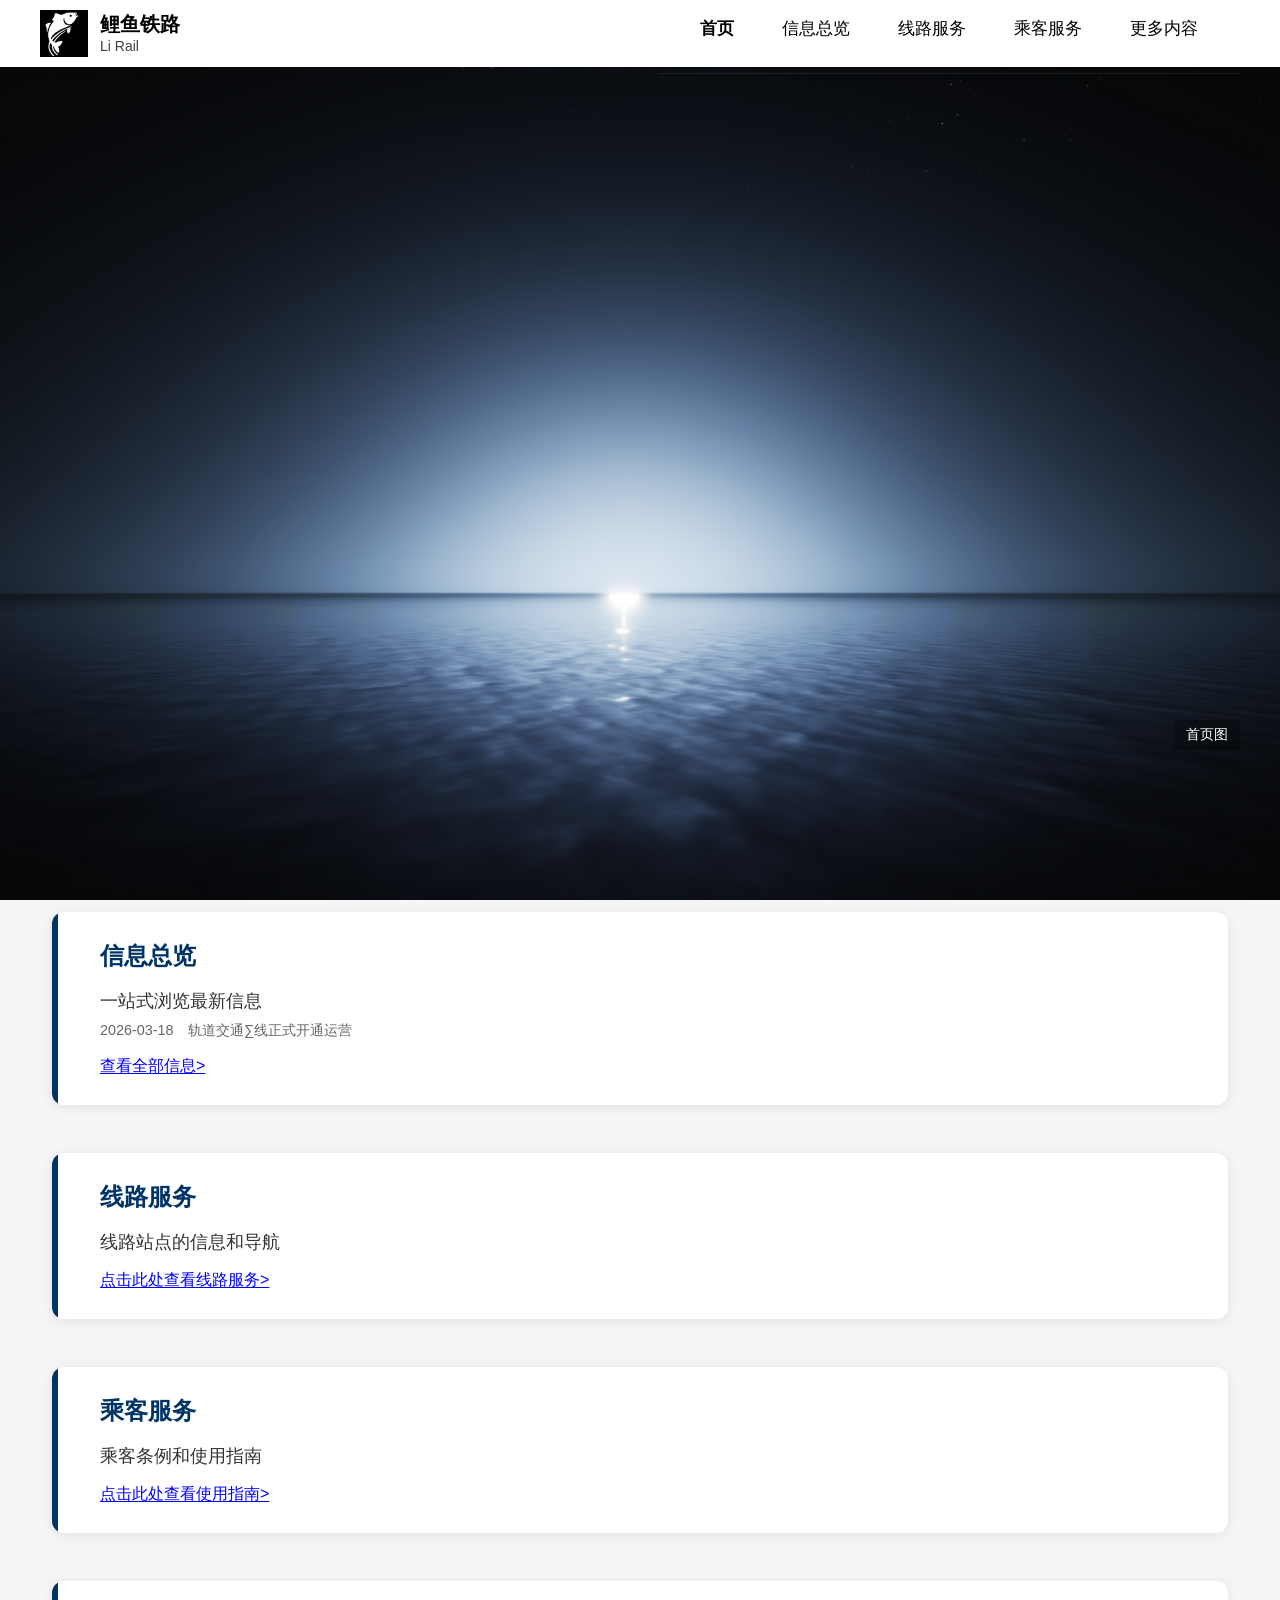
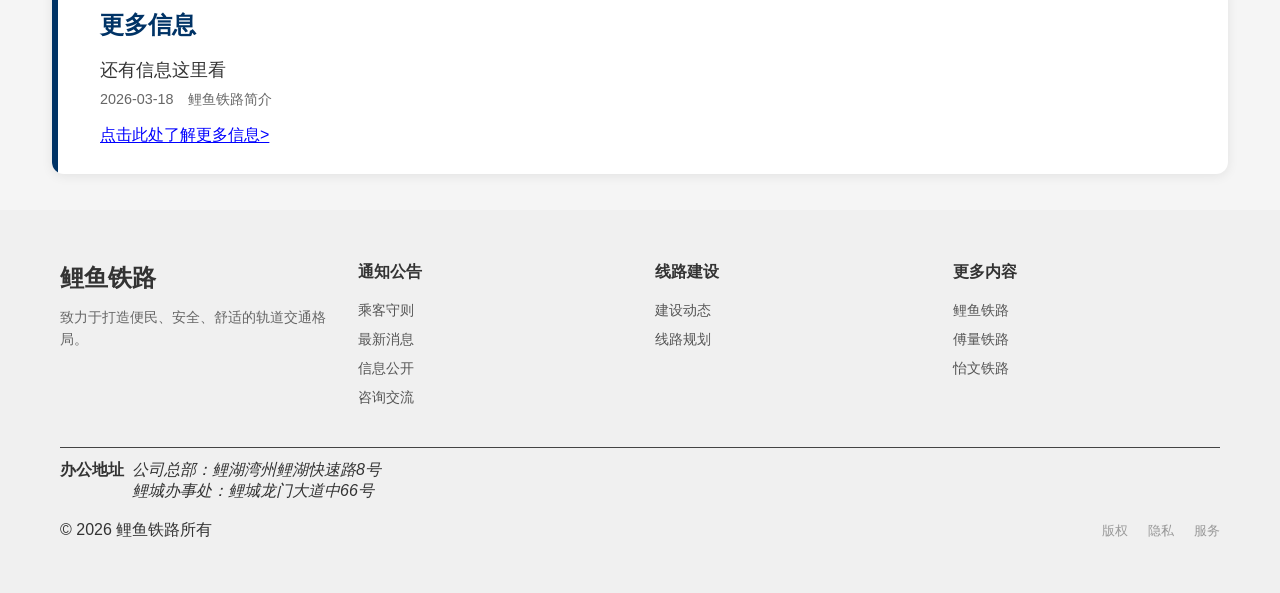
==== index.html @ e847847a "v0.6.3 优化页面组织，新增多项功能，更新页面主题。" ====
<!DOCTYPE html>
<html lang="zh-CN">
<head>
    <meta charset="UTF-8">
    <meta http-equiv="X-UA-Compatible" content="IE=edge">
    <meta name="viewport" content="width=device-width, initial-scale=1.0">
<!--页面标题-->
    <title>鲤鱼铁路</title>
<!--引入外部样式文件，统一管理页面样式-->
    <link rel="stylesheet" href="assets/css/partials.css">
    <link rel="stylesheet" href="assets/css/style.css">
<!--预留扩展位：可引入额外CSS文件-->
</head>
<body>
<!--header 由 fragments 注入-->
    <div data-include="header"></div>

<!--主视觉横幅区-->
<main id="snap-container"><!--第一节-->
    <section id="first-screen" class="snap-page">
            <div class="hero-banner" id="section-banner">
                    <!-- 将首页图片改为背景图：可通过 CSS 或行内 style 修改 background-image -->
                    <div class="banner-bg" role="img" aria-label="站点横幅" style="background-image: url('assets/images/abcd.png');">
                        <!-- 文字使用 data-text 属性以便生成倒影 -->
                        <div class="hero-title" data-text="欢迎访问鲤铁官网">欢迎访问鲤铁官网</div>
                    </div>

                    <div class="hero-inner">
                        <div class="banner-label">
                            <span>首页图</span>
                        </div>
                    </div>
            </div>
            <!-- 预留底部功能区 -->
    </section>
<!--第二节开始-->
    <section id="second-screen" class="snap-page">
    <main>

    <section id="section-planning" class="page-section">
    <div class="content-extend">
        <div class="section-card">
            <h2>信息总览</h2>
            <article class="preview-item">
                <h3>一站式浏览最新信息</h3>
                <p class="meta summary">2026-03-18&emsp;轨道交通∑线正式开通运营</p>
            </article>
            <p><a href="views/info.html" class="info-link">查看全部信息&gt;</a></p>
        </div>
    </div>
    </section>

    <section id="section-navigation" class="page-section">
    <div class="content-extend">
        <div class="section-card">
            <h2>线路服务</h2>
            <article class="preview-item">
                <h3>线路站点的信息和导航</h3>

            </article>
            <p><a href="views/route.html" class="info-link">点击此处查看线路服务&gt;</a></p>
        </div>
    </div>
    </section>

    <section id="section-line-map" class="page-section">
                <div class="content-extend">
                    <div class="section-card">
                        <h2>乘客服务</h2>
                        <article class="preview-item">
                            <h3>乘客条例和使用指南</h3>
                        </article>
                            <p><a href="views/server.html" class="info-link">点击此处查看使用指南&gt;</a></p>
                    </div>
                </div>
            </section>

    <section id="section-about" class="page-section">
                    <div class="content-extend">
                        <div class="section-card">
                            <h2><a href="views/moreinfo.html">更多信息</a></h2>
                            <article class="preview-item">
                                <h3>还有信息这里看</h3>
                                <p class="meta summary">2026-03-18&emsp;鲤鱼铁路简介</p>
                            </article>
                            <p><a href="views/moreinfo.html" class="info-link">点击此处了解更多信息&gt;</a></p>
                        </div>
                    </div>
                </section>

    </main>
    </section><!-- 第二节结束 -->
</main>

<!--网站页脚：全站底部信息-->
        <div data-include="footer"></div>

    <script src="assets/js/include-fragments.js"></script>
    <script src="assets/js/navigate.js"></script>
<!--预留扩展位：可引入统计脚本、地图插件、额外JS文件-->
</body>
</html>
---- assets/css/partials.css ----
/* partials.css
   用途：header/footer fragment 样式、loader.js 模板样式、通用组件样式
   责任范围：
    - 导航（header）与页脚（footer）的布局与交互样式
    - loader.js 生成的文章卡片样式
    - 通用组件（card, news-list, content-card 等）
*/

/* ===== index.html 页面链接样式 ===== */
/* 提取自 index.html 的内联样式，用于"查看全部信息"等链接 */
.info-link {
    color: blue;
    text-decoration: underline;
    text-underline-offset: 2px;
}

.info-link:hover,
.info-link:focus {
    color: #0000cc;
    text-decoration: underline;
    text-underline-offset: 2px;
}

/* fragments 加载时隐藏主体以避免闪烁 */
.site-header {
    width: 100%;
    height: var(--header-height);
    position: fixed;
    top: 0;
    left: 0;
    z-index: 1200;
    background: #ffffff; /* 白色背景 */
    color: var(--white-color);
    transition: height 220ms ease, background 220ms ease;
}

/* 全宽底部边框 */
.site-header::after {
    content: '';
    position: absolute;
    left: 0;
    right: 0;
    bottom: 0;
    height: 1px;
    background: rgba(255, 255, 255, 0.08);
    pointer-events: none;
    z-index: 1198;
}

/* 头部容器：左右分布布局 */
.header-container {
    width: 100%;
    max-width: 1400px;
    margin: 0 auto;
    padding: 0 40px;
    height: 100%;
    display: flex;
    align-items: center;
    justify-content: space-between;
    background-color: transparent;
    position: relative;
}

.logo-area {
    display: flex;
    height: 100%;
    align-items: center;
}

/* 品牌Logo区域 */
.brand-logo {
    display: flex;
    align-items: center;
    gap: 12px;
}

.brand-icon {
    width: 48px;
    height: 48px;
    object-fit: contain;
}

.brand-text {
    display: flex;
    flex-direction: column;
    justify-content: center;
    line-height: 1.3;
}

.brand-name-cn {
    font-size: 20px;
    font-weight: 600;
    color: #000000; /* 黑色文字 */
    white-space: nowrap;
}

.brand-name-en {
    font-size: 14px;
    color: rgba(0, 0, 0, 0.75); /* 深灰色文字 */
    white-space: nowrap;
}

.main-nav {
    flex: 0 0 auto;
    position: sticky;
    top: 0;
    height: 100%;
    z-index: 1200;
    background: transparent;
    display: flex;
    align-items: center;
    transition: height 220ms ease;
}

.main-nav .nav-inner {
    height: 100%;
    display: flex;
    align-items: center;
    position: relative;
    padding: 0 12px;
}

/* 渐变遮罩，初始隐藏，JS 根据滚动显示/隐藏 */
.nav-fade {
    position: absolute;
    top: 0;
    bottom: 0;
    width: 48px;
    pointer-events: none;
    transition: opacity 240ms ease;
    opacity: 0;
    z-index: 1210;
}

.nav-fade-left {
    left: 0;
    background: linear-gradient(90deg, #ffffff, rgba(255, 255, 255, 0));
}

.nav-fade-right {
    right: 0;
    background: linear-gradient(270deg, #ffffff, rgba(255, 255, 255, 0));
}

/* 可滚动容器 */
.nav-scroll {
    width: 100%;
    flex: 1 1 auto;
    min-width: 0;
    min-height: 64px;
}

.nav-list {
    display: flex;
    align-items: center;
    gap: 24px;
    padding: 0 56px;
    height: 100%;
}

/* 窄屏进一步压缩内边距以确保首尾项可见并更易滑动 */
@media (max-width: 420px) {
    .nav-list {
        padding: 0 16px;
        gap: 20px;
    }
}

.nav-item {
    list-style: none;
}

.nav-link {
    display: inline-block;
    padding: 0 18px;
    font-size: 17px;
    color: #000000; /* 黑色字体 */
    border-radius: 0;
    transition: color 200ms ease, background-color 200ms ease, transform 200ms ease, font-weight 200ms ease;
    line-height: 1;
    padding-top: 12px;
    padding-bottom: 10px;
}

.nav-link:hover,
.nav-link:focus {
    color: #000000;
    font-weight: 700; /* 悬停时加粗 */
    outline: none;
    transform: none; /* 移除向上移动效果 */
    background: transparent; /* 不添加灰色背景 */
}

.nav-link:focus {
    box-shadow: 0 0 0 3px rgba(0, 0, 0, 0.12);
}

.nav-link.active {
    font-weight: 700; /* 选中时加粗 */
    color: #000000;
}

/* 桌面端：关闭横向滚动，全部项平铺靠右 */
@media (min-width: 768px) {
    .nav-scroll {
        overflow: visible;
    }

    .nav-list {
        justify-content: flex-end;
        gap: 32px;
        padding: 0;
    }

    .nav-fade {
        display: none;
    }
}

/* 渐变显示时的可见状态 */
.nav-fade.visible {
    opacity: 1;
}

/* ======================================================
       启用：多行自适应顶部导航（已启用，适用于 .main-nav.multiline-nav）

       说明：当 .main-nav 带有类 .multiline-nav 时，导航将允许换行（flex-wrap）并根据容器宽度自动分配多行。
       JS 会计算每行可放置的项数并将行数写入 CSS 变量 --nav-rows（见 assets/js/multiline-nav.js）。
       页底背景（.main-footer）会基于 --nav-rows 自动调整顶部内边距，避免视觉遮挡。

       若需禁用：移除 .multiline-nav 类或注释下面的规则。
    */

.main-nav.multiline-nav .nav-inner {
    padding: 8px 12px;
}

.main-nav.multiline-nav .nav-scroll {
    overflow: visible;
}

.main-nav.multiline-nav .nav-list {
    display: flex;
    flex-wrap: wrap;
    justify-content: flex-start;
    gap: 12px;
    padding: 6px 12px;
    align-content: flex-start;
    align-items: flex-start;
}

.main-nav.multiline-nav .nav-list .nav-item {
    flex: 0 0 auto;
    align-self: flex-start;
}

/* 根据 --nav-rows 调整 main-nav 高度（每行 64px）并为主体及页脚留出空间 */
/*
            多行导航容器高度说明：
            - JS 会根据导航项和容器宽度计算实际行数并通过 CSS 变量写入 --nav-rows。
            - 每行的高度由 --nav-row-height 决定（默认 64px），便于不同字体/行高情况下做微调。
            - height 使用两个变量相乘，便于 JS 或样式在运行时调整单行高度或行数。
        */
.main-nav.multiline-nav {
    --nav-rows: 1;
    /* 默认值，JS 会覆盖真实值 */
    --nav-row-height: 64px;
    /* 单行高度的默认值，可由 JS 覆盖 */
    height: calc(var(--nav-rows) * var(--nav-row-height));
}

/* 底部延伸边框：使用 .nav-inner::after 在导航容器底部绘制一条背景色线，
           并将其垂直位置与多行高度对齐，确保无论换行多少行边框都延伸到最下方。
           该伪元素不会遮挡交互（pointer-events: none）。如需不同颜色或粗细，可覆盖下列变量。 */
.main-nav.multiline-nav .nav-inner::after {
    content: '';
    position: absolute;
    left: 0;
    right: 0;
    /* 将伪元素放置在导航容器的实际底部，使用 calc 以适配多行高度 */
    top: calc(100% - 1px);
    height: 1px;
    background: rgba(255, 255, 255, 0.08);
    /* 可覆盖 */
    pointer-events: none;
    z-index: 1199;
}

/* 页脚顶部内边距调整：当导航增高时，页脚背景可视上移以保持视觉平衡 */
.main-footer {
    width:100%;
    background-color:#f0f0f0;
    color:#333;
    padding:32px 0;
    transition: padding-top 220ms ease;
    padding-top: calc(32px + (var(--nav-rows, 1) - 1) * 12px);
    /* 基础 32px，加上每行的微调 */
}

/* 在较窄视口里限制最大行数示例（可按需调整） */
@media (max-width: 420px) {
    .main-nav.multiline-nav {
        height: calc(var(--nav-rows) * 64px);
    }
}

/* ====================================================== */

/* ========== Footer ========== */

/* 页脚内容容器 */
.main-footer .container {
    max-width: 1200px;
    margin: 0 auto;
    padding: 20px;
}

.footer-nav-grid {
    display:grid;
    grid-template-columns: repeat(4,1fr);
    gap:30px;
    margin-bottom:40px;
}

.footer-nav-column h1 {
    font-size: 24px;
    font-weight: 600;
    margin-bottom: 12px;
    color: #333;
}

.footer-nav-column p {
    font-size: 14px;
    color: #666;
    line-height: 1.6;
}

.footer-nav-column h4 {
    font-size:16px;
    font-weight:600;
    margin-bottom:18px;
    color:var(--mtr-text-white);
}
.footer-nav-column ul {
    display:flex;
    flex-direction:column;
    gap:10px;
}
/* 链接统一样式（合并冗余覆盖写法） */
.footer-nav-column ul li a {
    font-size:14px;
    color:#555;
    transition:color .2s ease;
}
.footer-nav-column ul li a:hover {
    color:var(--mtr-text-white);
    text-decoration:underline;
}

/* 待开放栏目链接样式 */
.footer-nav-column ul li a.coming-soon {
    cursor: pointer;
    text-decoration: none;
}
/* 页脚分隔线 */
.footer-divider {
    width:100%;
    height:1px;
    background-color:#444;
    margin-bottom:12px;
}
/* 办公地址 */
.footer-address {
    display:flex;
    align-items:flex-start;
    gap:8px;
    margin:8px 0 18px;
}
.footer-small-title {
    margin:0;
    font-size:16px;
    font-weight:600;
    color:var(--mtr-text-white);
}
.footer-address .address-lines p {
    margin:0 0 6px;
    color:#555;
    font-size:14px;
    line-height:1.3;
}
/* 版权区域 */
.footer-copyright {
    display:flex;
    justify-content:space-between;
    align-items:center;
    flex-wrap:wrap;
    gap:15px;
}
.copyright-links {
    display:flex;
    gap:20px;
}
.copyright-links a {
    font-size:13px; color:#999; transition:color .2s ease;
}
.copyright-links a:hover {
    color:var(--mtr-text-white); 
    text-decoration:underline;
}
/* ============= 响应式合并（所有768px样式合并在一起）============= */
@media (max-width:768px) {
    .footer-address {
        flex-direction:column; gap:6px;
    }

    .footer-copyright {
        flex-direction:column; align-items:flex-start;
    }

    .copyright-links {
        flex-wrap:wrap;
    }
}

/* 小屏手机适配 */
@media (max-width: 480px) {
    .footer-nav-grid {
        grid-template-columns: 1fr;
    }

    .top-quick-links a:nth-child(n+2) {
        display: none;
    }
}

/* ========== Loader / fragments spinner & compatibility ==========
     说明:此处为 fragments-loading(片段异步加载)使用的本地 spinner。
     - .loading 用于局部加载状态（使用 position: absolute）
     - html.fragments-loading 用于全局 fragment 加载（使用 position: fixed）
*/
.loading { 
    position: relative; 
    min-height: 220px; 
}

/* 局部加载 spinner */
.loading::after {
    content: "";
    position: absolute;
    top: 50%;
    left: 50%;
    transform: translate(-50%, -50%);
    width: 36px;
    height: 36px;
    border: 3px solid #f0f0f0;
    border-top-color: #409eff;
    border-radius: 50%;
    animation: spin 1s linear infinite;
}

/* 全局 fragment 加载 spinner */
html.fragments-loading::after {
    content: "";
    position: fixed;
    top: 50%;
    left: 50%;
    transform: translate(-50%, -50%);
    width: 36px;
    height: 36px;
    border: 3px solid #f0f0f0;
    border-top-color: #409eff;
    border-radius: 50%;
    animation: spin 1s linear infinite;
    pointer-events: none;
    z-index: 10000;
}

@keyframes spin { 
    to { transform: translate(-50%,-50%) rotate(360deg); } 
}

/* ========== Loader.js 模板相关样式========== */

/* ===== 通用卡片样式（适用于 index/info/lineinfo/moreinfo 等页面） ===== */
/* 页面容器/小节卡片：长方形卡片，圆角边框，左侧导航栏颜色色块 */
.page-section,
.page-container {
    margin-bottom: 24px;
}

.section-card,
.page-container {
    position: relative;
    background: #ffffff;
    border-radius: 12px;
    box-shadow: 0 2px 12px rgba(0, 0, 0, 0.08);
    padding: 28px 32px 28px 48px; /* 左侧留出空间给色块 */
    overflow: hidden;
    transition: box-shadow 0.3s ease, transform 0.2s ease;
    /* 
     * 宽度和居中设置：与首页 content-extend 保持一致
     * - width: 100% 确保在小屏幕上占满可用宽度
     * - max-width: 1200px 限制最大宽度，与首页保持一致
     * - margin-left/right: auto 实现水平居中对齐
     */
    width: 100%;
    max-width: 1200px;
    margin-left: auto;
    margin-right: auto;
}

.section-card:hover,
.page-container:hover {
    box-shadow: 0 6px 24px rgba(0, 0, 0, 0.12);
    transform: translateY(-2px);
}

/* 左侧导航栏颜色色块 */
.section-card::before,
.page-container::before {
    content: '';
    position: absolute;
    left: 0;
    top: 0;
    bottom: 0;
    width: 6px;
    background: var(--secondary-color); /* 导航栏深蓝色 */
    border-radius: 12px 0 0 12px;
}

.section-card h2,
.page-container .page-title {
    font-size: 1.5rem;
    color: var(--secondary-color);
    margin-bottom: 16px;
    font-weight: 600;
}

.section-card h2 a {
    color: var(--secondary-color);
    text-decoration: none;
    transition: color 0.2s ease;
}

.section-card h2 a:hover {
    color: var(--primary-color);
}

.preview-item {
    margin-bottom: 16px;
}

.preview-item h3 {
    font-size: 1.15rem;
    color: var(--text-color);
    margin-bottom: 8px;
    font-weight: 500;
}

.preview-item .meta.summary {
    font-size: 0.9rem;
    color: #666;
    margin-bottom: 0;
}

.card {
    padding: 14px;
}

.card .card-header {
    margin-bottom: 12px;
    padding-bottom: 8px;
}

.card .card-title {
    font-size: 20px;
}

.card .card-meta {
    font-size: 13px;
    color: #666;
}

.card .card-body {
    font-size: 15px;
}

.card-title {
    font-size: 24px;
    font-weight: 600;
    color: #1a1a1a;
    margin-bottom: 12px;
    line-height: 1.3;
    text-align: center;
}

.card-meta {
    font-size: 14px;
    color: #666666;
    text-align: center;
}

.card-body {
    font-size: 16px;
    color: #333333;
    line-height: 1.8;
}

/* 声明类(statement) 标题强调为红色，兼容模板渲染 */
.statement .card-title {
    text-align: center;
    font-size: 28px;
    color: #c00000;
    letter-spacing: 1px;
}

.page-container .card-header h3.card-title {
    color: #c00000;
}

.article-report .card-title,
.content-card.article-report .card-title {
    text-align: center;
    font-size: 28px;
    color: #1a1a1a;
    letter-spacing: 1px;
    margin: 0 auto;
}

.article-report .card-meta,
.content-card.article-report .card-meta {
    text-align: center;
    margin-top: 8px;
}

/* ===== 通用：news 列表与 content-card（供 info/moreinfo/lineinfo 复用） ===== */
/* 
 * news-list: 新闻/文章列表容器
 * news-item: 单个新闻/文章项，现为独立卡片样式
 * 设计说明：每篇文章为独立卡片，带有圆角、阴影和悬停效果
 * 
 * 布局说明：
 * - news-list 直接放在 main 下，无需 page-container 外层
 * - 通过 max-width 和 margin auto 实现居中
 */
.news-list {
    display: block;
    width: 100%;
    max-width: 1200px; /* 与首页保持一致的最大宽度 */
    margin-left: auto;
    margin-right: auto;
    padding: 0 20px; /* 两侧留白，避免贴边 */
}

/* 
 * 新闻/文章项样式：改为卡片样式
 * - 移除底部分割线
 * - 添加白色背景、圆角、阴影
 * - 添加内边距使内容有呼吸感
 * - 悬停时阴影加深并轻微上浮
 * 
 * 注意：loader.js 使用 wrapperClass: "card" 创建包装元素
 * 因此这里同时支持 .card 和 .news-item 两种class
 */
.news-item,
.card {
    position: relative;
    background: #ffffff;
    border-radius: 12px;
    box-shadow: 0 2px 12px rgba(0, 0, 0, 0.08);
    padding: 24px 28px 24px 34px; /* 左侧留出空间给色块 */
    margin-bottom: 20px; /* 卡片之间的间距 */
    overflow: hidden;
    transition: box-shadow 0.3s ease, transform 0.2s ease;
}

/* 最后一篇文章不需要特殊处理，所有文章都是独立卡片 */
.news-item:last-child,
.card:last-child {
    margin-bottom: 0; /* 最后一篇移除底部间距 */
}

/* 卡片悬停效果：阴影加深并轻微上浮 */
.news-item:hover,
.card:hover {
    box-shadow: 0 6px 24px rgba(0, 0, 0, 0.12);
    transform: translateY(-2px);
}

/* 卡片左侧导航栏颜色色块 */
.news-item::before,
.card::before {
    content: '';
    position: absolute;
    left: 0;
    top: 0;
    bottom: 0;
    width: 6px;
    background: var(--secondary-color); /* 导航栏深蓝色 */
    border-radius: 12px 0 0 12px;
}

.news-title {
    text-align: center;
    font-size: 1.15rem;
    margin-bottom: 8px;
}

.news-meta {
    text-align: center;
    color: #666;
    font-size: 0.9rem;
    margin-bottom: 12px;
}

/* 页面标题样式（h1.page-title） */
.news-page .page-title {
    width: 100%;
    max-width: 1200px;
    margin: 30px auto 20px; /* 上边距30px，下边距20px，水平居中 */
    padding: 0 20px; /* 与 news-list 保持一致的两侧留白 */
    font-size: var(--h1-size);
    color: var(--secondary-color);
    text-align: center;
    font-weight: 600;
}

.content-card {
    background: #ffffff;
    border-radius: 12px;
    box-shadow: 0 2px 16px rgba(0,0,0,0.06);
    padding: 32px;
    margin-bottom: 24px;
    max-width: 850px;
    margin-left: auto;
    margin-right: auto;
    transition: box-shadow 0.3s ease;
}
.content-card:hover {
    box-shadow: 0 4px 24px rgba(0,0,0,0.1);
}

/* 文章正文字体（使用 CSS 变量 --article-font）
   默认在 :root 中声明为楷体（"KaiTi"），如果需要按页面切换，请在页面对应的 style.css 中覆盖 --article-font 变量。
   示例：在 page-specific CSS 中添加
       body { --article-font: "Songti SC", serif; }
   或者针对某个容器覆盖：
       .info-page .content-card { font-family: var(--article-font); }
*/
.content-card, .card-body, .card { font-family: var(--article-font); }

/* ========== 二级导航通用样式（灰黑色背景，平分宽度） ==========
   适用于：二级导航(.secondary-nav)、线路分类标签(.category-tabs)、地图导航(.map-nav) */
.secondary-nav-wrapper,
.category-tabs-wrapper,
.map-nav-wrapper {
    width: 100vw; /* 与视口同宽，不受container限制 */
    margin-left: calc(-50vw + 50%); /* 居中定位 */
    background: rgba(0, 0, 0, 0.4); /* 半透明灰色背景，与图片一致 */
    padding: 0;
    margin-top: 0;
    margin-bottom: 0;
    border-radius: 0; /* 矩形，无圆角 */
    overflow: hidden;
}

.secondary-nav,
.category-tabs,
.map-nav {
    display: flex;
    flex-wrap: wrap; /* 允许换行 */
    gap: 0;
    padding: 0;
    justify-content: flex-start; /* 左对齐，适应换行 */
    background: transparent;
    width: 100%;
}

.secondary-nav-item,
.category-tab,
.map-nav-item {
    flex: 1 1 0; /* 平均分配宽度，允许收缩和扩展 */
    min-width: max-content; /* 最小宽度为内容宽度，确保内容完整显示 */
    max-width: 100%; /* 不超过容器宽度 */
    padding: 14px 20px; /* 调整左右内边距 */
    border: none;
    border-radius: 0; /* 矩形 */
    font-size: 16px;
    font-weight: 500;
    cursor: pointer;
    transition: all 0.3s ease;
    background: transparent;
    color: #ffffff; /* 白色字体 */
    white-space: normal; /* 允许文字换行 */
    text-align: center;
    position: relative;
    display: flex; /* 使用flex布局 */
    align-items: center; /* 垂直居中 */
    justify-content: center; /* 水平居中 */
    word-break: keep-all; /* 保持单词完整性 */
    overflow: visible; /* 显示溢出内容 */
}

.secondary-nav-item:hover,
.category-tab:hover,
.map-nav-item:hover {
    background: rgba(255, 255, 255, 0.1); /* 悬停时微亮 */
    color: #ffffff;
    transform: none;
}

.secondary-nav-item.active,
.category-tab.active,
.map-nav-item.active {
    background: #e60012 !important; /* 选中时背景变红，与图片一致 */
    color: #ffffff !important;
    font-weight: 600 !important;
}

.secondary-nav-item a,
.category-tab a {
    color: inherit;
    text-decoration: none;
    display: block;
    width: 100%;
    height: 100%;
}

.secondary-nav-item a:hover,
.category-tab a:hover {
    color: inherit;
    text-decoration: none;
}

/* 深蓝色特殊按钮样式（用于地图说明、乘车导航等） */
.secondary-nav-item.info-style,
.map-nav-item.info-style {
    background: #003366; /* 深蓝色背景 */
    color: #ffffff;
    font-weight: 600;
}

.secondary-nav-item.info-style:hover,
.map-nav-item.info-style:hover {
    background: #004080; /* 悬停时稍浅的蓝色 */
    color: #ffffff;
}

/* 响应式：小屏幕下调整二级导航样式 */
@media (max-width: 768px) {
    .secondary-nav-item,
    .category-tab,
    .map-nav-item {
        padding: 12px 16px;
        font-size: 14px;
    }
}
---- assets/css/style.css ----
/* style.css - 全局变量与页面专属样式 */

/* 全局样式重置 */
* {
    margin: 0;
    padding: 0;
    box-sizing: border-box;
}

/* ===== 页面特定：lineinfo / moreinfo 链接样式（作用域：仅正文 main） ===== */
/* 默认：蓝色带下划线；悬停/聚焦：紫色波浪线并微浮 */
.lineinfo-page main a, .moreinfo-page main a {
    color: #0044cc;
    text-decoration: underline;
    text-decoration-color: #0044cc;
    transition: color 160ms ease, transform 120ms ease, text-decoration-color 160ms ease;
}
.lineinfo-page main a:hover, .lineinfo-page main a:focus, .moreinfo-page main a:hover, .moreinfo-page main a:focus {
    color: #6a0dad; /* 紫色 */
    text-decoration-line: underline;
    text-decoration-style: wavy;
    text-decoration-color: #6a0dad;
    transform: translateY(-3px);
}


/* 主标题（h1）全局样式，.page-title 使用该尺寸以保证与 h1 等价 */
h1 { font-size: var(--h1-size); }

/* 根变量：全局主题配置 */
:root {
/*红色 */
    --primary-color: #e60012;
/*功能区背景主色：深蓝色 */
    --secondary-color: #003366;
/*辅助色白色文字/图标*/
    --white-color: #ffffff;
/*正文默认色：深灰色*/
    --text-color: #333333;
/*导航hover高亮色*/
    --nav-hover-color: #ffcc00;
/*全局字体字体策略：英文字母/数字优先使用 Arial，其次 Times New Roman；中文优先使用黑体（SimHei），其次微软雅黑 */
    --font-family: "Arial", "Times New Roman", "SimHei", "Microsoft YaHei", sans-serif;
/*头部固定高度，方便布局计算*/
    --header-height: 64px;
     /* 页面文章/声明/新闻正文字体（默认楷体族）
         可通过在页面特有的 CSS（style.css）中覆盖 --article-font 实现页面级字体覆盖 */
     --article-font: "KaiTi", "STKaiti", serif;
    /* 标题尺寸（h1）全局变量：统一页面主标题样式 */
    --h1-size: 2rem;
/*功能区固定高度*/
    --function-height: 120px;
/*首页英雄区大字（可直接修改）*/
    --hero-title-size: 40px;
/*预留扩展变量：深色模式配色、圆角、动画时长等*/
}

html, body {height: 100%;}

/* 确保页面内锚点跳转时不会被固定头部遮挡*/
[id] {scroll-margin-top: calc(max(var(--header-height), calc(var(--nav-rows, 1) * var(--nav-row-height, 64px))) + 12px);}

/*全局平滑滚动（页面内锚点/脚本滚动优先）*/
html { scroll-behavior: smooth; }

body {
    display: flex;
    background-color: #f5f5f5;
    flex-direction: column;
    min-height: 100vh;
    font-family: var(--font-family);
    color: var(--text-color);
    overflow-x: hidden;
    padding-top: max(var(--header-height), calc(var(--nav-rows, 1) * var(--nav-row-height, 64px)));
}

/* 列表重置 */
ul, li {
    list-style: none;
}

/* 链接样式 */
a {
    text-decoration: none;
    color: inherit;
    transition: color 0.3s ease;
}

/* 图片自适应 */
img {
    max-width: 100%;
    height: auto;
    display: block;
}

button {
    border: none;
    background: none;
    cursor: pointer;
    font-family: inherit;
    transition: all 0.3s ease;
}

/* main 区域伸展 */
main {
    flex: 1 0 auto;
    display: block;
}

/* 输入框重置 */
input {
    font-family: inherit;
    outline: none;
    border: none;
}

/* index.html 页面专属样式 */

/* 横幅区 */
.hero-banner {
    width: 100%;
    height: calc(100vh - var(--header-height));
    position: relative;
    overflow: hidden;
    z-index: 0;
}

/* Banner 背景 */
.banner-bg {
    position: absolute;
    inset: 0;
    background-size: cover;
    background-position: center;
    background-repeat: no-repeat;
    display: flex;
    align-items: center;
    justify-content: center;
}
.hero-title {
    color: var(--white-color);
    font-size: calc(var(--hero-title-size) * 2);
    font-weight: 800;
    text-align: center;
    /* 去掉文字阴影，保持清爽 */
    text-shadow: none;
    position: absolute;
    /* 放置在图片的地平线（视觉上约为中下部），根据需要调整百分比 */
    bottom: 38%;
    left: 50%;
    transform: translateX(-50%) translateY(18px); /* 使用显式的 translateX/Y 便于同步伪元素 */
    opacity: 0;
    animation: heroSlideUp 800ms cubic-bezier(.0,.6,.2,1) 1s forwards;
    z-index: 2;
    /* 动画结束后添加水面阴影效果 */
    filter: drop-shadow(0 8px 12px rgba(0, 0, 0, 0.3));
}
.hero-title::after {
    content: attr(data-text);
    position: absolute;
    top: calc(100% + var(--reflection-gap, 6px));
    left: 50%;
    transform: translateX(-50%) translateY(18px) scaleY(-1);
    transform-origin: center top;
    font-size: inherit;
    font-weight: inherit;
    line-height: inherit;
    color: rgba(255,255,255,0.45);
    filter: blur(2px) saturate(0.9);
    opacity: 0.6;
    pointer-events: none;
    z-index: 1;
    -webkit-mask-image: linear-gradient(to bottom, rgba(0,0,0,0.6), rgba(0,0,0,0));
    mask-image: linear-gradient(to bottom, rgba(0,0,0,0.6), rgba(0,0,0,0));
}
.banner-img {
    max-width: 100%;
    max-height: 100%;
    width: auto;
    height: auto;
    object-fit: contain;
    display: block;
}

/*站点标注：右下角定位*/
.banner-label {
    position: absolute;
    /* Hero banner 的基础布局与 banner-img 已移入 partials.css。
        本文件保留页面特定的 hero-title / hero-inner 等微调规则。 */
    right: 40px;
    bottom: calc(var(--function-height) + 30px);
    color: var(--white-color);
    font-size: 14px;
    background: rgba(0, 0, 0, 0.3);
    padding: 6px 12px;
    border-radius: 4px;
}
/*核心功能区样式作用：覆盖在banner底部，仅保留快捷功能按钮组*/
.function-wrapper {
    width: 100%;
    height: var(--function-height);
    position: absolute;
    bottom: 0;
    left: 0;
    background: rgba(0, 51, 102, 0.85);
    color: var(--white-color);
    display: flex;
    align-items: center;
    justify-content: center;
    padding: 0 40px;
    gap: 40px;
    z-index: 99;
}
/*快捷功能按钮组（全屏居中）*/
.shortcut-functions {
    width: 100%;
    display: flex;
    align-items: center;
    justify-content: space-between;
    gap: 10px;
    max-width: 1200px;
}

/* ===== index.html（首页：page-container / page-title） =====
   说明：page-container 的基础样式已移至 partials.css。
         此处仅保留页面特定的覆盖样式（如有需要）。
*/
.page-title { 
    font-size: var(--h1-size); 
    color: #003366; 
    margin-bottom: 12px; 
    text-align: center; 
}


/* 保留页面特有小范围样式可在此处添加（暂无其他覆盖规则） */
.function-item {
    flex: 1;
    text-align: center;
}
.function-link {
    display: flex;
    flex-direction: column;
    align-items: center;
    /* 地图（subway-map）与控制按钮样式已迁移到 partials.css。
        在需要时可在 partials.css 中进行全局修改，或在页面局部样式中覆盖。 */
    gap: 6px;
    padding: 10px 0;
    border-radius: 4px;
    transition: background 0.3s ease;
}
.function-link:hover {
    background: rgba(255, 255, 255, 0.1);
}
.function-icon {
    width: 36px;
    height: 36px;
    /* map-container 基础样式已合并到 partials.css（linemap 页面专用） */
    display: flex;
    align-items: center;
    justify-content: center;
}
.function-text {
    font-size: 14px;
    white-space: nowrap;
}

/*右侧悬浮按钮样式作用：固定在页面右侧，垂直居中，层级最高*/
.float-buttons {
    position: fixed;
    right: 20px;
    top: 50%;
    transform: translateY(-50%);
    display: flex;
    flex-direction: column;
    gap: 15px;
    z-index: 999;
}
.float-btn {
    width: 48px;
    height: 48px;
    border-radius: 50%;
    background: var(--white-color);
    color: var(--secondary-color);
    box-shadow: 0 2px 10px rgba(0, 0, 0, 0.15);
    display: flex;
    align-items: center;
    justify-content: center;
}
.float-btn:hover {
    background: var(--secondary-color);
    color: var(--white-color);
    transform: scale(1.05);
}

/* 预留扩展区域样式作用：为后续新增内容模块提供基础样式*/
.content-extend {
    width: 100%;
    max-width: 1200px;
    margin: 0 auto;
    padding: 12px 12px; /*进一步减少外层间距*/
}

/* linemap.html页面专属样式 */

/*下拉选项栏样式作用：和导航栏同高同色，包含下拉框+信息按钮*/
.dropdown-bar {
    width: 100%;
    height: var(--header-height); /*和导航栏同高*/
    background: rgba(0,0,0,0.12);
    position: fixed;
    top: var(--header-height); /*位于导航栏下方*/
    left: 0;
    right: 0;
    z-index: 1195; /* 低于 header，但高于图片区域 */
    transition: top 160ms ease, height 160ms ease;
}

.dropdown-container {
    width: 100%;
    max-width: 1920px;
    height: 100%;
    margin: 0 auto;
    padding: 0 20px;
    display: flex;
    align-items: center;
    justify-content: space-between; /*下拉框左，i按钮右*/
    gap: 12px; /* 在窄屏时为元素提供间距，避免粘连 */
}

/*下拉选项框：支持7汉字+20字母显示*/
.map-select {
    /* 下拉框允许横向收缩但不强制压倒信息按钮
       - 使用 flex 属性控制收缩优先级
       - 设置 min-width 保证可读性 */
    flex: 1 1 auto; /* 可增长、可收缩，优先占据剩余空间 */
    min-width: 160px; /* 在超小屏上仍保持可用尺寸 */
    max-width: 300px;
    height: 40px;
    padding: 0 15px;
    font-size: 16px;
    border-radius: 4px;
    border: none;
    outline: none;
    background: white;
    color: #333;
}

/*信息按钮：i图标*/
.info-btn {
    /* 固定尺寸的圆形信息按钮，避免在父容器收缩时变形 */
    display: inline-flex;
    align-items: center;
    justify-content: center;
    box-sizing: border-box;
    position: relative;
    z-index: 1200; /* 与 header 同级，保证可点击 */
    flex: 0 0 40px; /* 不放大、不收缩，固定宽度 */
    width: 40px;
    height: 40px;
    min-width: 40px;
    min-height: 40px;
    border-radius: 50%;
    background: white;
    color: #003366;
    font-size: 20px;
    font-weight: bold;
    cursor: pointer;
    transition: all 0.18s ease; /* 缩短动画，感觉更灵敏 */
    overflow: hidden; /* 避免内部文字换行导致尺寸异常 */
}

.info-btn:hover {
    background: #003366;
    color: white;
}

/*图片展示区域样式*/
.map-container {
    width: 100%;
    height: calc(100vh - var(--header-height) * 2); /*减去导航栏+下拉栏高度*/
    position: fixed;
    top: calc(var(--header-height) * 2); /*位于下拉栏下方*/
    left: 0;
    overflow: hidden; /*隐藏超出区域的图片*/
    background: #f5f5f5;
}

/* 响应式：在超小屏（<400px）下，下拉容器内元素换行，信息按钮不再被压扁 */
@media (max-width: 400px) {
    .dropdown-container {
        flex-wrap: wrap; /* 允许换行 */
        align-items: center;
        padding: 6px 12px; /* 缩小内边距，给换行留空间 */
        gap: 8px;
        justify-content: flex-start;
        height: auto; /* 允许高度随内容增长 */
    }
    .dropdown-bar {
        position: fixed; /* 仍固定在页面顶部下方 */
        padding-bottom: 6px;
    }
    .map-select { /* 换行后 map-select 占满剩余空间 */
        width: 100%;
        flex: 1 1 100%;
    }
    .info-btn { /* 换行后靠左显示或按文档流排列 */
        flex: 0 0 40px;
    }
}

/* 移动端汉堡菜单可点击性增强：提高触控元素 z-index，并确保触摸行为不会被浏览器默认手势阻止 */
@media (max-width: 900px) {
    .nav-toggle { z-index: 1101; touch-action: manipulation; } /* 确保在覆盖层之上并优化触摸响应 */
    .mobile-nav-overlay { z-index: 1100; } /* 低于 nav-toggle，但高于页面内容 */
    .mobile-nav-panel { z-index: 1099; } /* panel 在 overlay 之下或在 overlay 之上，已由 JS 控制 active 状态 */
}

/*地铁线网图：初始居中，支持拖拽缩放*/
.subway-map {
    position: absolute;
    top: 50%;
    left: 50%;
    transform: translate(-50%, -50%);
    cursor: grab; /*抓手样式*/
    transition: transform 0.05s ease; /*拖拽平滑过渡*/
}

.subway-map:active {
    cursor: grabbing; /*按住时抓手样式*/
}

/*缩放控制按钮：右下角垂直排列*/
.control-buttons {
    position: absolute;
    bottom: 20px;
    right: 20px;
    display: flex;
    flex-direction: column;
    gap: 10px;
    z-index: 99;
}

.control-btn {
    width: 50px;
    height: 50px;
    border-radius: 4px;
    background: white; /* 白色背景 */
    color: #003366; /* 深蓝色文字 */
    font-size: 14px;
    font-weight: 600;
    cursor: pointer;
    transition: all 0.3s ease;
    border: 2px solid rgba(0, 51, 102, 0.2); /* 淡蓝色边框 */
    box-shadow: 0 2px 8px rgba(0, 0, 0, 0.15); /* 轻微阴影 */
}

.control-btn:hover {
    background: #f0f4f8; /* 悬停时淡灰色背景 */
    border-color: rgba(0, 51, 102, 0.4);
    transform: scale(1.05);
}

/*信息弹窗样式（linemap.html 页面使用）*/
.info-modal {
    display: none; /*默认隐藏*/
    position: fixed;
    top: 0;
    left: 0;
    width: 100%;
    height: 100%;
    background: rgba(0, 0, 0, 0.5);
    z-index: 9999;
    align-items: center;
    justify-content: center;
}

/*点击触发时显示模态框并居中内容*/
.info-modal.show {
    display: flex;
    flex-direction: column;
    align-items: center;
    justify-content: center;
}

/* 
 * 弹窗内容框：适配电脑端和移动端
 * - 移动端优先设计：width: 90% 确保在小屏幕上占据大部分宽度
 * - max-width: 400px 限制在大屏幕上的最大宽度，避免过宽
 * - min-width: 280px 保证在极小屏幕上仍有足够的可读空间
 */
.modal-content {
    width: 90%; /* 移动端优先：占据屏幕90%宽度 */
    max-width: 400px; /* 电脑端最大宽度限制 */
    min-width: 280px; /* 最小宽度保证可读性 */
    background: white;
    padding: 20px;
    border-radius: 8px;
    position: relative;
}

/* 关闭按钮样式 */
.close-btn {
    position: absolute;
    top: 10px;
    right: 15px;
    font-size: 24px;
    cursor: pointer;
    color: #666;
}

.close-btn:hover {
    color: #e60012;
}

.modal-content h3 {
    color: #003366;
    margin-bottom: 10px;
}

.modal-content p {
    color: #333;
    line-height: 1.6;
}

/* ===== info/lineinfo/moreinfo 页面专属样式 ===== */
/* 
 * 注：这三个页面的 page-container 现在使用与首页统一的宽度（1200px）
 * 宽度和居中设置在 partials.css 中的 .page-container 规则中统一定义
 * 如需针对特定页面调整宽度，可在此处添加覆盖样式
 */
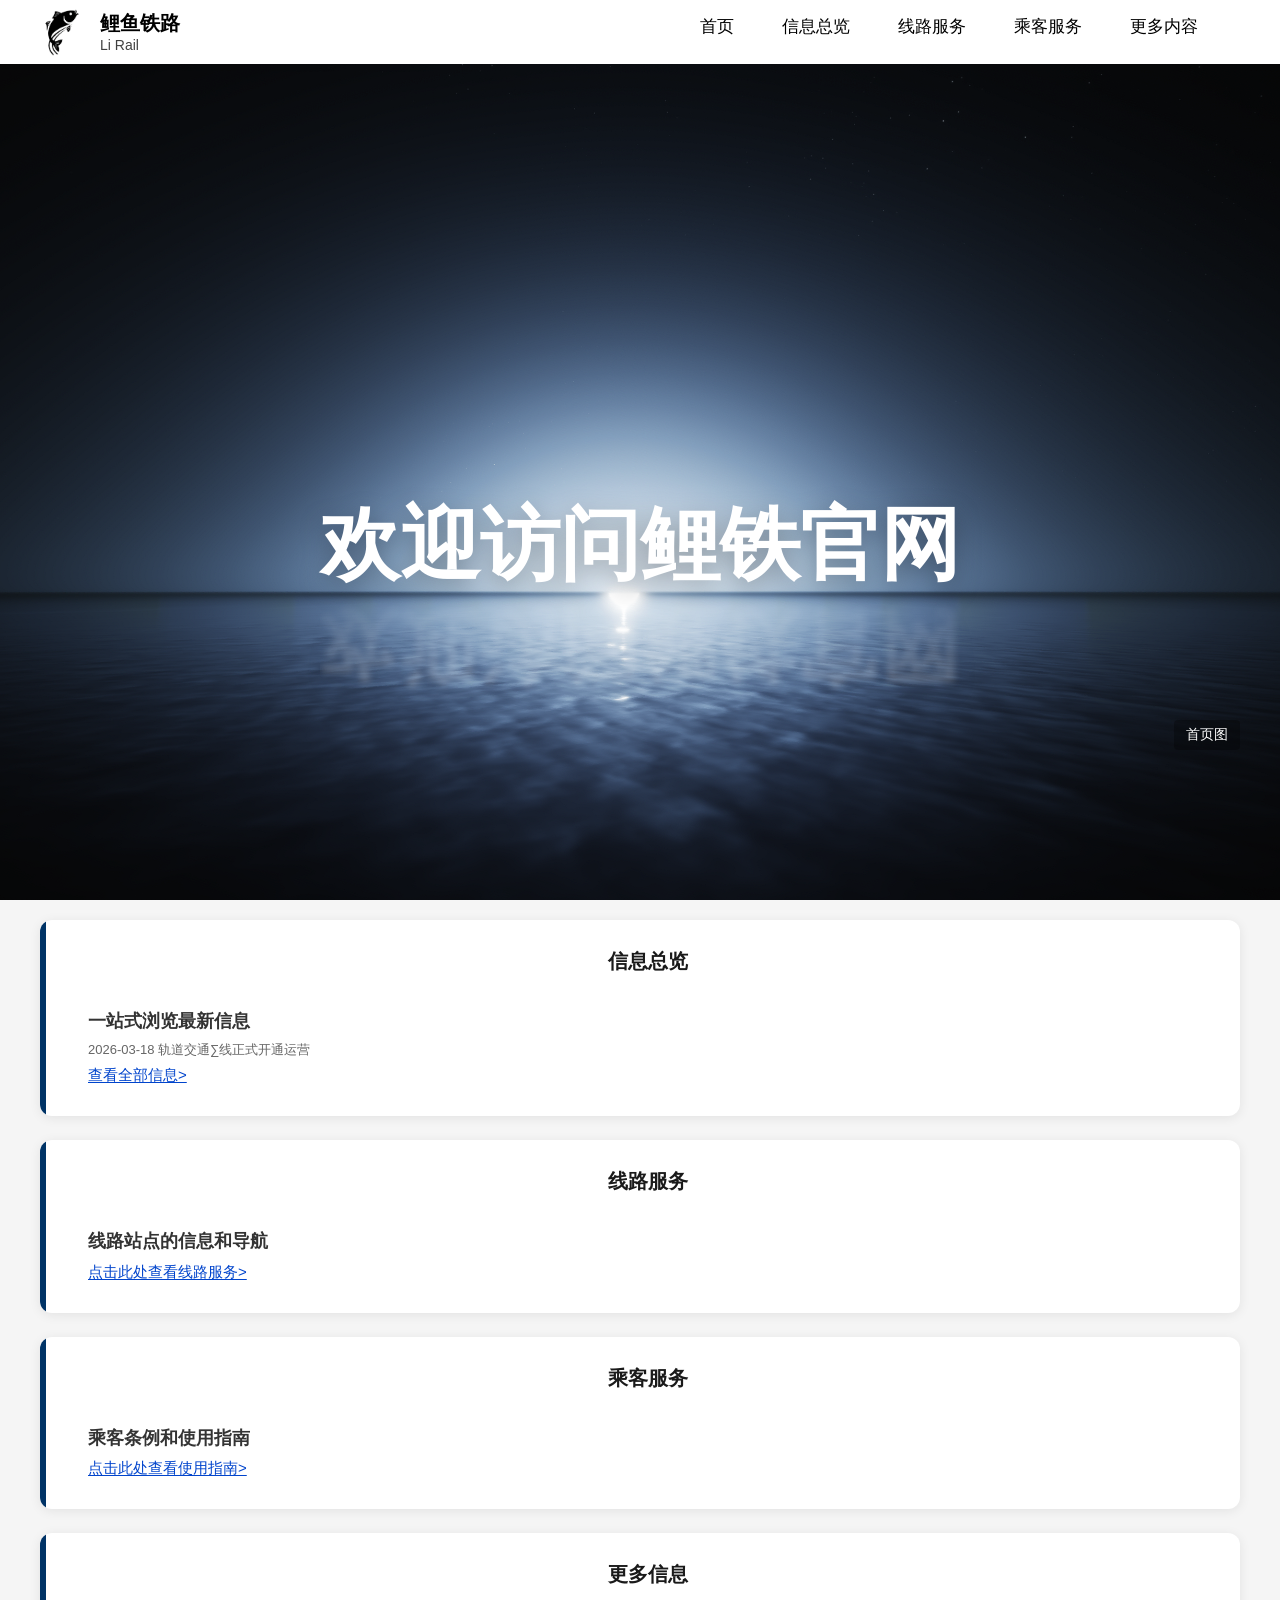
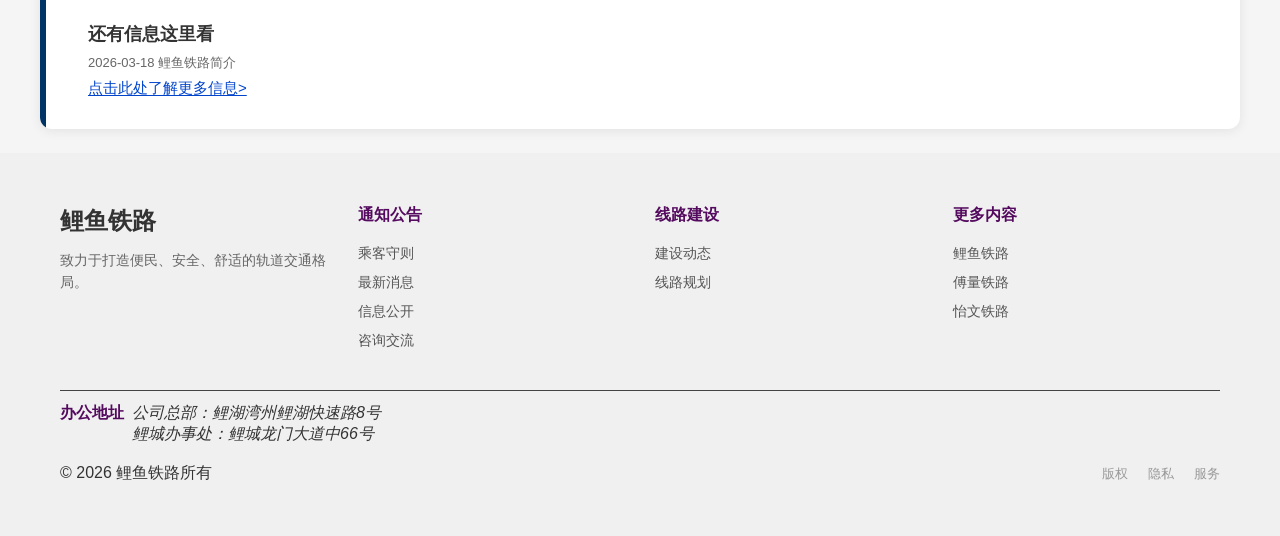
==== commit f15d3ef7: "v1.0.0 优化了css。" ====
--- a/index.html
+++ b/index.html
@@ -7,8 +7,9 @@
 <!--页面标题-->
     <title>鲤鱼铁路</title>
 <!--引入外部样式文件，统一管理页面样式-->
-    <link rel="stylesheet" href="assets/css/partials.css">
-    <link rel="stylesheet" href="assets/css/style.css">
+    <link rel="stylesheet" href="assets/css/base.css">
+    <link rel="stylesheet" href="assets/css/part.css">
+    <link rel="stylesheet" href="assets/css/index.css">
 <!--预留扩展位：可引入额外CSS文件-->
 </head>
 <body>
@@ -38,65 +39,62 @@
     <main>
 
     <section id="section-planning" class="page-section">
-    <div class="content-extend">
-        <div class="section-card">
-            <h2>信息总览</h2>
-            <article class="preview-item">
+        <div class="card">
+            <header class="card-header">
+                <h2 class="card-title">信息总览</h2>
+            </header>
+            <div class="card-body">
                 <h3>一站式浏览最新信息</h3>
-                <p class="meta summary">2026-03-18&emsp;轨道交通∑线正式开通运营</p>
-            </article>
-            <p><a href="views/info.html" class="info-link">查看全部信息&gt;</a></p>
+                <p class="card-meta">2026-03-18 轨道交通∑线正式开通运营</p>
+                <p><a href="views/info.html" class="page-link">查看全部信息&gt;</a></p>
+            </div>
         </div>
-    </div>
     </section>
 
     <section id="section-navigation" class="page-section">
-    <div class="content-extend">
-        <div class="section-card">
-            <h2>线路服务</h2>
-            <article class="preview-item">
+        <div class="card">
+            <header class="card-header">
+                <h2 class="card-title">线路服务</h2>
+            </header>
+            <div class="card-body">
                 <h3>线路站点的信息和导航</h3>
-
-            </article>
-            <p><a href="views/route.html" class="info-link">点击此处查看线路服务&gt;</a></p>
+                <p><a href="views/route.html" class="page-link">点击此处查看线路服务&gt;</a></p>
+            </div>
         </div>
-    </div>
     </section>
 
     <section id="section-line-map" class="page-section">
-                <div class="content-extend">
-                    <div class="section-card">
-                        <h2>乘客服务</h2>
-                        <article class="preview-item">
-                            <h3>乘客条例和使用指南</h3>
-                        </article>
-                            <p><a href="views/server.html" class="info-link">点击此处查看使用指南&gt;</a></p>
-                    </div>
-                </div>
-            </section>
+        <div class="card">
+            <header class="card-header">
+                <h2 class="card-title">乘客服务</h2>
+            </header>
+            <div class="card-body">
+                <h3>乘客条例和使用指南</h3>
+                <p><a href="views/server.html" class="page-link">点击此处查看使用指南&gt;</a></p>
+            </div>
+        </div>
+    </section>
 
     <section id="section-about" class="page-section">
-                    <div class="content-extend">
-                        <div class="section-card">
-                            <h2><a href="views/moreinfo.html">更多信息</a></h2>
-                            <article class="preview-item">
-                                <h3>还有信息这里看</h3>
-                                <p class="meta summary">2026-03-18&emsp;鲤鱼铁路简介</p>
-                            </article>
-                            <p><a href="views/moreinfo.html" class="info-link">点击此处了解更多信息&gt;</a></p>
-                        </div>
-                    </div>
-                </section>
+        <div class="card">
+            <header class="card-header">
+                <h2 class="card-title"><a href="views/moreinfo.html">更多信息</a></h2>
+            </header>
+            <div class="card-body">
+                <h3>还有信息这里看</h3>
+                <p class="card-meta">2026-03-18 鲤鱼铁路简介</p>
+                <p><a href="views/moreinfo.html" class="page-link">点击此处了解更多信息&gt;</a></p>
+            </div>
+        </div>
+    </section>
 
     </main>
     </section><!-- 第二节结束 -->
 </main>
 
-<!--网站页脚：全站底部信息-->
+<!--网站页脚-->
         <div data-include="footer"></div>
 
     <script src="assets/js/include-fragments.js"></script>
-    <script src="assets/js/navigate.js"></script>
-<!--预留扩展位：可引入统计脚本、地图插件、额外JS文件-->
 </body>
 </html>
--- a/assets/css/base.css
+++ b/assets/css/base.css
@@ -0,0 +1,98 @@
+/*此处定义全局变量和全局样式重置*/
+
+/* 根变量：全局主题配置 */
+:root {
+    /*红色 */
+    --primary-color: #e60012;
+    /*功能区背景主色：深蓝色 */
+    --secondary-color: #003366;
+    /*辅助色白色文字/图标*/
+    --white-color: #ffffff;
+    /*页脚导航白色文字（MTR主题）*/
+    --mtr-text-white: #540a5e;
+    /*正文默认色：深灰色*/
+    --text-color: #333333;
+    /*导航hover高亮色*/
+    --nav-hover-color: #ffcc00;
+    /*全局字体字体策略：英文字母/数字优先使用 Arial，其次 Times New Roman；中文优先使用黑体，其次微软雅黑 */
+    --font-family: "Arial", "Times New Roman", "SimHei", "Microsoft YaHei", sans-serif;
+    /*头部固定高度，方便布局计算*/
+    --header-height: 64px;
+    /* 页面文章/声明/新闻正文字体*/
+    --article-font: "KaiTi", "STKaiti",sans-serif;
+    /* 标题尺寸（h1）全局变量：统一页面主标题样式 */
+    --h1-size: 2rem;
+    /*功能区固定高度*/
+    --function-height: 120px;
+    /*首页英雄区大字（可直接修改）*/
+    --hero-title-size: 40px;
+}
+
+/* 全局样式重置 */
+* {
+    margin: 0;
+    padding: 0;
+    box-sizing: border-box;
+}
+
+/* 主标题（h1）全局样式，.page-title 使用该尺寸以保证与 h1 等价 */
+h1 { font-size: var(--h1-size); }
+
+html, body {height: 100%;}
+
+/* 确保页面内锚点跳转时不会被固定头部遮挡*/
+[id] {scroll-margin-top: calc(max(var(--header-height), calc(var(--nav-rows, 1) * var(--nav-row-height, 64px))) + 12px);}
+
+/*全局平滑滚动（页面内锚点/脚本滚动优先）*/
+html { scroll-behavior: smooth; }
+
+body {
+    display: flex;
+    background-color: #f5f5f5;
+    flex-direction: column;
+    min-height: 100vh;
+    font-family: var(--font-family), sans-serif;
+    color: var(--text-color);
+    overflow-x: hidden;
+    padding-top: max(var(--header-height), calc(var(--nav-rows, 1) * var(--nav-row-height, 64px)));
+}
+
+/* 列表重置 */
+ul, li {
+    list-style: none;
+}
+
+/* 链接样式 */
+a {
+    text-decoration: none;
+    color: inherit;
+    transition: color 0.3s ease;
+}
+
+/* 图片自适应 */
+img {
+    max-width: 100%;
+    height: auto;
+    display: block;
+}
+
+button {
+    border: none;
+    background: none;
+    cursor: pointer;
+    font-family: inherit;
+    transition: all 0.3s ease;
+}
+
+/* main 区域伸展 */
+main {
+    flex: 1 0 auto;
+    display: block;
+}
+
+/* 输入框重置 */
+input {
+    font-family: inherit;
+    outline: none;
+    border: none;
+}
--- a/assets/css/part.css
+++ b/assets/css/part.css
@@ -0,0 +1,705 @@
+/* partials.css通用组件样式
+    header与footer的样式,loader.js 生成的文章卡片样式,通用组件（card, news-list, content-card 等）*/
+
+/* fragments 加载时隐藏主体以避免闪烁 */
+.site-header {
+    width: 100%;
+    height: var(--header-height);
+    position: fixed;
+    top: 0;
+    left: 0;
+    z-index: 1200;
+    background: #ffffff; /* 白色背景 */
+    color: var(--white-color);
+    transition: height 220ms ease, background 220ms ease;
+}
+
+/* 全宽底部边框 */
+.site-header::after {
+    content: '';
+    position: absolute;
+    left: 0;
+    right: 0;
+    bottom: 0;
+    height: 1px;
+    background: rgba(255, 255, 255, 0.08);
+    pointer-events: none;
+    z-index: 1198;
+}
+
+/* 头部容器：左右分布布局 */
+.header-container {
+    width: 100%;
+    max-width: 1400px;
+    margin: 0 auto;
+    padding: 0 40px;
+    height: 100%;
+    display: flex;
+    align-items: center;
+    justify-content: space-between;
+    background-color: transparent;
+    position: relative;
+}
+
+/* 品牌Logo区域 */
+.brand-logo {
+    display: flex;
+    align-items: center;
+    gap: 12px;
+    height: 100%;
+}
+
+.brand-icon {
+    width: 48px;
+    height: 48px;
+    object-fit: contain;
+}
+
+.brand-text {
+    display: flex;
+    flex-direction: column;
+    justify-content: center;
+    line-height: 1.3;
+}
+
+.brand-name-cn {
+    font-size: 20px;
+    font-weight: 600;
+    color: #000000; /* 黑色文字 */
+    white-space: nowrap;
+}
+
+.brand-name-en {
+    font-size: 14px;
+    color: rgba(0, 0, 0, 0.75); /* 深灰色文字 */
+    white-space: nowrap;
+}
+
+.main-nav {
+    flex: 0 0 auto;
+    position: sticky;
+    top: 0;
+    height: 100%;
+    z-index: 1200;
+    background: transparent;
+    display: flex;
+    align-items: center;
+    transition: height 220ms ease;
+}
+
+.main-nav .nav-inner {
+    height: 100%;
+    display: flex;
+    align-items: center;
+    position: relative;
+    padding: 0 12px;
+}
+
+/* 渐变遮罩，初始隐藏，JS 根据滚动显示/隐藏 */
+.nav-fade {
+    position: absolute;
+    top: 0;
+    bottom: 0;
+    width: 48px;
+    pointer-events: none;
+    transition: opacity 240ms ease;
+    opacity: 0;
+    z-index: 1210;
+}
+
+.nav-fade-left {
+    left: 0;
+    background: linear-gradient(90deg, #ffffff, rgba(255, 255, 255, 0));
+}
+
+.nav-fade-right {
+    right: 0;
+    background: linear-gradient(270deg, #ffffff, rgba(255, 255, 255, 0));
+}
+
+/* 可滚动容器 */
+.nav-scroll {
+    width: 100%;
+    flex: 1 1 auto;
+    min-width: 0;
+    min-height: 64px;
+}
+
+.nav-list {
+    display: flex;
+    align-items: center;
+    gap: 24px;
+    padding: 0 56px;
+    height: 100%;
+}
+
+/* 窄屏进一步压缩内边距以确保首尾项可见并更易滑动 */
+@media (max-width: 420px) {
+    .nav-list {
+        padding: 0 16px;
+        gap: 20px;
+    }
+}
+
+.nav-item {
+    list-style: none;
+}
+
+.nav-link {
+    display: inline-block;
+    font-size: 17px;
+    color: #000000; /* 黑色字体 */
+    border-radius: 0;
+    transition: color 200ms ease, background-color 200ms ease, transform 200ms ease, font-weight 200ms ease;
+    line-height: 1;
+    padding: 12px 18px 10px;
+}
+
+.nav-link:hover,
+.nav-link:focus {
+    color: #000000;
+    font-weight: 700; /* 悬停时加粗 */
+    outline: none;
+    transform: none; /* 移除向上移动效果 */
+    background: transparent; /* 不添加灰色背景 */
+}
+
+.nav-link:focus {
+    box-shadow: 0 0 0 3px rgba(0, 0, 0, 0.12);
+}
+
+.nav-link.active {
+    font-weight: 700; /* 选中时加粗 */
+    color: #000000;
+}
+
+/* 桌面端：关闭横向滚动，全部项平铺靠右 */
+@media (min-width: 768px) {
+    .nav-scroll {
+        overflow: visible;
+    }
+
+    .nav-list {
+        justify-content: flex-end;
+        gap: 32px;
+        padding: 0;
+    }
+
+    .nav-fade {
+        display: none;
+    }
+}
+
+/* 渐变显示时的可见状态 */
+.nav-fade.visible {
+    opacity: 1;
+}
+
+/* =========================
+启用：多行自适应顶部导航（已启用，适用于 .main-nav.multiline-nav）
+说明：当 .main-nav 带有类 .multiline-nav 时，导航将允许换行（flex-wrap）并根据容器宽度自动分配多行。
+JS 会计算每行可放置的项数并将行数写入 CSS 变量 --nav-rows（见 assets/js/multiline-nav.js）。
+页底背景（.main-footer）会基于 --nav-rows 自动调整顶部内边距，避免视觉遮挡。
+若需禁用：移除 .multiline-nav 类或注释下面的规则。*/
+.main-nav.multiline-nav .nav-inner {
+    padding: 8px 12px;
+}
+
+.main-nav.multiline-nav .nav-scroll {
+    overflow: visible;
+}
+
+.main-nav.multiline-nav .nav-list {
+    display: flex;
+    flex-wrap: wrap;
+    justify-content: flex-start;
+    gap: 12px;
+    padding: 6px 12px;
+    align-content: flex-start;
+    align-items: flex-start;
+}
+
+.main-nav.multiline-nav .nav-list .nav-item {
+    flex: 0 0 auto;
+    align-self: flex-start;
+}
+
+/* 根据 --nav-rows 调整 main-nav 高度（每行 64px）并为主体及页脚留出空间
+多行导航容器高度说明：
+JS 会根据导航项和容器宽度计算实际行数并通过 CSS 变量写入 --nav-rows。
+每行的高度由 --nav-row-height 决定（默认 64px），便于不同字体/行高情况下做微调。
+height 使用两个变量相乘，便于 JS 或样式在运行时调整单行高度或行数。*/
+.main-nav.multiline-nav {
+    --nav-rows: 1;
+    /* 默认值，JS 会覆盖真实值 */
+    --nav-row-height: 64px;
+    /* 单行高度的默认值，可由 JS 覆盖 */
+    height: calc(var(--nav-rows) * var(--nav-row-height));
+}
+
+/* 底部延伸边框：使用 .nav-inner::after 在导航容器底部绘制一条背景色线，
+并将其垂直位置与多行高度对齐，确保无论换行多少行边框都延伸到最下方。
+该伪元素不会遮挡交互（pointer-events: none）。如需不同颜色或粗细，可覆盖下列变量。 */
+.main-nav.multiline-nav .nav-inner::after {
+    content: '';
+    position: absolute;
+    left: 0;
+    right: 0;
+    /* 将伪元素放置在导航容器的实际底部，使用 calc 以适配多行高度 */
+    top: calc(100% - 1px);
+    height: 1px;
+    background: rgba(255, 255, 255, 0.08);
+    /* 可覆盖 */
+    pointer-events: none;
+    z-index: 1199;
+}
+
+/* 页脚顶部内边距调整：当导航增高时，页脚背景可视上移以保持视觉平衡 */
+.main-footer {
+    width:100%;
+    background-color:#f0f0f0;
+    color:#333;
+    transition: padding-top 220ms ease;
+    padding: calc(32px + (var(--nav-rows, 1) - 1) * 12px) 0 32px;
+    /* 基础 32px，加上每行的微调 */
+}
+
+/* 在较窄视口里限制最大行数示例（可按需调整） */
+@media (max-width: 420px) {
+    .main-nav.multiline-nav {
+        height: calc(var(--nav-rows) * 64px);
+    }
+}
+
+/* ====================================================== */
+/* ========== Footer ========== */
+/* 页脚内容容器 */
+.main-footer .container {
+    max-width: 1200px;
+    margin: 0 auto;
+    padding: 20px;
+}
+
+.footer-nav-grid {
+    display:grid;
+    grid-template-columns: repeat(4,1fr);
+    gap:30px;
+    margin-bottom:40px;
+}
+
+.footer-nav-column h1 {
+    font-size: 24px;
+    font-weight: 600;
+    margin-bottom: 12px;
+    color: #333;
+}
+
+.footer-nav-column p {
+    font-size: 14px;
+    color: #666;
+    line-height: 1.6;
+}
+
+.footer-nav-column h4 {
+    font-size:16px;
+    font-weight:600;
+    margin-bottom:18px;
+    color:var(--mtr-text-white);
+}
+.footer-nav-column ul {
+    display:flex;
+    flex-direction:column;
+    gap:10px;
+}
+/* 链接统一样式（合并冗余覆盖写法） */
+.footer-nav-column ul li a {
+    font-size:14px;
+    color:#555;
+    transition:color .2s ease;
+}
+.footer-nav-column ul li a:hover {
+    color:var(--mtr-text-white);
+    text-decoration:underline;
+}
+
+/* 待开放栏目链接样式 */
+.footer-nav-column ul li a.coming-soon {
+    cursor: pointer;
+    text-decoration: none;
+}
+/* 页脚分隔线 */
+.footer-divider {
+    width:100%;
+    height:1px;
+    background-color:#444;
+    margin-bottom:12px;
+}
+/* 办公地址 */
+.footer-address {
+    display:flex;
+    align-items:flex-start;
+    gap:8px;
+    margin:8px 0 18px;
+}
+.footer-small-title {
+    margin:0;
+    font-size:16px;
+    font-weight:600;
+    color:var(--mtr-text-white);
+}
+.footer-address .address-lines p {
+    margin:0 0 6px;
+    color:#555;
+    font-size:14px;
+    line-height:1.3;
+}
+/* 版权区域 */
+.footer-copyright {
+    display:flex;
+    justify-content:space-between;
+    align-items:center;
+    flex-wrap:wrap;
+    gap:15px;
+}
+.copyright-links {
+    display:flex;
+    gap:20px;
+}
+.copyright-links a {
+    font-size:13px; color:#999; transition:color .2s ease;
+}
+.copyright-links a:hover {
+    color:var(--mtr-text-white); 
+    text-decoration:underline;
+}
+/* ============= 响应式合并（所有768px样式合并在一起）============= */
+@media (max-width:768px) {
+    .footer-address {
+        flex-direction:column; gap:6px;
+    }
+
+    .footer-copyright {
+        flex-direction:column; align-items:flex-start;
+    }
+
+    .copyright-links {
+        flex-wrap:wrap;
+    }
+}
+
+/* 小屏手机适配 */
+@media (max-width: 480px) {
+    .footer-nav-grid {
+        grid-template-columns: 1fr;
+    }
+
+    .top-quick-links a:nth-child(n+2) {
+        display: none;
+    }
+}
+
+/* ========== Loader / fragments spinner & compatibility ==========
+     说明:此处为 fragments-loading(片段异步加载)使用的本地 spinner。
+     - .loading 用于局部加载状态（使用 position: absolute）
+     - html.fragments-loading 用于全局 fragment 加载（使用 position: fixed）
+*/
+.loading { 
+    position: relative; 
+    min-height: 220px; 
+}
+
+/* 局部加载 spinner */
+.loading::after {
+    content: "";
+    position: absolute;
+    top: 50%;
+    left: 50%;
+    transform: translate(-50%, -50%);
+    width: 36px;
+    height: 36px;
+    border: 3px solid #f0f0f0;
+    border-top-color: #409eff;
+    border-radius: 50%;
+    animation: spin 1s linear infinite;
+}
+
+/* 全局 fragment 加载 spinner */
+html.fragments-loading::after {
+    content: "";
+    position: fixed;
+    top: 50%;
+    left: 50%;
+    transform: translate(-50%, -50%);
+    width: 36px;
+    height: 36px;
+    border: 3px solid #f0f0f0;
+    border-top-color: #409eff;
+    border-radius: 50%;
+    animation: spin 1s linear infinite;
+    pointer-events: none;
+    z-index: 10000;
+}
+
+@keyframes spin { 
+    to { transform: translate(-50%,-50%) rotate(360deg); } 
+}
+
+/* ========== 全站通用链接样式 ==========
+   适用于：index.html 的 .page-link 和 info/moreinfo.html 的正文链接
+   特点：蓝色下划线，悬停时变为紫色波浪线并轻微上浮 */
+.page-link,
+.info-page main a,
+.moreinfo-page main a {
+    color: #0044cc;
+    text-decoration: underline;
+    text-decoration-color: #0044cc;
+    text-underline-offset: 2px;
+    transition: color 160ms ease, transform 120ms ease, text-decoration-color 160ms ease;
+}
+
+.page-link:hover, .page-link:focus,
+.info-page main a:hover, .info-page main a:focus,
+.moreinfo-page main a:hover, .moreinfo-page main a:focus {
+    color: #6a0dad; /* 紫色 */
+    text-decoration-style: wavy; /* 波浪线 */
+    text-decoration-color: #6a0dad;
+    transform: translateY(-3px); /* 上浮效果 */
+}
+
+/* ========== Loader.js 模板相关样式========== */
+/* ===== 通用卡片样式（适用于 index/info/moreinfo 等页面） ===== */
+/* 页面容器/小节卡片：长方形卡片，圆角边框，左侧导航栏颜色色块 */
+.page-section {
+    margin-bottom: 24px;
+}
+
+/* index.html 首页卡片：需要独立的宽度和居中设置 */
+.page-section .card {
+    position: relative;
+    background: #ffffff;
+    border-radius: 12px;
+    box-shadow: 0 2px 12px rgba(0, 0, 0, 0.08);
+    padding: 28px 32px 28px 48px; /* 左侧留出空间给色块 */
+    overflow: hidden;
+    transition: box-shadow 0.3s ease, transform 0.2s ease;
+    width: 100%;
+    max-width: 1200px;
+    margin-left: auto;
+    margin-right: auto;
+}
+
+.page-section .card:hover {
+    box-shadow: 0 6px 24px rgba(0, 0, 0, 0.12);
+    transform: translateY(-2px);
+}
+
+/* 卡片左侧导航栏颜色色块 */
+.page-section .card::before {
+    content: '';
+    position: absolute;
+    left: 0;
+    top: 0;
+    bottom: 0;
+    width: 6px;
+    background: var(--secondary-color); /* 导航栏深蓝色 */
+    border-radius: 12px 0 0 12px;
+}
+
+/* index.html 卡片内容左对齐 */
+.page-section .card .card-body {
+    text-align: left;
+}
+
+.page-section .card .card-meta {
+    text-align: left;
+}
+
+.page-section .card .page-link {
+    display: inline-block;
+}
+
+.card {
+    padding: 14px;
+}
+
+/* news-list 内的卡片（info.html等页面使用） */
+.news-list .card {
+    padding: 24px 28px 24px 34px; /* 与 news-item 保持一致 */
+}
+
+.card .card-header {
+    margin-bottom: 12px;
+    padding-bottom: 8px;
+}
+
+.card .card-title {
+    font-size: 20px;
+}
+
+.card .card-meta {
+    font-size: 13px;
+    color: #666;
+}
+
+.card .card-body {
+    font-size: 15px;
+}
+
+.card-title {
+    font-size: 24px;
+    font-weight: 600;
+    color: #1a1a1a;
+    margin-bottom: 12px;
+    line-height: 1.3;
+    text-align: center;
+}
+
+.card-meta {
+    font-size: 14px;
+    color: #666666;
+    text-align: center;
+}
+
+.card-body {
+    font-size: 16px;
+    color: #333333;
+    line-height: 1.8;
+}
+
+/* 声明类(statement) 标题强调为红色，兼容模板渲染 */
+.statement .card-title {
+    text-align: center;
+    font-size: 28px;
+    color: #c00000;
+    letter-spacing: 1px;
+}
+
+.article-report .card-title,
+.content-card.article-report .card-title {
+    text-align: center;
+    font-size: 28px;
+    color: #1a1a1a;
+    letter-spacing: 1px;
+    margin: 0 auto;
+}
+
+.article-report .card-meta,
+.content-card.article-report .card-meta {
+    text-align: center;
+    margin-top: 8px;
+}
+
+/* ===== 通用：news 列表与 content-card（供 info/moreinfo复用） ===== */
+/* 
+ * news-list: 新闻/文章列表容器
+ * news-item: 单个新闻/文章项，现为独立卡片样式
+ * 设计说明：每篇文章为独立卡片，带有圆角、阴影和悬停效果
+ * 布局说明：
+ * - news-list 直接放在 main 下，无需 page-container 外层
+ * - 通过 max-width 和 margin auto 实现居中
+ */
+.news-list {
+    display: block;
+    width: 100%;
+    max-width: 1200px; /* 与首页保持一致的最大宽度 */
+    margin-left: auto;
+    margin-right: auto;
+    padding: 0 20px; /* 两侧留白，避免贴边 */
+}
+
+/* 
+ * 新闻/文章项样式：改为卡片样式
+ * - 移除底部分割线
+ * - 添加白色背景、圆角、阴影
+ * - 添加内边距使内容有呼吸感
+ * - 悬停时阴影加深并轻微上浮
+ * 注意：loader.js 使用 wrapperClass: "card" 创建包装元素
+ * 因此这里同时支持 .card 和 .news-item 两种class
+ */
+.news-item,
+.news-list .card {
+    position: relative;
+    background: #ffffff;
+    border-radius: 12px;
+    box-shadow: 0 2px 12px rgba(0, 0, 0, 0.08);
+    padding: 24px 28px 24px 34px; /* 左侧留出空间给色块 */
+    margin-bottom: 20px; /* 卡片之间的间距 */
+    overflow: hidden;
+    transition: box-shadow 0.3s ease, transform 0.2s ease;
+}
+
+/* 最后一篇文章不需要特殊处理，所有文章都是独立卡片 */
+.news-item:last-child,
+.news-list .card:last-child {
+    margin-bottom: 0; /* 最后一篇移除底部间距 */
+}
+
+/* 卡片悬停效果：阴影加深并轻微上浮 */
+.news-item:hover,
+.news-list .card:hover {
+    box-shadow: 0 6px 24px rgba(0, 0, 0, 0.12);
+    transform: translateY(-2px);
+}
+
+/* 卡片左侧导航栏颜色色块 */
+.news-item::before,
+.news-list .card::before {
+    content: '';
+    position: absolute;
+    left: 0;
+    top: 0;
+    bottom: 0;
+    width: 6px;
+    background: var(--secondary-color); /* 导航栏深蓝色 */
+    border-radius: 12px 0 0 12px;
+}
+
+.news-title {
+    text-align: center;
+    font-size: 1.15rem;
+    margin-bottom: 8px;
+}
+
+.news-meta {
+    text-align: center;
+    color: #666;
+    font-size: 0.9rem;
+    margin-bottom: 12px;
+}
+/*小节通用标题样式*/
+.page-title {
+    font-size: var(--h1-size);
+    color: #003366;
+    margin-bottom: 12px;
+    text-align: center;
+}
+/* 页面标题样式（h1.page-title） */
+.news-page .page-title {
+    width: 100%;
+    max-width: 1200px;
+    margin: 30px auto 20px; /* 上边距30px，下边距20px，水平居中 */
+    padding: 0 20px; /* 与 news-list 保持一致的两侧留白 */
+    font-size: var(--h1-size);
+    color: var(--secondary-color);
+    text-align: center;
+    font-weight: 600;
+}
+
+.content-card {
+    background: #ffffff;
+    border-radius: 12px;
+    box-shadow: 0 2px 16px rgba(0,0,0,0.06);
+    padding: 32px;
+    margin-bottom: 24px;
+    max-width: 850px;
+    margin-left: auto;
+    margin-right: auto;
+    transition: box-shadow 0.3s ease;
+}
+.content-card:hover {
+    box-shadow: 0 4px 24px rgba(0,0,0,0.1);
+}
+
+/* 文章正文字体*/
+.content-card, .card-body, .card {
+    font-family: var(--article-font), sans-serif; }
--- a/assets/css/index.css
+++ b/assets/css/index.css
@@ -0,0 +1,119 @@
+/* 页面专属样式 */
+
+/* =====index.html 页面专属变量===== */
+:root {
+    /* Hero标题倒影间距 */
+    --reflection-gap: 100px;
+    /* 倒影模糊程度（越小越清晰）*/
+    --reflection-blur: 3px;
+    /* 倒影透明度（0-1，越大越明显）*/
+    --reflection-opacity: 0.9;
+}
+
+/* Hero标题上滑淡入动画 */
+@keyframes heroSlideUp {
+    from {
+        opacity: 0;
+        transform: translateX(-50%) translateY(40px);
+    }
+    to {
+        opacity: 1;
+        transform: translateX(-50%) translateY(18px);
+    }
+}
+
+/* =====index.html 页面专属样式===== */
+/* 横幅区 */
+.hero-banner {
+    width: 100%;
+    height: calc(100vh - var(--header-height));
+    position: relative;
+    overflow: hidden;
+    z-index: 0;
+}
+
+/* Banner 背景 */
+.banner-bg {
+    position: absolute;
+    inset: 0;
+    background-size: cover;
+    background-position: center;
+    background-repeat: no-repeat;
+    display: flex;
+    align-items: center;
+    justify-content: center;
+}
+.hero-title {
+    color: var(--white-color);
+    font-size: calc(var(--hero-title-size) * 2);
+    font-weight: 800;
+    text-align: center;
+    /* 去掉文字阴影，保持清爽 */
+    text-shadow: none;
+    position: absolute;
+    /* 放置在图片的地平线（视觉上约为中下部），根据需要调整百分比 */
+    bottom: 38%;
+    left: 50%;
+    transform: translateX(-50%) translateY(18px); /* 使用显式的 translateX/Y 便于同步伪元素 */
+    opacity: 0;
+    animation: heroSlideUp 800ms cubic-bezier(.0,.6,.2,1) 1s forwards;
+    z-index: 2;
+    /* 动画结束后添加水面阴影效果 */
+    filter: drop-shadow(0 8px 12px rgba(0, 0, 0, 0.3));
+    white-space: nowrap; /* 防止文字换行 */
+}
+.hero-title::after {
+    content: attr(data-text);
+    position: absolute;
+    left: 0;
+    right: 0;
+    top: calc(100% + var(--reflection-gap, 6px)); /* 从文字底部开始，向下偏移间距 */
+    transform: scaleY(-1); /* 垂直翻转 */
+    transform-origin: center top; /* 以顶部为翻转中心 */
+    font-size: inherit;
+    font-weight: inherit;
+    line-height: inherit;
+    color: rgba(255,255,255,0.45);
+    filter: blur(var(--reflection-blur, 1px)) saturate(0.9); /* 使用CSS变量控制模糊 */
+    opacity: var(--reflection-opacity, 0.7); /* 使用CSS变量控制透明度 */
+    pointer-events: none;
+    z-index: 1;
+    -webkit-mask-image: linear-gradient(to bottom, rgba(0,0,0,0.6), rgba(0,0,0,0));
+    mask-image: linear-gradient(to bottom, rgba(0,0,0,0.6), rgba(0,0,0,0));
+}
+.banner-img {
+    max-width: 100%;
+    max-height: 100%;
+    width: auto;
+    height: auto;
+    object-fit: contain;
+    display: block;
+}
+
+/*站点标注：右下角定位*/
+.banner-label {
+    position: absolute;
+    /* Hero banner 的基础布局与 banner-img 已移入 part.css。
+        本文件保留页面特定的 hero-title / hero-inner 等微调规则。 */
+    right: 40px;
+    bottom: calc(var(--function-height) + 30px);
+    color: var(--white-color);
+    font-size: 14px;
+    background: rgba(0, 0, 0, 0.3);
+    padding: 6px 12px;
+    border-radius: 4px;
+}
+
+/* =====index.html 页面section间距===== */
+/* 第一节和第二节之间的间距 */
+#first-screen.snap-page {
+    margin-bottom: 20px; /* 调整这个值来改变间距大小 */
+}
+
+/* 或者给第二节添加上边距（二选一）*/
+/*
+#second-screen.snap-page {
+    margin-top: 80px;
+}
+*/
+/* =====index.html 页面专属样式结束===== */
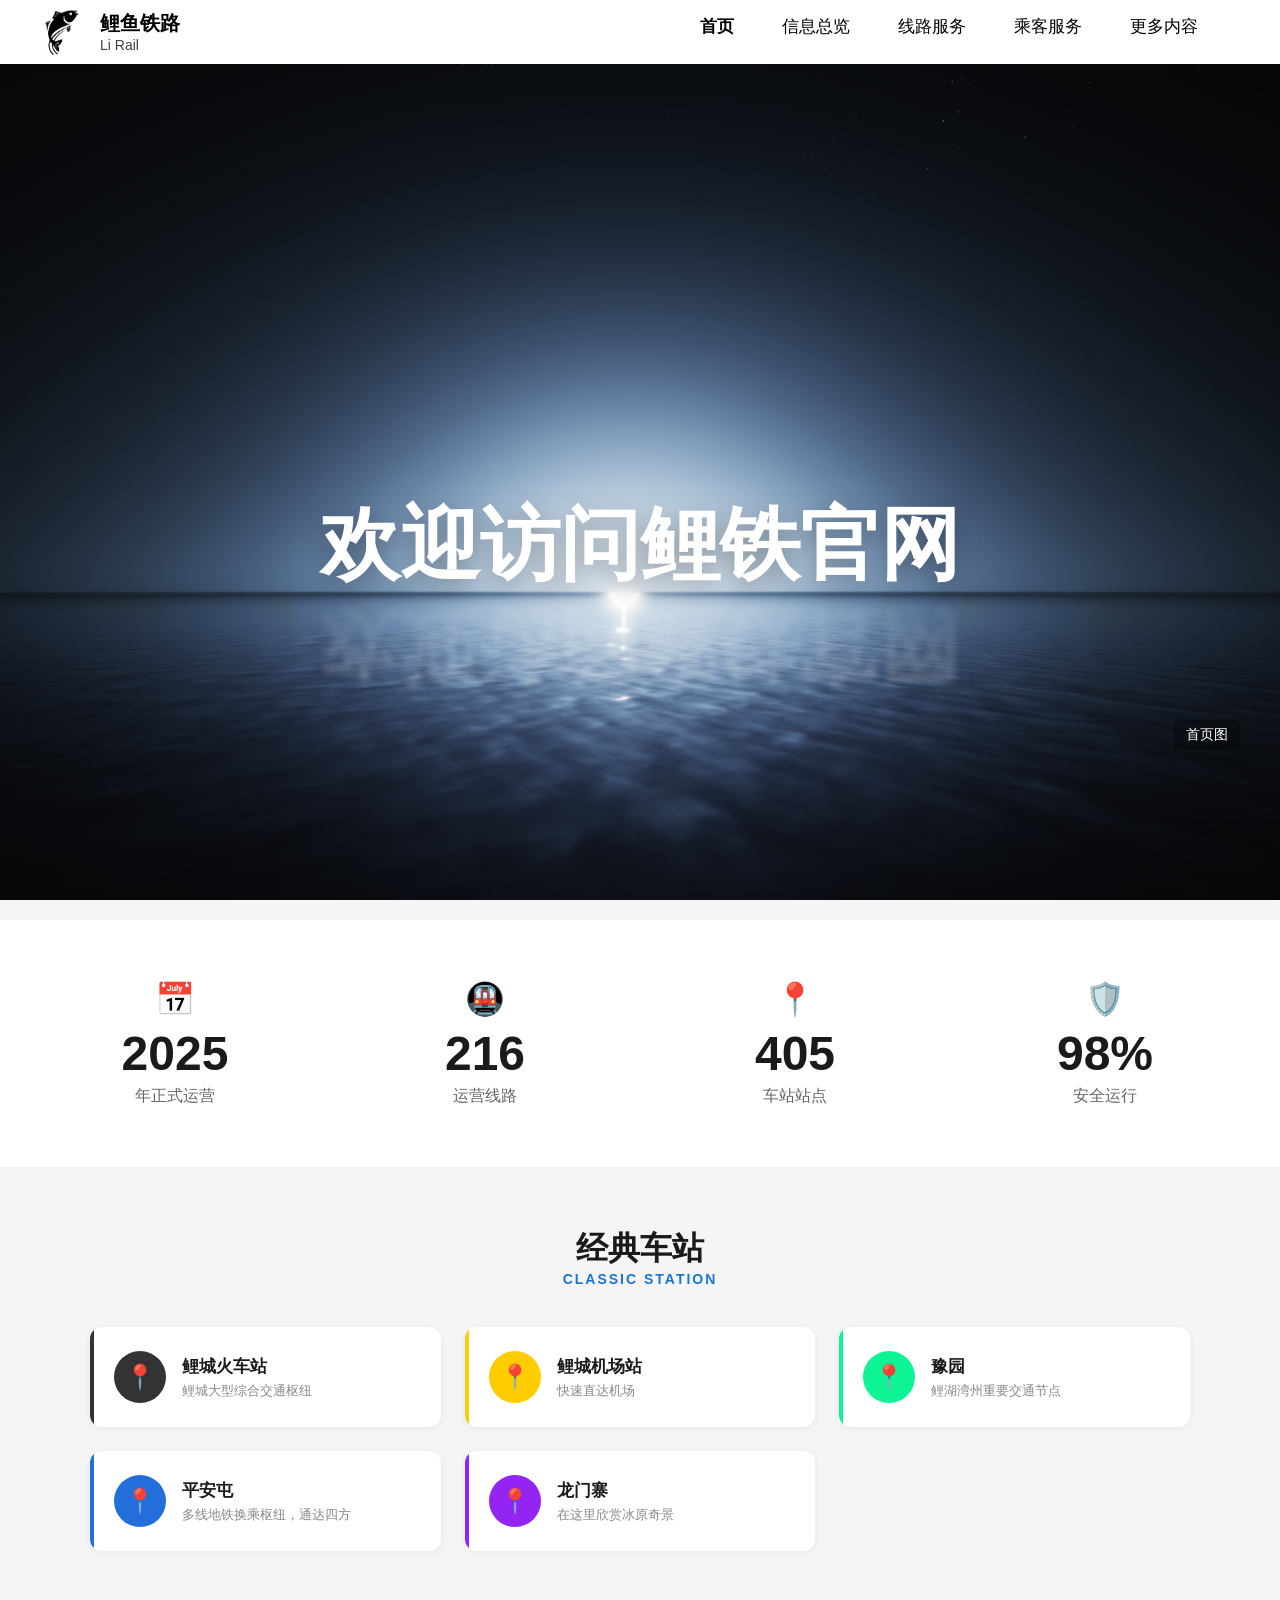
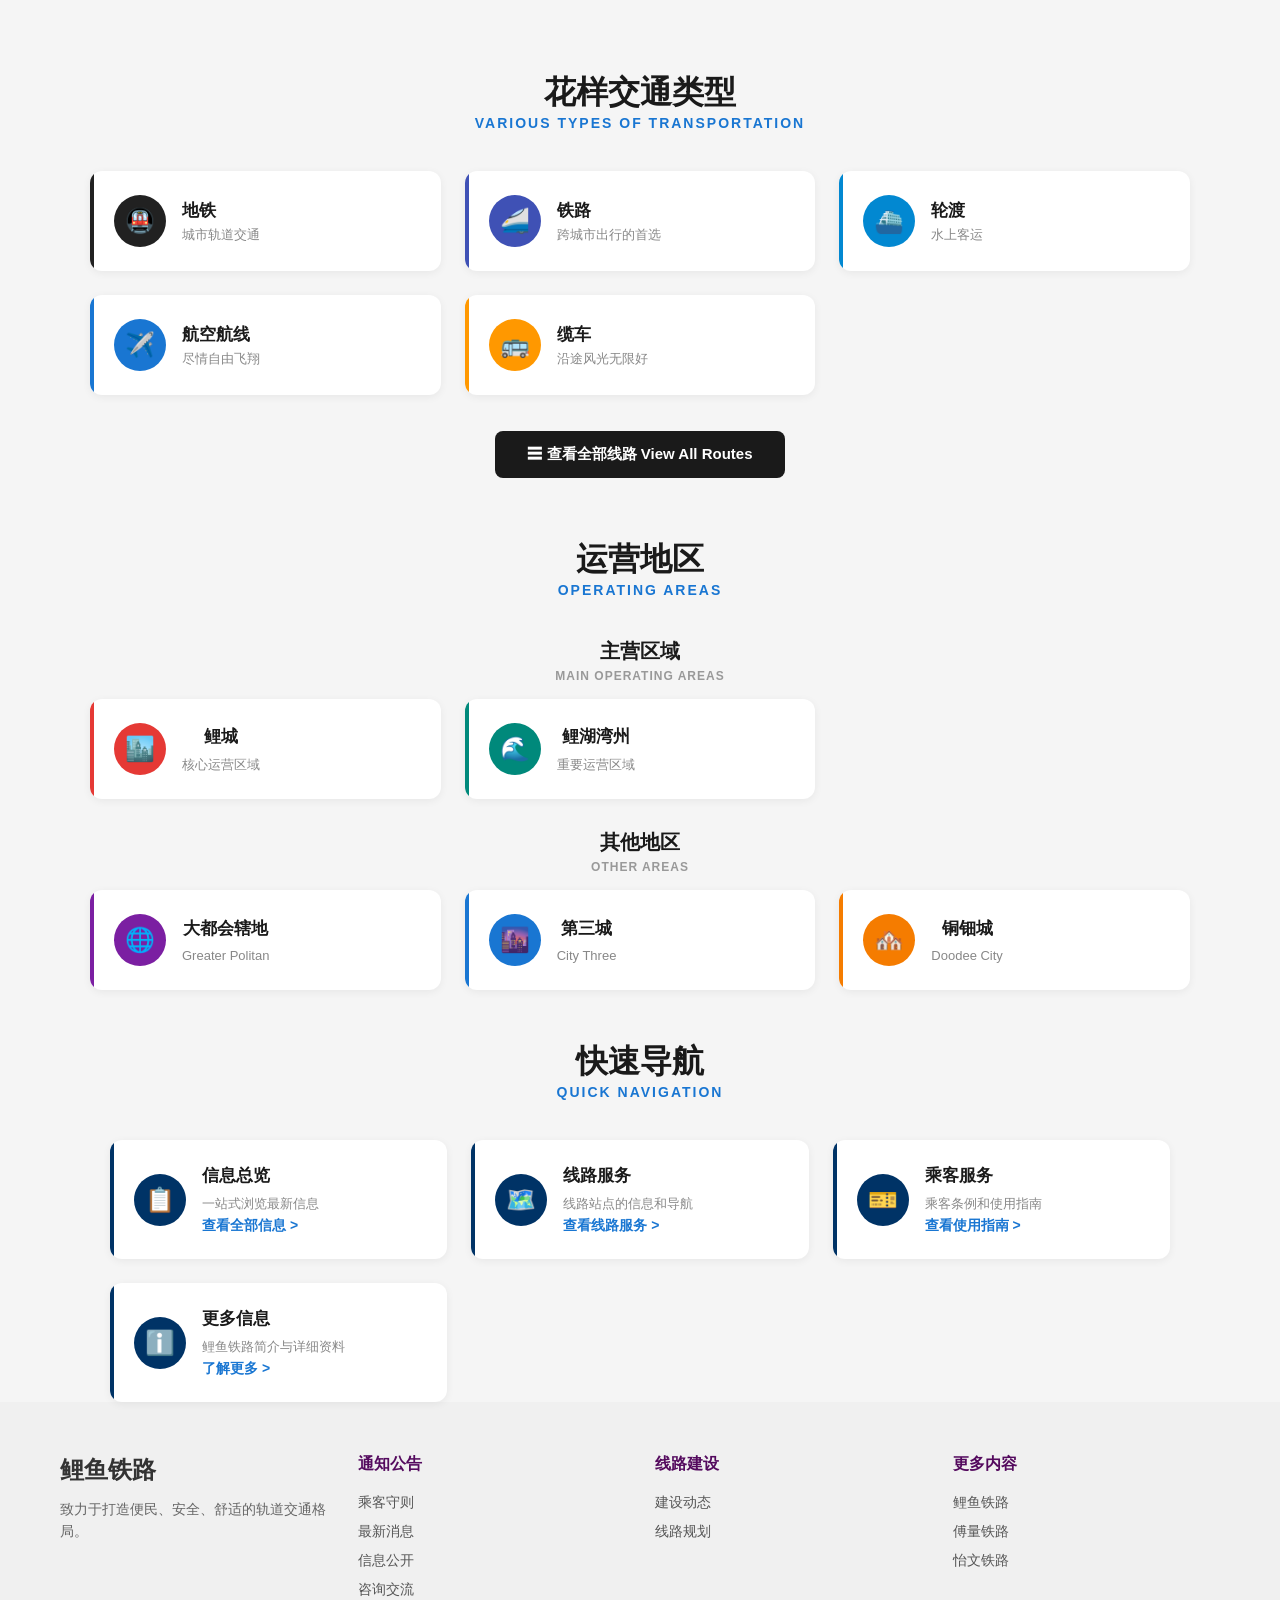
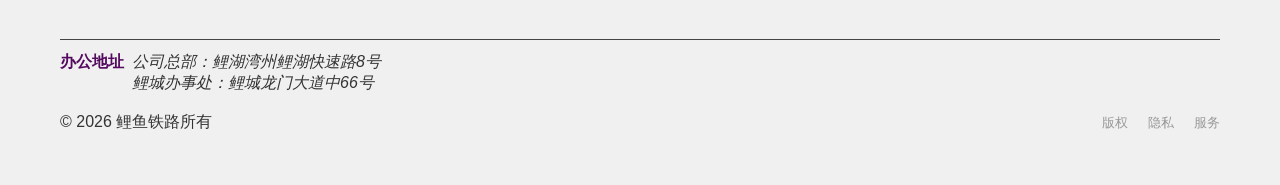
==== commit a3ab3646: "v1.1.0 1.线路数据改用为.db格式读取。2.首页新增内容。" ====
--- a/index.html
+++ b/index.html
@@ -1,100 +1,312 @@
-<!DOCTYPE html>
-<html lang="zh-CN">
-<head>
-    <meta charset="UTF-8">
-    <meta http-equiv="X-UA-Compatible" content="IE=edge">
-    <meta name="viewport" content="width=device-width, initial-scale=1.0">
-<!--页面标题-->
-    <title>鲤鱼铁路</title>
-<!--引入外部样式文件，统一管理页面样式-->
-    <link rel="stylesheet" href="assets/css/base.css">
-    <link rel="stylesheet" href="assets/css/part.css">
-    <link rel="stylesheet" href="assets/css/index.css">
-<!--预留扩展位：可引入额外CSS文件-->
-</head>
-<body>
-<!--header 由 fragments 注入-->
-    <div data-include="header"></div>
-
-<!--主视觉横幅区-->
-<main id="snap-container"><!--第一节-->
-    <section id="first-screen" class="snap-page">
-            <div class="hero-banner" id="section-banner">
-                    <!-- 将首页图片改为背景图：可通过 CSS 或行内 style 修改 background-image -->
-                    <div class="banner-bg" role="img" aria-label="站点横幅" style="background-image: url('assets/images/abcd.png');">
-                        <!-- 文字使用 data-text 属性以便生成倒影 -->
-                        <div class="hero-title" data-text="欢迎访问鲤铁官网">欢迎访问鲤铁官网</div>
-                    </div>
-
-                    <div class="hero-inner">
-                        <div class="banner-label">
-                            <span>首页图</span>
-                        </div>
-                    </div>
-            </div>
-            <!-- 预留底部功能区 -->
-    </section>
-<!--第二节开始-->
-    <section id="second-screen" class="snap-page">
-    <main>
-
-    <section id="section-planning" class="page-section">
-        <div class="card">
-            <header class="card-header">
-                <h2 class="card-title">信息总览</h2>
-            </header>
-            <div class="card-body">
-                <h3>一站式浏览最新信息</h3>
-                <p class="card-meta">2026-03-18 轨道交通∑线正式开通运营</p>
-                <p><a href="views/info.html" class="page-link">查看全部信息&gt;</a></p>
-            </div>
-        </div>
-    </section>
-
-    <section id="section-navigation" class="page-section">
-        <div class="card">
-            <header class="card-header">
-                <h2 class="card-title">线路服务</h2>
-            </header>
-            <div class="card-body">
-                <h3>线路站点的信息和导航</h3>
-                <p><a href="views/route.html" class="page-link">点击此处查看线路服务&gt;</a></p>
-            </div>
-        </div>
-    </section>
-
-    <section id="section-line-map" class="page-section">
-        <div class="card">
-            <header class="card-header">
-                <h2 class="card-title">乘客服务</h2>
-            </header>
-            <div class="card-body">
-                <h3>乘客条例和使用指南</h3>
-                <p><a href="views/server.html" class="page-link">点击此处查看使用指南&gt;</a></p>
-            </div>
-        </div>
-    </section>
-
-    <section id="section-about" class="page-section">
-        <div class="card">
-            <header class="card-header">
-                <h2 class="card-title"><a href="views/moreinfo.html">更多信息</a></h2>
-            </header>
-            <div class="card-body">
-                <h3>还有信息这里看</h3>
-                <p class="card-meta">2026-03-18 鲤鱼铁路简介</p>
-                <p><a href="views/moreinfo.html" class="page-link">点击此处了解更多信息&gt;</a></p>
-            </div>
-        </div>
-    </section>
-
-    </main>
-    </section><!-- 第二节结束 -->
-</main>
-
-<!--网站页脚-->
-        <div data-include="footer"></div>
-
-    <script src="assets/js/include-fragments.js"></script>
-</body>
+<!DOCTYPE html>
+<html lang="zh-CN">
+<head>
+    <meta charset="UTF-8">
+    <meta http-equiv="X-UA-Compatible" content="IE=edge">
+    <meta name="viewport" content="width=device-width, initial-scale=1.0">
+    <meta name="description" content="鲤鱼铁路官方网站：提供地铁、铁路、轮渡、航空及缆车等全交通线路信息，查询经典车站、建设动态与乘客服务指南。">
+    <meta name="keywords" content="鲤鱼铁路, 官方网站, 地铁, 铁路, 轮渡, 航空, 缆车, 经典车站, 线路查询, 乘客服务">
+    <meta name="author" content="鲤鱼铁路">
+    <meta name="robots" content="index, follow">
+    <meta property="og:title" content="鲤鱼铁路 - 官方网站">
+    <meta property="og:description" content="鲤鱼铁路官方网站，提供全交通线路信息、经典车站查询及乘客服务指南。">
+    <meta property="og:type" content="website">
+    <title>鲤鱼铁路 - 官方网站</title>
+<!--引入外部样式文件，统一管理页面样式-->
+    <link rel="stylesheet" href="assets/css/base.css">
+    <link rel="stylesheet" href="assets/css/part.css">
+    <link rel="stylesheet" href="assets/css/index.css">
+    <script src="assets/js/libs/sql-wasm.js"></script>
+</head>
+<body>
+<!--header 由 fragments 注入-->
+    <div data-include="header"></div>
+
+<!--主视觉横幅区-->
+<main id="snap-container"><!--第一节-->
+    <section id="first-screen" class="snap-page">
+            <div class="hero-banner" id="section-banner">
+                    <!-- 将首页图片改为背景图：可通过 CSS 或行内 style 修改 background-image -->
+                    <div class="banner-bg" role="img" aria-label="站点横幅" style="background-image: url('assets/images/abcd.png');">
+                        <!-- 文字使用 data-text 属性以便生成倒影 -->
+                        <div class="hero-title" data-text="欢迎访问鲤铁官网">欢迎访问鲤铁官网</div>
+                    </div>
+
+                    <div class="hero-inner">
+                        <div class="banner-label">
+                            <span>首页图</span>
+                        </div>
+                    </div>
+            </div>
+            <!-- 预留底部功能区 -->
+    </section>
+<!-- 数据展示面板 -->
+    <section class="stats-panel">
+        <div class="stats-container">
+            <div class="stat-item">
+                <div class="stat-icon">📅</div>
+                <div class="stat-number">2025</div>
+                <div class="stat-label">年正式运营</div>
+            </div>
+            <div class="stat-item">
+                <div class="stat-icon">🚇</div>
+                <div class="stat-number" id="stat-routes">--</div>
+                <div class="stat-label">运营线路</div>
+            </div>
+            <div class="stat-item">
+                <div class="stat-icon">📍</div>
+                <div class="stat-number" id="stat-stations">--</div>
+                <div class="stat-label">车站站点</div>
+            </div>
+            <div class="stat-item">
+                <div class="stat-icon">🛡️</div>
+                <div class="stat-number" id="stat-safety">--</div>
+                <div class="stat-label">安全运行</div>
+            </div>
+        </div>
+    </section>
+
+<!-- 交通枢纽总观 -->
+    <section class="quick-access-section">
+        <div class="qa-header">
+            <h2 class="qa-title">经典车站</h2>
+            <span class="qa-subtitle">Classic Station</span>
+        </div>
+        <div class="qa-grid">
+            <a href="#" class="qa-card" style="--card-color: #333;">
+                <div class="qa-icon-circle">
+                    <span class="qa-icon">📍</span>
+                </div>
+                <div class="qa-text">
+                    <h3>鲤城火车站</h3>
+                    <p>鲤城大型综合交通枢纽</p>
+                </div>
+            </a>
+            <a href="#" class="qa-card" style="--card-color: #ffcc00;">
+                <div class="qa-icon-circle">
+                    <span class="qa-icon">📍</span>
+                </div>
+                <div class="qa-text">
+                    <h3>鲤城机场站</h3>
+                    <p>快速直达机场</p>
+                </div>
+            </a>
+            <a href="#" class="qa-card" style="--card-color: #0ef494;">
+                <div class="qa-icon-circle">
+                    <span class="qa-icon">📍</span>
+                </div>
+                <div class="qa-text">
+                    <h3>豫园</h3>
+                    <p>鲤湖湾州重要交通节点</p>
+                </div>
+            </a>
+            <a href="#" class="qa-card" style="--card-color: #246edc;">
+                <div class="qa-icon-circle">
+                    <span class="qa-icon">📍</span>
+                </div>
+                <div class="qa-text">
+                    <h3>平安屯</h3>
+                    <p>多线地铁换乘枢纽，通达四方</p>
+                </div>
+            </a>
+            <a href="#" class="qa-card" style="--card-color: #9324f3;">
+                <div class="qa-icon-circle">
+                    <span class="qa-icon">📍</span>
+                </div>
+                <div class="qa-text">
+                    <h3>龙门寨</h3>
+                    <p>在这里欣赏冰原奇景</p>
+                </div>
+            </a>
+        </div>
+    </section>
+
+<!-- 交通类型查看 -->
+    <section class="quick-access-section">
+        <div class="qa-header">
+            <h2 class="qa-title">花样交通类型</h2>
+            <span class="qa-subtitle">Various types of transportation</span>
+        </div>
+        <div class="qa-grid">
+            <a href="views/route.html?category=NORMAL" class="qa-card" style="--card-color: #212121;">
+                <div class="qa-icon-circle">
+                    <span class="qa-icon">🚇</span>
+                </div>
+                <div class="qa-text">
+                    <h3>地铁</h3>
+                    <p>城市轨道交通</p>
+                </div>
+            </a>
+            <a href="views/route.html?category=HIGH_SPEED" class="qa-card" style="--card-color: #3f51b5;">
+                <div class="qa-icon-circle">
+                    <span class="qa-icon">🚄</span>
+                </div>
+                <div class="qa-text">
+                    <h3>铁路</h3>
+                    <p>跨城市出行的首选</p>
+                </div>
+            </a>
+            <a href="views/route.html?category=BOAT" class="qa-card" style="--card-color: #0288d1;">
+                <div class="qa-icon-circle">
+                    <span class="qa-icon">⛴️</span>
+                </div>
+                <div class="qa-text">
+                    <h3>轮渡</h3>
+                    <p>水上客运</p>
+                </div>
+            </a>
+            <a href="views/route.html?category=AIRPLANE" class="qa-card" style="--card-color: #1976d2;">
+                <div class="qa-icon-circle">
+                    <span class="qa-icon">✈️</span>
+                </div>
+                <div class="qa-text">
+                    <h3>航空航线</h3>
+                    <p>尽情自由飞翔</p>
+                </div>
+            </a>
+            <a href="views/route.html?category=CABLE_CAR" class="qa-card" style="--card-color: #ff9800;">
+                <div class="qa-icon-circle">
+                    <span class="qa-icon">🚌</span>
+                </div>
+                <div class="qa-text">
+                    <h3>缆车</h3>
+                    <p>沿途风光无限好</p>
+                </div>
+            </a>
+        </div>
+        <div class="qa-footer">
+            <a href="views/route.html" class="qa-btn-all">☰ 查看全部线路 View All Routes</a>
+        </div>
+    </section>
+
+<!--第二节开始-->
+    <section id="second-screen" class="snap-page">
+        <!-- 运营地区 -->
+        <div class="region-section">
+            <div class="qa-header">
+                <h2 class="qa-title">运营地区</h2>
+                <span class="qa-subtitle">Operating Areas</span>
+            </div>
+            
+            <!-- 主营区域 -->
+            <div class="region-subsection">
+                <h3 class="region-subtitle">主营区域</h3>
+                <span class="region-subtitle-en">Main Operating Areas</span>
+                <div class="qa-grid">
+                    <a href="views/route.html?tab=route-map&map=鲤湖湾州及鲤城" class="qa-card" style="--card-color: #e53935;">
+                        <div class="qa-icon-circle">
+                            <span class="qa-icon">🏙️</span>
+                        </div>
+                        <div class="qa-text">
+                            <h3>鲤城</h3>
+                            <p>核心运营区域</p>
+                        </div>
+                    </a>
+                    <a href="views/route.html?tab=route-map&map=鲤湖湾州及鲤城" class="qa-card" style="--card-color: #00897b;">
+                        <div class="qa-icon-circle">
+                            <span class="qa-icon">🌊</span>
+                        </div>
+                        <div class="qa-text">
+                            <h3>鲤湖湾州</h3>
+                            <p>重要运营区域</p>
+                        </div>
+                    </a>
+                </div>
+            </div>
+            
+            <!-- 其他地区 -->
+            <div class="region-subsection">
+                <h3 class="region-subtitle">其他地区</h3>
+                <span class="region-subtitle-en">Other Areas</span>
+                <div class="qa-grid">
+                    <a href="views/route.html?tab=route-map&map=大都会辖地" class="qa-card" style="--card-color: #7b1fa2;">
+                        <div class="qa-icon-circle">
+                            <span class="qa-icon">🌐</span>
+                        </div>
+                        <div class="qa-text">
+                            <h3>大都会辖地</h3>
+                            <p>Greater Politan</p>
+                        </div>
+                    </a>
+                    <a href="views/route.html?tab=route-map&map=第三城" class="qa-card" style="--card-color: #1976d2;">
+                        <div class="qa-icon-circle">
+                            <span class="qa-icon">🌆</span>
+                        </div>
+                        <div class="qa-text">
+                            <h3>第三城</h3>
+                            <p>City Three</p>
+                        </div>
+                    </a>
+                    <a href="views/route.html?tab=route-map&map=铜钿城" class="qa-card" style="--card-color: #f57c00;">
+                        <div class="qa-icon-circle">
+                            <span class="qa-icon">🏘️</span>
+                        </div>
+                        <div class="qa-text">
+                            <h3>铜钿城</h3>
+                            <p>Doodee City</p>
+                        </div>
+                    </a>
+                </div>
+            </div>
+        </div>
+
+        <!-- 信息总览等四个功能入口 -->
+        <div class="qa-header">
+            <h2 class="qa-title">快速导航</h2>
+            <span class="qa-subtitle">Quick Navigation</span>
+        </div>
+        <div class="second-grid">
+            <a href="views/info.html" class="qa-card" style="--card-color: var(--secondary-color);">
+                <div class="qa-icon-circle">
+                    <span class="qa-icon">📋</span>
+                </div>
+                <div class="qa-text">
+                    <h3>信息总览</h3>
+                    <p>一站式浏览最新信息</p>
+                    <span class="page-link">查看全部信息 &gt;</span>
+                </div>
+            </a>
+
+            <a href="views/route.html" class="qa-card" style="--card-color: var(--secondary-color);">
+                <div class="qa-icon-circle">
+                    <span class="qa-icon">🗺️</span>
+                </div>
+                <div class="qa-text">
+                    <h3>线路服务</h3>
+                    <p>线路站点的信息和导航</p>
+                    <span class="page-link">查看线路服务 &gt;</span>
+                </div>
+            </a>
+
+            <a href="views/server.html" class="qa-card" style="--card-color: var(--secondary-color);">
+                <div class="qa-icon-circle">
+                    <span class="qa-icon">🎫</span>
+                </div>
+                <div class="qa-text">
+                    <h3>乘客服务</h3>
+                    <p>乘客条例和使用指南</p>
+                    <span class="page-link">查看使用指南 &gt;</span>
+                </div>
+            </a>
+
+            <a href="views/moreinfo.html" class="qa-card" style="--card-color: var(--secondary-color);">
+                <div class="qa-icon-circle">
+                    <span class="qa-icon">ℹ️</span>
+                </div>
+                <div class="qa-text">
+                    <h3>更多信息</h3>
+                    <p>鲤鱼铁路简介与详细资料</p>
+                    <span class="page-link">了解更多 &gt;</span>
+                </div>
+            </a>
+        </div>
+    </section><!-- 第二节结束 -->
+</main>
+
+<!--网站页脚-->
+        <div data-include="footer"></div>
+
+    <script src="assets/js/include-fragments.js"></script>
+    <script src="assets/js/stats.js"></script>
+</body>
 </html>
--- a/assets/css/base.css
+++ b/assets/css/base.css
@@ -1,98 +1,98 @@
-/*此处定义全局变量和全局样式重置*/
-
-/* 根变量：全局主题配置 */
-:root {
-    /*红色 */
-    --primary-color: #e60012;
-    /*功能区背景主色：深蓝色 */
-    --secondary-color: #003366;
-    /*辅助色白色文字/图标*/
-    --white-color: #ffffff;
-    /*页脚导航白色文字（MTR主题）*/
-    --mtr-text-white: #540a5e;
-    /*正文默认色：深灰色*/
-    --text-color: #333333;
-    /*导航hover高亮色*/
-    --nav-hover-color: #ffcc00;
-    /*全局字体字体策略：英文字母/数字优先使用 Arial，其次 Times New Roman；中文优先使用黑体，其次微软雅黑 */
-    --font-family: "Arial", "Times New Roman", "SimHei", "Microsoft YaHei", sans-serif;
-    /*头部固定高度，方便布局计算*/
-    --header-height: 64px;
-    /* 页面文章/声明/新闻正文字体*/
-    --article-font: "KaiTi", "STKaiti",sans-serif;
-    /* 标题尺寸（h1）全局变量：统一页面主标题样式 */
-    --h1-size: 2rem;
-    /*功能区固定高度*/
-    --function-height: 120px;
-    /*首页英雄区大字（可直接修改）*/
-    --hero-title-size: 40px;
-}
-
-/* 全局样式重置 */
-* {
-    margin: 0;
-    padding: 0;
-    box-sizing: border-box;
-}
-
-/* 主标题（h1）全局样式，.page-title 使用该尺寸以保证与 h1 等价 */
-h1 { font-size: var(--h1-size); }
-
-html, body {height: 100%;}
-
-/* 确保页面内锚点跳转时不会被固定头部遮挡*/
-[id] {scroll-margin-top: calc(max(var(--header-height), calc(var(--nav-rows, 1) * var(--nav-row-height, 64px))) + 12px);}
-
-/*全局平滑滚动（页面内锚点/脚本滚动优先）*/
-html { scroll-behavior: smooth; }
-
-body {
-    display: flex;
-    background-color: #f5f5f5;
-    flex-direction: column;
-    min-height: 100vh;
-    font-family: var(--font-family), sans-serif;
-    color: var(--text-color);
-    overflow-x: hidden;
-    padding-top: max(var(--header-height), calc(var(--nav-rows, 1) * var(--nav-row-height, 64px)));
-}
-
-/* 列表重置 */
-ul, li {
-    list-style: none;
-}
-
-/* 链接样式 */
-a {
-    text-decoration: none;
-    color: inherit;
-    transition: color 0.3s ease;
-}
-
-/* 图片自适应 */
-img {
-    max-width: 100%;
-    height: auto;
-    display: block;
-}
-
-button {
-    border: none;
-    background: none;
-    cursor: pointer;
-    font-family: inherit;
-    transition: all 0.3s ease;
-}
-
-/* main 区域伸展 */
-main {
-    flex: 1 0 auto;
-    display: block;
-}
-
-/* 输入框重置 */
-input {
-    font-family: inherit;
-    outline: none;
-    border: none;
-}
+/*此处定义全局变量和全局样式重置*/
+
+/* 根变量：全局主题配置 */
+:root {
+    /*红色 */
+    --primary-color: #e60012;
+    /*功能区背景主色：深蓝色 */
+    --secondary-color: #003366;
+    /*辅助色白色文字/图标*/
+    --white-color: #ffffff;
+    /*页脚导航白色文字（MTR主题）*/
+    --mtr-text-white: #540a5e;
+    /*正文默认色：深灰色*/
+    --text-color: #333333;
+    /*导航hover高亮色*/
+    --nav-hover-color: #ffcc00;
+    /*全局字体字体策略：英文字母/数字优先使用 Arial，其次 Times New Roman；中文优先使用黑体，其次微软雅黑 */
+    --font-family: "Arial", "Times New Roman", "SimHei", "Microsoft YaHei", sans-serif;
+    /*头部固定高度，方便布局计算*/
+    --header-height: 64px;
+    /* 页面文章/声明/新闻正文字体*/
+    --article-font: "KaiTi", "STKaiti",sans-serif;
+    /* 标题尺寸（h1）全局变量：统一页面主标题样式 */
+    --h1-size: 2rem;
+    /*功能区固定高度*/
+    --function-height: 120px;
+    /*首页英雄区大字（可直接修改）*/
+    --hero-title-size: 40px;
+}
+
+/* 全局样式重置 */
+* {
+    margin: 0;
+    padding: 0;
+    box-sizing: border-box;
+}
+
+/* 主标题（h1）全局样式，.page-title 使用该尺寸以保证与 h1 等价 */
+h1 { font-size: var(--h1-size); }
+
+html, body {height: 100%;}
+
+/* 确保页面内锚点跳转时不会被固定头部遮挡*/
+[id] {scroll-margin-top: calc(max(var(--header-height), calc(var(--nav-rows, 1) * var(--nav-row-height, 64px))) + 12px);}
+
+/*全局平滑滚动（页面内锚点/脚本滚动优先）*/
+html { scroll-behavior: smooth; }
+
+body {
+    display: flex;
+    background-color: #f5f5f5;
+    flex-direction: column;
+    min-height: 100vh;
+    font-family: var(--font-family), sans-serif;
+    color: var(--text-color);
+    overflow-x: hidden;
+    padding-top: max(var(--header-height), calc(var(--nav-rows, 1) * var(--nav-row-height, 64px)));
+}
+
+/* 列表重置 */
+ul, li {
+    list-style: none;
+}
+
+/* 链接样式 */
+a {
+    text-decoration: none;
+    color: inherit;
+    transition: color 0.3s ease;
+}
+
+/* 图片自适应 */
+img {
+    max-width: 100%;
+    height: auto;
+    display: block;
+}
+
+button {
+    border: none;
+    background: none;
+    cursor: pointer;
+    font-family: inherit;
+    transition: all 0.3s ease;
+}
+
+/* main 区域伸展 */
+main {
+    flex: 1 0 auto;
+    display: block;
+}
+
+/* 输入框重置 */
+input {
+    font-family: inherit;
+    outline: none;
+    border: none;
+}
--- a/assets/css/part.css
+++ b/assets/css/part.css
@@ -1,705 +1,705 @@
-/* partials.css通用组件样式
-    header与footer的样式,loader.js 生成的文章卡片样式,通用组件（card, news-list, content-card 等）*/
-
-/* fragments 加载时隐藏主体以避免闪烁 */
-.site-header {
-    width: 100%;
-    height: var(--header-height);
-    position: fixed;
-    top: 0;
-    left: 0;
-    z-index: 1200;
-    background: #ffffff; /* 白色背景 */
-    color: var(--white-color);
-    transition: height 220ms ease, background 220ms ease;
-}
-
-/* 全宽底部边框 */
-.site-header::after {
-    content: '';
-    position: absolute;
-    left: 0;
-    right: 0;
-    bottom: 0;
-    height: 1px;
-    background: rgba(255, 255, 255, 0.08);
-    pointer-events: none;
-    z-index: 1198;
-}
-
-/* 头部容器：左右分布布局 */
-.header-container {
-    width: 100%;
-    max-width: 1400px;
-    margin: 0 auto;
-    padding: 0 40px;
-    height: 100%;
-    display: flex;
-    align-items: center;
-    justify-content: space-between;
-    background-color: transparent;
-    position: relative;
-}
-
-/* 品牌Logo区域 */
-.brand-logo {
-    display: flex;
-    align-items: center;
-    gap: 12px;
-    height: 100%;
-}
-
-.brand-icon {
-    width: 48px;
-    height: 48px;
-    object-fit: contain;
-}
-
-.brand-text {
-    display: flex;
-    flex-direction: column;
-    justify-content: center;
-    line-height: 1.3;
-}
-
-.brand-name-cn {
-    font-size: 20px;
-    font-weight: 600;
-    color: #000000; /* 黑色文字 */
-    white-space: nowrap;
-}
-
-.brand-name-en {
-    font-size: 14px;
-    color: rgba(0, 0, 0, 0.75); /* 深灰色文字 */
-    white-space: nowrap;
-}
-
-.main-nav {
-    flex: 0 0 auto;
-    position: sticky;
-    top: 0;
-    height: 100%;
-    z-index: 1200;
-    background: transparent;
-    display: flex;
-    align-items: center;
-    transition: height 220ms ease;
-}
-
-.main-nav .nav-inner {
-    height: 100%;
-    display: flex;
-    align-items: center;
-    position: relative;
-    padding: 0 12px;
-}
-
-/* 渐变遮罩，初始隐藏，JS 根据滚动显示/隐藏 */
-.nav-fade {
-    position: absolute;
-    top: 0;
-    bottom: 0;
-    width: 48px;
-    pointer-events: none;
-    transition: opacity 240ms ease;
-    opacity: 0;
-    z-index: 1210;
-}
-
-.nav-fade-left {
-    left: 0;
-    background: linear-gradient(90deg, #ffffff, rgba(255, 255, 255, 0));
-}
-
-.nav-fade-right {
-    right: 0;
-    background: linear-gradient(270deg, #ffffff, rgba(255, 255, 255, 0));
-}
-
-/* 可滚动容器 */
-.nav-scroll {
-    width: 100%;
-    flex: 1 1 auto;
-    min-width: 0;
-    min-height: 64px;
-}
-
-.nav-list {
-    display: flex;
-    align-items: center;
-    gap: 24px;
-    padding: 0 56px;
-    height: 100%;
-}
-
-/* 窄屏进一步压缩内边距以确保首尾项可见并更易滑动 */
-@media (max-width: 420px) {
-    .nav-list {
-        padding: 0 16px;
-        gap: 20px;
-    }
-}
-
-.nav-item {
-    list-style: none;
-}
-
-.nav-link {
-    display: inline-block;
-    font-size: 17px;
-    color: #000000; /* 黑色字体 */
-    border-radius: 0;
-    transition: color 200ms ease, background-color 200ms ease, transform 200ms ease, font-weight 200ms ease;
-    line-height: 1;
-    padding: 12px 18px 10px;
-}
-
-.nav-link:hover,
-.nav-link:focus {
-    color: #000000;
-    font-weight: 700; /* 悬停时加粗 */
-    outline: none;
-    transform: none; /* 移除向上移动效果 */
-    background: transparent; /* 不添加灰色背景 */
-}
-
-.nav-link:focus {
-    box-shadow: 0 0 0 3px rgba(0, 0, 0, 0.12);
-}
-
-.nav-link.active {
-    font-weight: 700; /* 选中时加粗 */
-    color: #000000;
-}
-
-/* 桌面端：关闭横向滚动，全部项平铺靠右 */
-@media (min-width: 768px) {
-    .nav-scroll {
-        overflow: visible;
-    }
-
-    .nav-list {
-        justify-content: flex-end;
-        gap: 32px;
-        padding: 0;
-    }
-
-    .nav-fade {
-        display: none;
-    }
-}
-
-/* 渐变显示时的可见状态 */
-.nav-fade.visible {
-    opacity: 1;
-}
-
-/* =========================
-启用：多行自适应顶部导航（已启用，适用于 .main-nav.multiline-nav）
-说明：当 .main-nav 带有类 .multiline-nav 时，导航将允许换行（flex-wrap）并根据容器宽度自动分配多行。
-JS 会计算每行可放置的项数并将行数写入 CSS 变量 --nav-rows（见 assets/js/multiline-nav.js）。
-页底背景（.main-footer）会基于 --nav-rows 自动调整顶部内边距，避免视觉遮挡。
-若需禁用：移除 .multiline-nav 类或注释下面的规则。*/
-.main-nav.multiline-nav .nav-inner {
-    padding: 8px 12px;
-}
-
-.main-nav.multiline-nav .nav-scroll {
-    overflow: visible;
-}
-
-.main-nav.multiline-nav .nav-list {
-    display: flex;
-    flex-wrap: wrap;
-    justify-content: flex-start;
-    gap: 12px;
-    padding: 6px 12px;
-    align-content: flex-start;
-    align-items: flex-start;
-}
-
-.main-nav.multiline-nav .nav-list .nav-item {
-    flex: 0 0 auto;
-    align-self: flex-start;
-}
-
-/* 根据 --nav-rows 调整 main-nav 高度（每行 64px）并为主体及页脚留出空间
-多行导航容器高度说明：
-JS 会根据导航项和容器宽度计算实际行数并通过 CSS 变量写入 --nav-rows。
-每行的高度由 --nav-row-height 决定（默认 64px），便于不同字体/行高情况下做微调。
-height 使用两个变量相乘，便于 JS 或样式在运行时调整单行高度或行数。*/
-.main-nav.multiline-nav {
-    --nav-rows: 1;
-    /* 默认值，JS 会覆盖真实值 */
-    --nav-row-height: 64px;
-    /* 单行高度的默认值，可由 JS 覆盖 */
-    height: calc(var(--nav-rows) * var(--nav-row-height));
-}
-
-/* 底部延伸边框：使用 .nav-inner::after 在导航容器底部绘制一条背景色线，
-并将其垂直位置与多行高度对齐，确保无论换行多少行边框都延伸到最下方。
-该伪元素不会遮挡交互（pointer-events: none）。如需不同颜色或粗细，可覆盖下列变量。 */
-.main-nav.multiline-nav .nav-inner::after {
-    content: '';
-    position: absolute;
-    left: 0;
-    right: 0;
-    /* 将伪元素放置在导航容器的实际底部，使用 calc 以适配多行高度 */
-    top: calc(100% - 1px);
-    height: 1px;
-    background: rgba(255, 255, 255, 0.08);
-    /* 可覆盖 */
-    pointer-events: none;
-    z-index: 1199;
-}
-
-/* 页脚顶部内边距调整：当导航增高时，页脚背景可视上移以保持视觉平衡 */
-.main-footer {
-    width:100%;
-    background-color:#f0f0f0;
-    color:#333;
-    transition: padding-top 220ms ease;
-    padding: calc(32px + (var(--nav-rows, 1) - 1) * 12px) 0 32px;
-    /* 基础 32px，加上每行的微调 */
-}
-
-/* 在较窄视口里限制最大行数示例（可按需调整） */
-@media (max-width: 420px) {
-    .main-nav.multiline-nav {
-        height: calc(var(--nav-rows) * 64px);
-    }
-}
-
-/* ====================================================== */
-/* ========== Footer ========== */
-/* 页脚内容容器 */
-.main-footer .container {
-    max-width: 1200px;
-    margin: 0 auto;
-    padding: 20px;
-}
-
-.footer-nav-grid {
-    display:grid;
-    grid-template-columns: repeat(4,1fr);
-    gap:30px;
-    margin-bottom:40px;
-}
-
-.footer-nav-column h1 {
-    font-size: 24px;
-    font-weight: 600;
-    margin-bottom: 12px;
-    color: #333;
-}
-
-.footer-nav-column p {
-    font-size: 14px;
-    color: #666;
-    line-height: 1.6;
-}
-
-.footer-nav-column h4 {
-    font-size:16px;
-    font-weight:600;
-    margin-bottom:18px;
-    color:var(--mtr-text-white);
-}
-.footer-nav-column ul {
-    display:flex;
-    flex-direction:column;
-    gap:10px;
-}
-/* 链接统一样式（合并冗余覆盖写法） */
-.footer-nav-column ul li a {
-    font-size:14px;
-    color:#555;
-    transition:color .2s ease;
-}
-.footer-nav-column ul li a:hover {
-    color:var(--mtr-text-white);
-    text-decoration:underline;
-}
-
-/* 待开放栏目链接样式 */
-.footer-nav-column ul li a.coming-soon {
-    cursor: pointer;
-    text-decoration: none;
-}
-/* 页脚分隔线 */
-.footer-divider {
-    width:100%;
-    height:1px;
-    background-color:#444;
-    margin-bottom:12px;
-}
-/* 办公地址 */
-.footer-address {
-    display:flex;
-    align-items:flex-start;
-    gap:8px;
-    margin:8px 0 18px;
-}
-.footer-small-title {
-    margin:0;
-    font-size:16px;
-    font-weight:600;
-    color:var(--mtr-text-white);
-}
-.footer-address .address-lines p {
-    margin:0 0 6px;
-    color:#555;
-    font-size:14px;
-    line-height:1.3;
-}
-/* 版权区域 */
-.footer-copyright {
-    display:flex;
-    justify-content:space-between;
-    align-items:center;
-    flex-wrap:wrap;
-    gap:15px;
-}
-.copyright-links {
-    display:flex;
-    gap:20px;
-}
-.copyright-links a {
-    font-size:13px; color:#999; transition:color .2s ease;
-}
-.copyright-links a:hover {
-    color:var(--mtr-text-white); 
-    text-decoration:underline;
-}
-/* ============= 响应式合并（所有768px样式合并在一起）============= */
-@media (max-width:768px) {
-    .footer-address {
-        flex-direction:column; gap:6px;
-    }
-
-    .footer-copyright {
-        flex-direction:column; align-items:flex-start;
-    }
-
-    .copyright-links {
-        flex-wrap:wrap;
-    }
-}
-
-/* 小屏手机适配 */
-@media (max-width: 480px) {
-    .footer-nav-grid {
-        grid-template-columns: 1fr;
-    }
-
-    .top-quick-links a:nth-child(n+2) {
-        display: none;
-    }
-}
-
-/* ========== Loader / fragments spinner & compatibility ==========
-     说明:此处为 fragments-loading(片段异步加载)使用的本地 spinner。
-     - .loading 用于局部加载状态（使用 position: absolute）
-     - html.fragments-loading 用于全局 fragment 加载（使用 position: fixed）
-*/
-.loading { 
-    position: relative; 
-    min-height: 220px; 
-}
-
-/* 局部加载 spinner */
-.loading::after {
-    content: "";
-    position: absolute;
-    top: 50%;
-    left: 50%;
-    transform: translate(-50%, -50%);
-    width: 36px;
-    height: 36px;
-    border: 3px solid #f0f0f0;
-    border-top-color: #409eff;
-    border-radius: 50%;
-    animation: spin 1s linear infinite;
-}
-
-/* 全局 fragment 加载 spinner */
-html.fragments-loading::after {
-    content: "";
-    position: fixed;
-    top: 50%;
-    left: 50%;
-    transform: translate(-50%, -50%);
-    width: 36px;
-    height: 36px;
-    border: 3px solid #f0f0f0;
-    border-top-color: #409eff;
-    border-radius: 50%;
-    animation: spin 1s linear infinite;
-    pointer-events: none;
-    z-index: 10000;
-}
-
-@keyframes spin { 
-    to { transform: translate(-50%,-50%) rotate(360deg); } 
-}
-
-/* ========== 全站通用链接样式 ==========
-   适用于：index.html 的 .page-link 和 info/moreinfo.html 的正文链接
-   特点：蓝色下划线，悬停时变为紫色波浪线并轻微上浮 */
-.page-link,
-.info-page main a,
-.moreinfo-page main a {
-    color: #0044cc;
-    text-decoration: underline;
-    text-decoration-color: #0044cc;
-    text-underline-offset: 2px;
-    transition: color 160ms ease, transform 120ms ease, text-decoration-color 160ms ease;
-}
-
-.page-link:hover, .page-link:focus,
-.info-page main a:hover, .info-page main a:focus,
-.moreinfo-page main a:hover, .moreinfo-page main a:focus {
-    color: #6a0dad; /* 紫色 */
-    text-decoration-style: wavy; /* 波浪线 */
-    text-decoration-color: #6a0dad;
-    transform: translateY(-3px); /* 上浮效果 */
-}
-
-/* ========== Loader.js 模板相关样式========== */
-/* ===== 通用卡片样式（适用于 index/info/moreinfo 等页面） ===== */
-/* 页面容器/小节卡片：长方形卡片，圆角边框，左侧导航栏颜色色块 */
-.page-section {
-    margin-bottom: 24px;
-}
-
-/* index.html 首页卡片：需要独立的宽度和居中设置 */
-.page-section .card {
-    position: relative;
-    background: #ffffff;
-    border-radius: 12px;
-    box-shadow: 0 2px 12px rgba(0, 0, 0, 0.08);
-    padding: 28px 32px 28px 48px; /* 左侧留出空间给色块 */
-    overflow: hidden;
-    transition: box-shadow 0.3s ease, transform 0.2s ease;
-    width: 100%;
-    max-width: 1200px;
-    margin-left: auto;
-    margin-right: auto;
-}
-
-.page-section .card:hover {
-    box-shadow: 0 6px 24px rgba(0, 0, 0, 0.12);
-    transform: translateY(-2px);
-}
-
-/* 卡片左侧导航栏颜色色块 */
-.page-section .card::before {
-    content: '';
-    position: absolute;
-    left: 0;
-    top: 0;
-    bottom: 0;
-    width: 6px;
-    background: var(--secondary-color); /* 导航栏深蓝色 */
-    border-radius: 12px 0 0 12px;
-}
-
-/* index.html 卡片内容左对齐 */
-.page-section .card .card-body {
-    text-align: left;
-}
-
-.page-section .card .card-meta {
-    text-align: left;
-}
-
-.page-section .card .page-link {
-    display: inline-block;
-}
-
-.card {
-    padding: 14px;
-}
-
-/* news-list 内的卡片（info.html等页面使用） */
-.news-list .card {
-    padding: 24px 28px 24px 34px; /* 与 news-item 保持一致 */
-}
-
-.card .card-header {
-    margin-bottom: 12px;
-    padding-bottom: 8px;
-}
-
-.card .card-title {
-    font-size: 20px;
-}
-
-.card .card-meta {
-    font-size: 13px;
-    color: #666;
-}
-
-.card .card-body {
-    font-size: 15px;
-}
-
-.card-title {
-    font-size: 24px;
-    font-weight: 600;
-    color: #1a1a1a;
-    margin-bottom: 12px;
-    line-height: 1.3;
-    text-align: center;
-}
-
-.card-meta {
-    font-size: 14px;
-    color: #666666;
-    text-align: center;
-}
-
-.card-body {
-    font-size: 16px;
-    color: #333333;
-    line-height: 1.8;
-}
-
-/* 声明类(statement) 标题强调为红色，兼容模板渲染 */
-.statement .card-title {
-    text-align: center;
-    font-size: 28px;
-    color: #c00000;
-    letter-spacing: 1px;
-}
-
-.article-report .card-title,
-.content-card.article-report .card-title {
-    text-align: center;
-    font-size: 28px;
-    color: #1a1a1a;
-    letter-spacing: 1px;
-    margin: 0 auto;
-}
-
-.article-report .card-meta,
-.content-card.article-report .card-meta {
-    text-align: center;
-    margin-top: 8px;
-}
-
-/* ===== 通用：news 列表与 content-card（供 info/moreinfo复用） ===== */
-/* 
- * news-list: 新闻/文章列表容器
- * news-item: 单个新闻/文章项，现为独立卡片样式
- * 设计说明：每篇文章为独立卡片，带有圆角、阴影和悬停效果
- * 布局说明：
- * - news-list 直接放在 main 下，无需 page-container 外层
- * - 通过 max-width 和 margin auto 实现居中
- */
-.news-list {
-    display: block;
-    width: 100%;
-    max-width: 1200px; /* 与首页保持一致的最大宽度 */
-    margin-left: auto;
-    margin-right: auto;
-    padding: 0 20px; /* 两侧留白，避免贴边 */
-}
-
-/* 
- * 新闻/文章项样式：改为卡片样式
- * - 移除底部分割线
- * - 添加白色背景、圆角、阴影
- * - 添加内边距使内容有呼吸感
- * - 悬停时阴影加深并轻微上浮
- * 注意：loader.js 使用 wrapperClass: "card" 创建包装元素
- * 因此这里同时支持 .card 和 .news-item 两种class
- */
-.news-item,
-.news-list .card {
-    position: relative;
-    background: #ffffff;
-    border-radius: 12px;
-    box-shadow: 0 2px 12px rgba(0, 0, 0, 0.08);
-    padding: 24px 28px 24px 34px; /* 左侧留出空间给色块 */
-    margin-bottom: 20px; /* 卡片之间的间距 */
-    overflow: hidden;
-    transition: box-shadow 0.3s ease, transform 0.2s ease;
-}
-
-/* 最后一篇文章不需要特殊处理，所有文章都是独立卡片 */
-.news-item:last-child,
-.news-list .card:last-child {
-    margin-bottom: 0; /* 最后一篇移除底部间距 */
-}
-
-/* 卡片悬停效果：阴影加深并轻微上浮 */
-.news-item:hover,
-.news-list .card:hover {
-    box-shadow: 0 6px 24px rgba(0, 0, 0, 0.12);
-    transform: translateY(-2px);
-}
-
-/* 卡片左侧导航栏颜色色块 */
-.news-item::before,
-.news-list .card::before {
-    content: '';
-    position: absolute;
-    left: 0;
-    top: 0;
-    bottom: 0;
-    width: 6px;
-    background: var(--secondary-color); /* 导航栏深蓝色 */
-    border-radius: 12px 0 0 12px;
-}
-
-.news-title {
-    text-align: center;
-    font-size: 1.15rem;
-    margin-bottom: 8px;
-}
-
-.news-meta {
-    text-align: center;
-    color: #666;
-    font-size: 0.9rem;
-    margin-bottom: 12px;
-}
-/*小节通用标题样式*/
-.page-title {
-    font-size: var(--h1-size);
-    color: #003366;
-    margin-bottom: 12px;
-    text-align: center;
-}
-/* 页面标题样式（h1.page-title） */
-.news-page .page-title {
-    width: 100%;
-    max-width: 1200px;
-    margin: 30px auto 20px; /* 上边距30px，下边距20px，水平居中 */
-    padding: 0 20px; /* 与 news-list 保持一致的两侧留白 */
-    font-size: var(--h1-size);
-    color: var(--secondary-color);
-    text-align: center;
-    font-weight: 600;
-}
-
-.content-card {
-    background: #ffffff;
-    border-radius: 12px;
-    box-shadow: 0 2px 16px rgba(0,0,0,0.06);
-    padding: 32px;
-    margin-bottom: 24px;
-    max-width: 850px;
-    margin-left: auto;
-    margin-right: auto;
-    transition: box-shadow 0.3s ease;
-}
-.content-card:hover {
-    box-shadow: 0 4px 24px rgba(0,0,0,0.1);
-}
-
-/* 文章正文字体*/
-.content-card, .card-body, .card {
-    font-family: var(--article-font), sans-serif; }
+/* partials.css通用组件样式
+    header与footer的样式,loader.js 生成的文章卡片样式,通用组件（card, news-list, content-card 等）*/
+
+/* fragments 加载时隐藏主体以避免闪烁 */
+.site-header {
+    width: 100%;
+    height: var(--header-height);
+    position: fixed;
+    top: 0;
+    left: 0;
+    z-index: 1200;
+    background: #ffffff; /* 白色背景 */
+    color: var(--white-color);
+    transition: height 220ms ease, background 220ms ease;
+}
+
+/* 全宽底部边框 */
+.site-header::after {
+    content: '';
+    position: absolute;
+    left: 0;
+    right: 0;
+    bottom: 0;
+    height: 1px;
+    background: rgba(255, 255, 255, 0.08);
+    pointer-events: none;
+    z-index: 1198;
+}
+
+/* 头部容器：左右分布布局 */
+.header-container {
+    width: 100%;
+    max-width: 1400px;
+    margin: 0 auto;
+    padding: 0 40px;
+    height: 100%;
+    display: flex;
+    align-items: center;
+    justify-content: space-between;
+    background-color: transparent;
+    position: relative;
+}
+
+/* 品牌Logo区域 */
+.brand-logo {
+    display: flex;
+    align-items: center;
+    gap: 12px;
+    height: 100%;
+}
+
+.brand-icon {
+    width: 48px;
+    height: 48px;
+    object-fit: contain;
+}
+
+.brand-text {
+    display: flex;
+    flex-direction: column;
+    justify-content: center;
+    line-height: 1.3;
+}
+
+.brand-name-cn {
+    font-size: 20px;
+    font-weight: 600;
+    color: #000000; /* 黑色文字 */
+    white-space: nowrap;
+}
+
+.brand-name-en {
+    font-size: 14px;
+    color: rgba(0, 0, 0, 0.75); /* 深灰色文字 */
+    white-space: nowrap;
+}
+
+.main-nav {
+    flex: 0 0 auto;
+    position: sticky;
+    top: 0;
+    height: 100%;
+    z-index: 1200;
+    background: transparent;
+    display: flex;
+    align-items: center;
+    transition: height 220ms ease;
+}
+
+.main-nav .nav-inner {
+    height: 100%;
+    display: flex;
+    align-items: center;
+    position: relative;
+    padding: 0 12px;
+}
+
+/* 渐变遮罩，初始隐藏，JS 根据滚动显示/隐藏 */
+.nav-fade {
+    position: absolute;
+    top: 0;
+    bottom: 0;
+    width: 48px;
+    pointer-events: none;
+    transition: opacity 240ms ease;
+    opacity: 0;
+    z-index: 1210;
+}
+
+.nav-fade-left {
+    left: 0;
+    background: linear-gradient(90deg, #ffffff, rgba(255, 255, 255, 0));
+}
+
+.nav-fade-right {
+    right: 0;
+    background: linear-gradient(270deg, #ffffff, rgba(255, 255, 255, 0));
+}
+
+/* 可滚动容器 */
+.nav-scroll {
+    width: 100%;
+    flex: 1 1 auto;
+    min-width: 0;
+    min-height: 64px;
+}
+
+.nav-list {
+    display: flex;
+    align-items: center;
+    gap: 24px;
+    padding: 0 56px;
+    height: 100%;
+}
+
+/* 窄屏进一步压缩内边距以确保首尾项可见并更易滑动 */
+@media (max-width: 420px) {
+    .nav-list {
+        padding: 0 16px;
+        gap: 20px;
+    }
+}
+
+.nav-item {
+    list-style: none;
+}
+
+.nav-link {
+    display: inline-block;
+    font-size: 17px;
+    color: #000000; /* 黑色字体 */
+    border-radius: 0;
+    transition: color 200ms ease, background-color 200ms ease, transform 200ms ease, font-weight 200ms ease;
+    line-height: 1;
+    padding: 12px 18px 10px;
+}
+
+.nav-link:hover,
+.nav-link:focus {
+    color: #000000;
+    font-weight: 700; /* 悬停时加粗 */
+    outline: none;
+    transform: none; /* 移除向上移动效果 */
+    background: transparent; /* 不添加灰色背景 */
+}
+
+.nav-link:focus {
+    box-shadow: 0 0 0 3px rgba(0, 0, 0, 0.12);
+}
+
+.nav-link.active {
+    font-weight: 700; /* 选中时加粗 */
+    color: #000000;
+}
+
+/* 桌面端：关闭横向滚动，全部项平铺靠右 */
+@media (min-width: 768px) {
+    .nav-scroll {
+        overflow: visible;
+    }
+
+    .nav-list {
+        justify-content: flex-end;
+        gap: 32px;
+        padding: 0;
+    }
+
+    .nav-fade {
+        display: none;
+    }
+}
+
+/* 渐变显示时的可见状态 */
+.nav-fade.visible {
+    opacity: 1;
+}
+
+/* =========================
+启用：多行自适应顶部导航（已启用，适用于 .main-nav.multiline-nav）
+说明：当 .main-nav 带有类 .multiline-nav 时，导航将允许换行（flex-wrap）并根据容器宽度自动分配多行。
+JS 会计算每行可放置的项数并将行数写入 CSS 变量 --nav-rows（见 assets/js/multiline-nav.js）。
+页底背景（.main-footer）会基于 --nav-rows 自动调整顶部内边距，避免视觉遮挡。
+若需禁用：移除 .multiline-nav 类或注释下面的规则。*/
+.main-nav.multiline-nav .nav-inner {
+    padding: 8px 12px;
+}
+
+.main-nav.multiline-nav .nav-scroll {
+    overflow: visible;
+}
+
+.main-nav.multiline-nav .nav-list {
+    display: flex;
+    flex-wrap: wrap;
+    justify-content: flex-start;
+    gap: 12px;
+    padding: 6px 12px;
+    align-content: flex-start;
+    align-items: flex-start;
+}
+
+.main-nav.multiline-nav .nav-list .nav-item {
+    flex: 0 0 auto;
+    align-self: flex-start;
+}
+
+/* 根据 --nav-rows 调整 main-nav 高度（每行 64px）并为主体及页脚留出空间
+多行导航容器高度说明：
+JS 会根据导航项和容器宽度计算实际行数并通过 CSS 变量写入 --nav-rows。
+每行的高度由 --nav-row-height 决定（默认 64px），便于不同字体/行高情况下做微调。
+height 使用两个变量相乘，便于 JS 或样式在运行时调整单行高度或行数。*/
+.main-nav.multiline-nav {
+    --nav-rows: 1;
+    /* 默认值，JS 会覆盖真实值 */
+    --nav-row-height: 64px;
+    /* 单行高度的默认值，可由 JS 覆盖 */
+    height: calc(var(--nav-rows) * var(--nav-row-height));
+}
+
+/* 底部延伸边框：使用 .nav-inner::after 在导航容器底部绘制一条背景色线，
+并将其垂直位置与多行高度对齐，确保无论换行多少行边框都延伸到最下方。
+该伪元素不会遮挡交互（pointer-events: none）。如需不同颜色或粗细，可覆盖下列变量。 */
+.main-nav.multiline-nav .nav-inner::after {
+    content: '';
+    position: absolute;
+    left: 0;
+    right: 0;
+    /* 将伪元素放置在导航容器的实际底部，使用 calc 以适配多行高度 */
+    top: calc(100% - 1px);
+    height: 1px;
+    background: rgba(255, 255, 255, 0.08);
+    /* 可覆盖 */
+    pointer-events: none;
+    z-index: 1199;
+}
+
+/* 页脚顶部内边距调整：当导航增高时，页脚背景可视上移以保持视觉平衡 */
+.main-footer {
+    width:100%;
+    background-color:#f0f0f0;
+    color:#333;
+    transition: padding-top 220ms ease;
+    padding: calc(32px + (var(--nav-rows, 1) - 1) * 12px) 0 32px;
+    /* 基础 32px，加上每行的微调 */
+}
+
+/* 在较窄视口里限制最大行数示例（可按需调整） */
+@media (max-width: 420px) {
+    .main-nav.multiline-nav {
+        height: calc(var(--nav-rows) * 64px);
+    }
+}
+
+/* ====================================================== */
+/* ========== Footer ========== */
+/* 页脚内容容器 */
+.main-footer .container {
+    max-width: 1200px;
+    margin: 0 auto;
+    padding: 20px;
+}
+
+.footer-nav-grid {
+    display:grid;
+    grid-template-columns: repeat(4,1fr);
+    gap:30px;
+    margin-bottom:40px;
+}
+
+.footer-nav-column h1 {
+    font-size: 24px;
+    font-weight: 600;
+    margin-bottom: 12px;
+    color: #333;
+}
+
+.footer-nav-column p {
+    font-size: 14px;
+    color: #666;
+    line-height: 1.6;
+}
+
+.footer-nav-column h4 {
+    font-size:16px;
+    font-weight:600;
+    margin-bottom:18px;
+    color:var(--mtr-text-white);
+}
+.footer-nav-column ul {
+    display:flex;
+    flex-direction:column;
+    gap:10px;
+}
+/* 链接统一样式（合并冗余覆盖写法） */
+.footer-nav-column ul li a {
+    font-size:14px;
+    color:#555;
+    transition:color .2s ease;
+}
+.footer-nav-column ul li a:hover {
+    color:var(--mtr-text-white);
+    text-decoration:underline;
+}
+
+/* 待开放栏目链接样式 */
+.footer-nav-column ul li a.coming-soon {
+    cursor: pointer;
+    text-decoration: none;
+}
+/* 页脚分隔线 */
+.footer-divider {
+    width:100%;
+    height:1px;
+    background-color:#444;
+    margin-bottom:12px;
+}
+/* 办公地址 */
+.footer-address {
+    display:flex;
+    align-items:flex-start;
+    gap:8px;
+    margin:8px 0 18px;
+}
+.footer-small-title {
+    margin:0;
+    font-size:16px;
+    font-weight:600;
+    color:var(--mtr-text-white);
+}
+.footer-address .address-lines p {
+    margin:0 0 6px;
+    color:#555;
+    font-size:14px;
+    line-height:1.3;
+}
+/* 版权区域 */
+.footer-copyright {
+    display:flex;
+    justify-content:space-between;
+    align-items:center;
+    flex-wrap:wrap;
+    gap:15px;
+}
+.copyright-links {
+    display:flex;
+    gap:20px;
+}
+.copyright-links a {
+    font-size:13px; color:#999; transition:color .2s ease;
+}
+.copyright-links a:hover {
+    color:var(--mtr-text-white); 
+    text-decoration:underline;
+}
+/* ============= 响应式合并（所有768px样式合并在一起）============= */
+@media (max-width:768px) {
+    .footer-address {
+        flex-direction:column; gap:6px;
+    }
+
+    .footer-copyright {
+        flex-direction:column; align-items:flex-start;
+    }
+
+    .copyright-links {
+        flex-wrap:wrap;
+    }
+}
+
+/* 小屏手机适配 */
+@media (max-width: 480px) {
+    .footer-nav-grid {
+        grid-template-columns: 1fr;
+    }
+
+    .top-quick-links a:nth-child(n+2) {
+        display: none;
+    }
+}
+
+/* ========== Loader / fragments spinner & compatibility ==========
+     说明:此处为 fragments-loading(片段异步加载)使用的本地 spinner。
+     - .loading 用于局部加载状态（使用 position: absolute）
+     - html.fragments-loading 用于全局 fragment 加载（使用 position: fixed）
+*/
+.loading { 
+    position: relative; 
+    min-height: 220px; 
+}
+
+/* 局部加载 spinner */
+.loading::after {
+    content: "";
+    position: absolute;
+    top: 50%;
+    left: 50%;
+    transform: translate(-50%, -50%);
+    width: 36px;
+    height: 36px;
+    border: 3px solid #f0f0f0;
+    border-top-color: #409eff;
+    border-radius: 50%;
+    animation: spin 1s linear infinite;
+}
+
+/* 全局 fragment 加载 spinner */
+html.fragments-loading::after {
+    content: "";
+    position: fixed;
+    top: 50%;
+    left: 50%;
+    transform: translate(-50%, -50%);
+    width: 36px;
+    height: 36px;
+    border: 3px solid #f0f0f0;
+    border-top-color: #409eff;
+    border-radius: 50%;
+    animation: spin 1s linear infinite;
+    pointer-events: none;
+    z-index: 10000;
+}
+
+@keyframes spin { 
+    to { transform: translate(-50%,-50%) rotate(360deg); } 
+}
+
+/* ========== 全站通用链接样式 ==========
+   适用于：index.html 的 .page-link 和 info/moreinfo.html 的正文链接
+   特点：蓝色下划线，悬停时变为紫色波浪线并轻微上浮 */
+.page-link,
+.info-page main a,
+.moreinfo-page main a {
+    color: #0044cc;
+    text-decoration: underline;
+    text-decoration-color: #0044cc;
+    text-underline-offset: 2px;
+    transition: color 160ms ease, transform 120ms ease, text-decoration-color 160ms ease;
+}
+
+.page-link:hover, .page-link:focus,
+.info-page main a:hover, .info-page main a:focus,
+.moreinfo-page main a:hover, .moreinfo-page main a:focus {
+    color: #6a0dad; /* 紫色 */
+    text-decoration-style: wavy; /* 波浪线 */
+    text-decoration-color: #6a0dad;
+    transform: translateY(-3px); /* 上浮效果 */
+}
+
+/* ========== Loader.js 模板相关样式========== */
+/* ===== 通用卡片样式（适用于 index/info/moreinfo 等页面） ===== */
+/* 页面容器/小节卡片：长方形卡片，圆角边框，左侧导航栏颜色色块 */
+.page-section {
+    margin-bottom: 24px;
+}
+
+/* index.html 首页卡片：需要独立的宽度和居中设置 */
+.page-section .card {
+    position: relative;
+    background: #ffffff;
+    border-radius: 12px;
+    box-shadow: 0 2px 12px rgba(0, 0, 0, 0.08);
+    padding: 28px 32px 28px 48px; /* 左侧留出空间给色块 */
+    overflow: hidden;
+    transition: box-shadow 0.3s ease, transform 0.2s ease;
+    width: 100%;
+    max-width: 1200px;
+    margin-left: auto;
+    margin-right: auto;
+}
+
+.page-section .card:hover {
+    box-shadow: 0 6px 24px rgba(0, 0, 0, 0.12);
+    transform: translateY(-2px);
+}
+
+/* 卡片左侧导航栏颜色色块 */
+.page-section .card::before {
+    content: '';
+    position: absolute;
+    left: 0;
+    top: 0;
+    bottom: 0;
+    width: 6px;
+    background: var(--secondary-color); /* 导航栏深蓝色 */
+    border-radius: 12px 0 0 12px;
+}
+
+/* index.html 卡片内容左对齐 */
+.page-section .card .card-body {
+    text-align: left;
+}
+
+.page-section .card .card-meta {
+    text-align: left;
+}
+
+.page-section .card .page-link {
+    display: inline-block;
+}
+
+.card {
+    padding: 14px;
+}
+
+/* news-list 内的卡片（info.html等页面使用） */
+.news-list .card {
+    padding: 24px 28px 24px 34px; /* 与 news-item 保持一致 */
+}
+
+.card .card-header {
+    margin-bottom: 12px;
+    padding-bottom: 8px;
+}
+
+.card .card-title {
+    font-size: 20px;
+}
+
+.card .card-meta {
+    font-size: 13px;
+    color: #666;
+}
+
+.card .card-body {
+    font-size: 15px;
+}
+
+.card-title {
+    font-size: 24px;
+    font-weight: 600;
+    color: #1a1a1a;
+    margin-bottom: 12px;
+    line-height: 1.3;
+    text-align: center;
+}
+
+.card-meta {
+    font-size: 14px;
+    color: #666666;
+    text-align: center;
+}
+
+.card-body {
+    font-size: 16px;
+    color: #333333;
+    line-height: 1.8;
+}
+
+/* 声明类(statement) 标题强调为红色，兼容模板渲染 */
+.statement .card-title {
+    text-align: center;
+    font-size: 28px;
+    color: #c00000;
+    letter-spacing: 1px;
+}
+
+.article-report .card-title,
+.content-card.article-report .card-title {
+    text-align: center;
+    font-size: 28px;
+    color: #1a1a1a;
+    letter-spacing: 1px;
+    margin: 0 auto;
+}
+
+.article-report .card-meta,
+.content-card.article-report .card-meta {
+    text-align: center;
+    margin-top: 8px;
+}
+
+/* ===== 通用：news 列表与 content-card（供 info/moreinfo复用） ===== */
+/* 
+ * news-list: 新闻/文章列表容器
+ * news-item: 单个新闻/文章项，现为独立卡片样式
+ * 设计说明：每篇文章为独立卡片，带有圆角、阴影和悬停效果
+ * 布局说明：
+ * - news-list 直接放在 main 下，无需 page-container 外层
+ * - 通过 max-width 和 margin auto 实现居中
+ */
+.news-list {
+    display: block;
+    width: 100%;
+    max-width: 1200px; /* 与首页保持一致的最大宽度 */
+    margin-left: auto;
+    margin-right: auto;
+    padding: 0 20px; /* 两侧留白，避免贴边 */
+}
+
+/* 
+ * 新闻/文章项样式：改为卡片样式
+ * - 移除底部分割线
+ * - 添加白色背景、圆角、阴影
+ * - 添加内边距使内容有呼吸感
+ * - 悬停时阴影加深并轻微上浮
+ * 注意：loader.js 使用 wrapperClass: "card" 创建包装元素
+ * 因此这里同时支持 .card 和 .news-item 两种class
+ */
+.news-item,
+.news-list .card {
+    position: relative;
+    background: #ffffff;
+    border-radius: 12px;
+    box-shadow: 0 2px 12px rgba(0, 0, 0, 0.08);
+    padding: 24px 28px 24px 34px; /* 左侧留出空间给色块 */
+    margin-bottom: 20px; /* 卡片之间的间距 */
+    overflow: hidden;
+    transition: box-shadow 0.3s ease, transform 0.2s ease;
+}
+
+/* 最后一篇文章不需要特殊处理，所有文章都是独立卡片 */
+.news-item:last-child,
+.news-list .card:last-child {
+    margin-bottom: 0; /* 最后一篇移除底部间距 */
+}
+
+/* 卡片悬停效果：阴影加深并轻微上浮 */
+.news-item:hover,
+.news-list .card:hover {
+    box-shadow: 0 6px 24px rgba(0, 0, 0, 0.12);
+    transform: translateY(-2px);
+}
+
+/* 卡片左侧导航栏颜色色块 */
+.news-item::before,
+.news-list .card::before {
+    content: '';
+    position: absolute;
+    left: 0;
+    top: 0;
+    bottom: 0;
+    width: 6px;
+    background: var(--secondary-color); /* 导航栏深蓝色 */
+    border-radius: 12px 0 0 12px;
+}
+
+.news-title {
+    text-align: center;
+    font-size: 1.15rem;
+    margin-bottom: 8px;
+}
+
+.news-meta {
+    text-align: center;
+    color: #666;
+    font-size: 0.9rem;
+    margin-bottom: 12px;
+}
+/*小节通用标题样式*/
+.page-title {
+    font-size: var(--h1-size);
+    color: #003366;
+    margin-bottom: 12px;
+    text-align: center;
+}
+/* 页面标题样式（h1.page-title） */
+.news-page .page-title {
+    width: 100%;
+    max-width: 1200px;
+    margin: 30px auto 20px; /* 上边距30px，下边距20px，水平居中 */
+    padding: 0 20px; /* 与 news-list 保持一致的两侧留白 */
+    font-size: var(--h1-size);
+    color: var(--secondary-color);
+    text-align: center;
+    font-weight: 600;
+}
+
+.content-card {
+    background: #ffffff;
+    border-radius: 12px;
+    box-shadow: 0 2px 16px rgba(0,0,0,0.06);
+    padding: 32px;
+    margin-bottom: 24px;
+    max-width: 850px;
+    margin-left: auto;
+    margin-right: auto;
+    transition: box-shadow 0.3s ease;
+}
+.content-card:hover {
+    box-shadow: 0 4px 24px rgba(0,0,0,0.1);
+}
+
+/* 文章正文字体*/
+.content-card, .card-body, .card {
+    font-family: var(--article-font), sans-serif; }
--- a/assets/css/index.css
+++ b/assets/css/index.css
@@ -59,7 +59,7 @@
     animation: heroSlideUp 800ms cubic-bezier(.0,.6,.2,1) 1s forwards;
     z-index: 2;
     /* 动画结束后添加水面阴影效果 */
-    filter: drop-shadow(0 8px 12px rgba(0, 0, 0, 0.3));
+    filter: drop-shadow(0 8px 12px #0000004D);
     white-space: nowrap; /* 防止文字换行 */
 }
 .hero-title::after {
@@ -73,13 +73,13 @@
     font-size: inherit;
     font-weight: inherit;
     line-height: inherit;
-    color: rgba(255,255,255,0.45);
+    color: #FFFFFF73;
     filter: blur(var(--reflection-blur, 1px)) saturate(0.9); /* 使用CSS变量控制模糊 */
     opacity: var(--reflection-opacity, 0.7); /* 使用CSS变量控制透明度 */
     pointer-events: none;
     z-index: 1;
-    -webkit-mask-image: linear-gradient(to bottom, rgba(0,0,0,0.6), rgba(0,0,0,0));
-    mask-image: linear-gradient(to bottom, rgba(0,0,0,0.6), rgba(0,0,0,0));
+    -webkit-mask-image: linear-gradient(to bottom, #00000099, #00000000);
+    mask-image: linear-gradient(to bottom, #00000099, #00000000);
 }
 .banner-img {
     max-width: 100%;
@@ -99,7 +99,7 @@
     bottom: calc(var(--function-height) + 30px);
     color: var(--white-color);
     font-size: 14px;
-    background: rgba(0, 0, 0, 0.3);
+    background: #0000004D;
     padding: 6px 12px;
     border-radius: 4px;
 }
@@ -110,6 +110,243 @@
     margin-bottom: 20px; /* 调整这个值来改变间距大小 */
 }
 
+/* =====数据展示面板样式===== */
+.stats-panel {
+    width: 100%;
+    background: #ffffff;
+    padding: 60px 20px;
+    box-shadow: 0 2px 8px rgba(0,0,0,0.05);
+}
+.stats-container {
+    max-width: 1200px;
+    margin: 0 auto;
+    display: flex;
+    justify-content: space-around;
+    align-items: center;
+    flex-wrap: wrap;
+    gap: 40px;
+}
+.stat-item {
+    text-align: center;
+    min-width: 180px;
+}
+.stat-icon {
+    font-size: 32px;
+    margin-bottom: 12px;
+}
+.stat-number {
+    font-size: 48px;
+    font-weight: 800;
+    color: #1a1a1a;
+    margin-bottom: 8px;
+    line-height: 1;
+}
+.stat-label {
+    font-size: 16px;
+    color: #666;
+    font-weight: 500;
+}
+/* 响应式：小屏幕堆叠排列 */
+@media (max-width: 768px) {
+    .stats-container {
+        gap: 30px;
+    }
+    .stat-item {
+        min-width: 140px;
+    }
+    .stat-number {
+        font-size: 36px;
+    }
+}
+
+/* =====快速查看区域样式===== */
+.quick-access-section {
+    width: 100%;
+    background: #f5f5f5;
+    padding: 60px 20px;
+}
+.qa-header {
+    text-align: center;
+    margin-bottom: 40px;
+}
+.qa-subtitle {
+    display: block;
+    font-size: 14px;
+    font-weight: 600;
+    color: #1976d2;
+    letter-spacing: 2px;
+    text-transform: uppercase;
+    margin-bottom: 8px;
+}
+.qa-title {
+    font-size: 32px;
+    font-weight: 800;
+    color: #1a1a1a;
+    margin: 0;
+}
+.qa-grid {
+    max-width: 1100px;
+    margin: 0 auto;
+    display: grid;
+    grid-template-columns: repeat(3, 1fr);
+    gap: 24px;
+}
+.region-section {
+    margin-bottom: 50px;
+}
+/* 子区域：主营区域和其他地区 */
+.region-subsection {
+    margin-bottom: 30px;
+    text-align: center;
+}
+.region-subtitle {
+    font-size: 20px;
+    font-weight: 700;
+    color: #1a1a1a;
+    margin: 0 0 4px 0;
+    display: inline-block;
+    position: relative;
+}
+.region-subtitle-en {
+    display: block;
+    font-size: 12px;
+    font-weight: 600;
+    color: #999;
+    letter-spacing: 1px;
+    text-transform: uppercase;
+    margin-bottom: 16px;
+}
+.qa-card {
+    background: #ffffff;
+    border-radius: 12px;
+    padding: 24px;
+    display: flex;
+    align-items: center;
+    gap: 16px;
+    text-decoration: none;
+    color: inherit;
+    box-shadow: 0 2px 8px rgba(0,0,0,0.06);
+    transition: all 0.2s ease;
+    position: relative;
+    overflow: hidden;
+}
+.qa-card::before {
+    content: '';
+    position: absolute;
+    left: 0;
+    top: 0;
+    bottom: 0;
+    width: 4px;
+    background: var(--card-color, #333);
+}
+.qa-card:hover {
+    transform: translateY(-2px);
+    box-shadow: 0 4px 16px rgba(0,0,0,0.1);
+}
+.qa-icon-circle {
+    width: 52px;
+    height: 52px;
+    border-radius: 50%;
+    background: var(--card-color, #333);
+    display: flex;
+    align-items: center;
+    justify-content: center;
+    flex-shrink: 0;
+}
+.qa-icon {
+    font-size: 24px;
+}
+.qa-text h3 {
+    font-size: 17px;
+    font-weight: 700;
+    color: #1a1a1a;
+    margin: 0 0 4px 0;
+}
+.qa-text p {
+    font-size: 13px;
+    color: #888;
+    margin: 0;
+}
+.qa-footer {
+    max-width: 1100px;
+    margin: 36px auto 0;
+    text-align: center;
+}
+.qa-btn-all {
+    display: inline-flex;
+    align-items: center;
+    gap: 8px;
+    background: #1a1a1a;
+    color: #fff;
+    padding: 14px 32px;
+    border-radius: 8px;
+    text-decoration: none;
+    font-size: 15px;
+    font-weight: 600;
+    transition: background 0.2s;
+}
+.qa-btn-all:hover {
+    background: #333;
+}
+
+/* 响应式 */
+@media (max-width: 900px) {
+    .qa-grid {
+        grid-template-columns: repeat(2, 1fr);
+    }
+}
+@media (max-width: 600px) {
+    .qa-grid {
+        grid-template-columns: 1fr;
+    }
+}
+
+/* =====第二节卡片样式（直接套用 qa-card）===== */
+.second-grid {
+    max-width: 1100px;
+    margin: 0 auto;
+    display: grid;
+    grid-template-columns: repeat(3, 1fr);
+    gap: 24px;
+    padding: 0 20px;
+    align-items: stretch;
+}
+#second-screen .qa-text {
+    display: flex;
+    flex-direction: column;
+    gap: 4px;
+}
+#second-screen .card-meta {
+    font-size: 13px;
+    color: #888;
+    margin: 0;
+}
+#second-screen .page-link {
+    display: inline-block;
+    font-size: 14px;
+    font-weight: 600;
+    color: #1976d2;
+    text-decoration: none;
+    margin-top: auto;
+    transition: color 0.2s;
+}
+#second-screen .page-link:hover {
+    color: #1565c0;
+    text-decoration: underline;
+}
+
+/* 响应式：第二节卡片 */
+@media (max-width: 900px) {
+    .second-grid {
+        grid-template-columns: repeat(2, 1fr);
+    }
+}
+@media (max-width: 600px) {
+    .second-grid {
+        grid-template-columns: 1fr;
+    }
+}
+
 /* 或者给第二节添加上边距（二选一）*/
 /*
 #second-screen.snap-page {
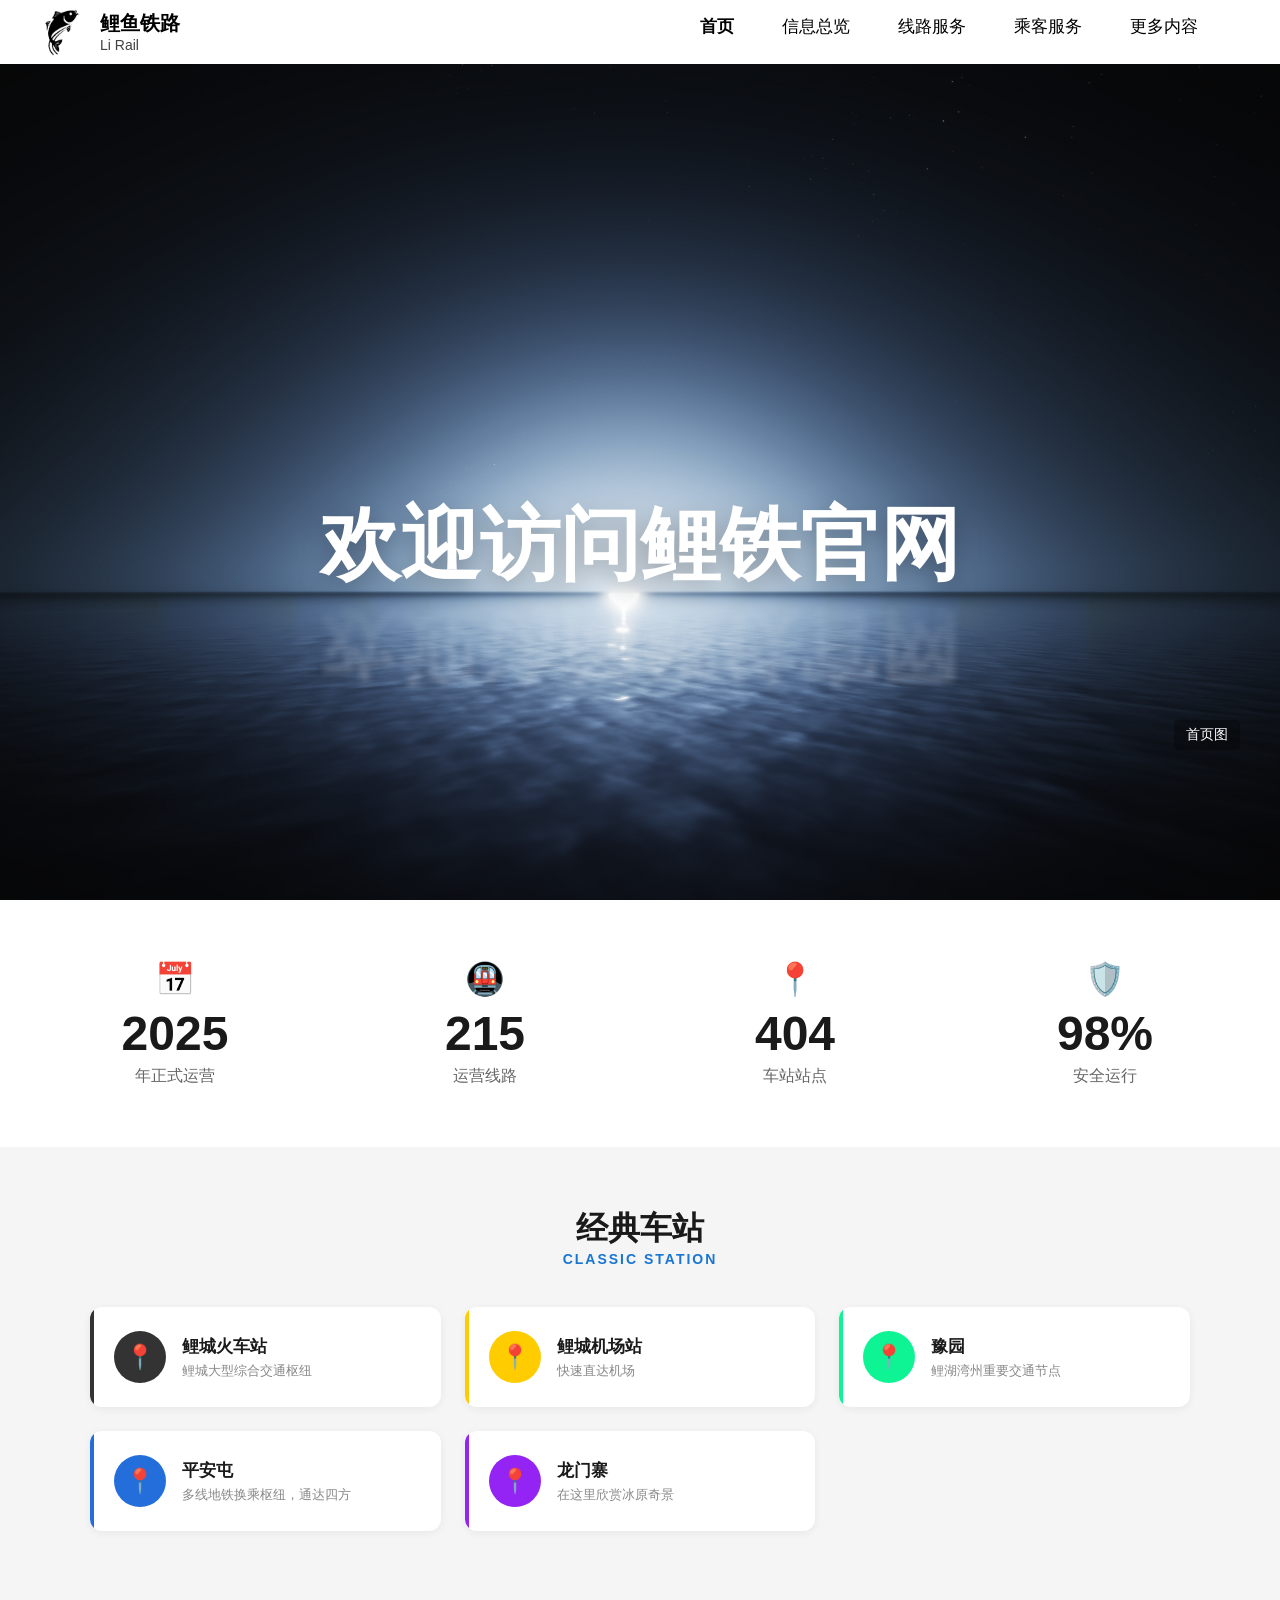
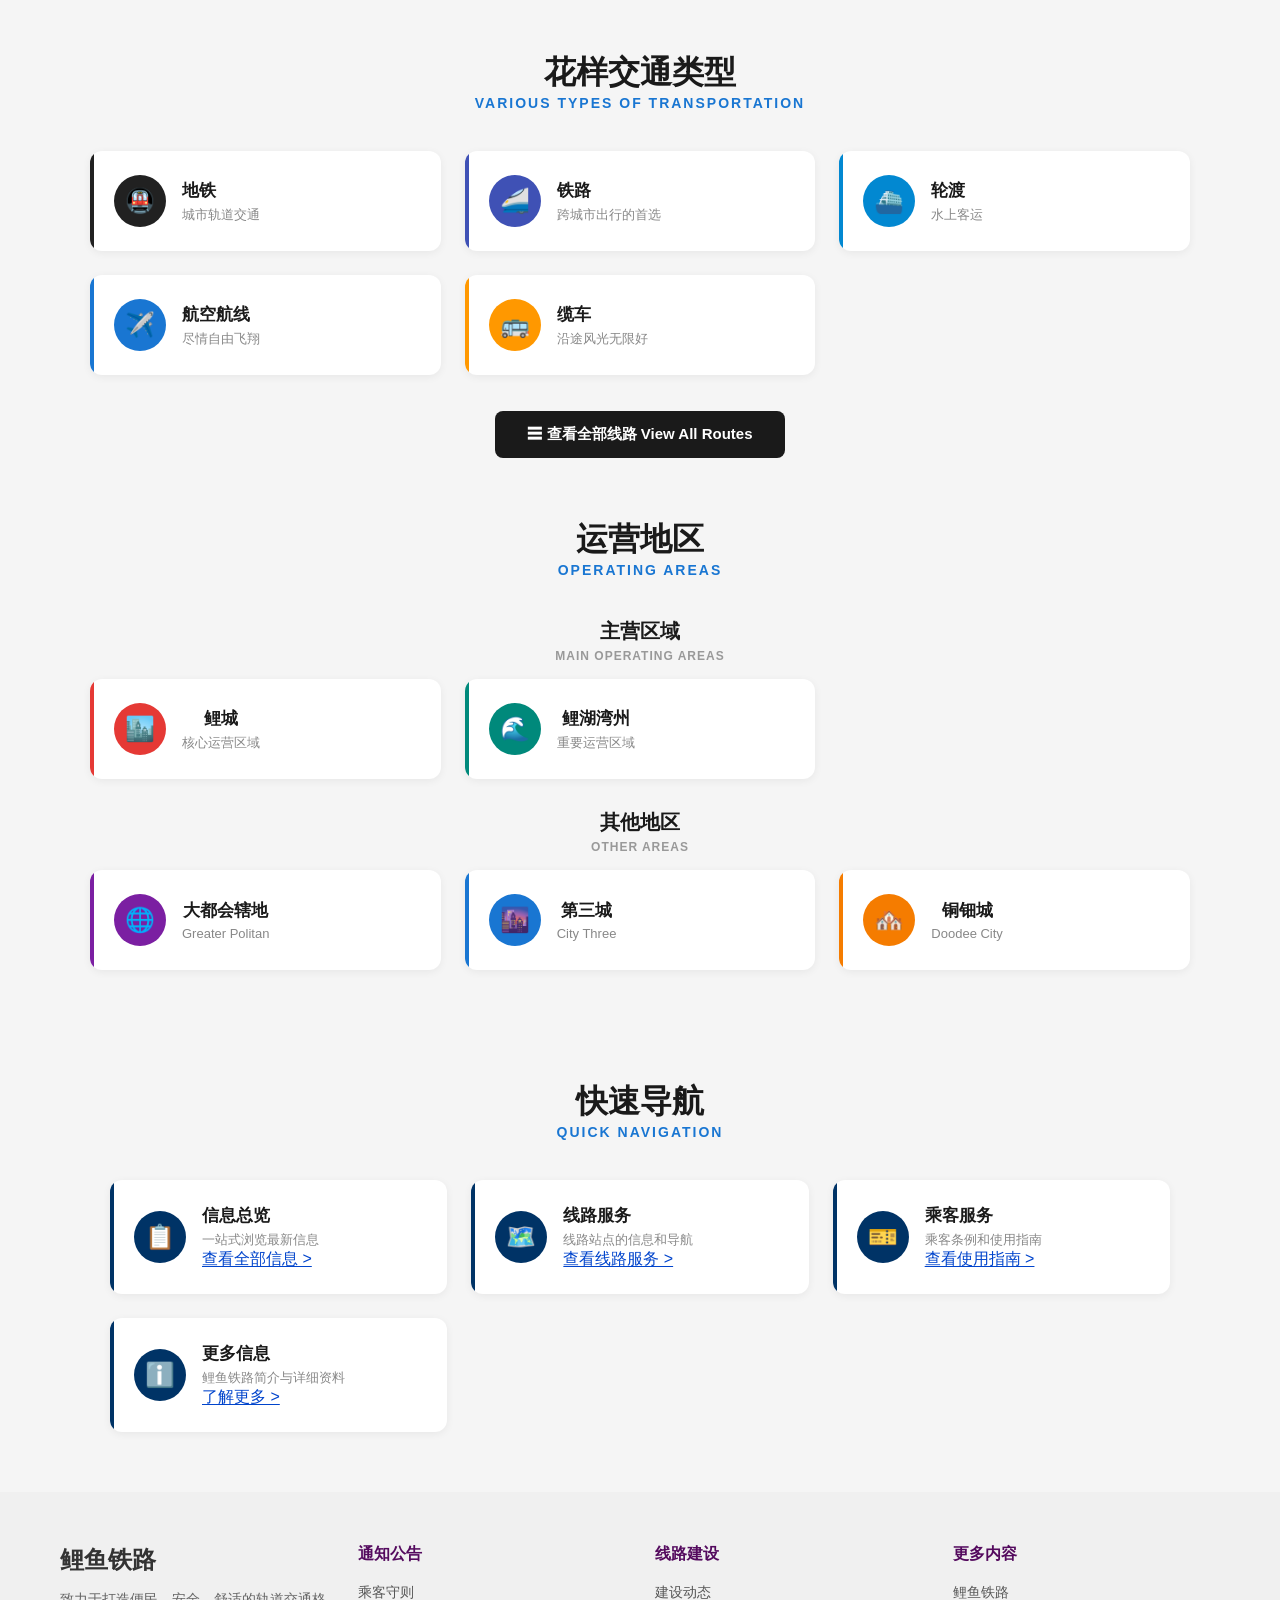
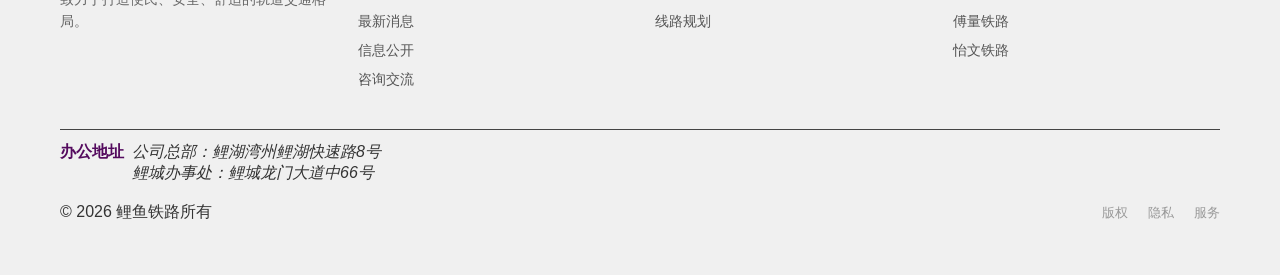
==== commit a17f3776: "v1.2.1" ====
--- a/index.html
+++ b/index.html
@@ -23,166 +23,173 @@
     <div data-include="header"></div>
 
 <!--主视觉横幅区-->
-<main id="snap-container"><!--第一节-->
-    <section id="first-screen" class="snap-page">
-            <div class="hero-banner" id="section-banner">
-                    <!-- 将首页图片改为背景图：可通过 CSS 或行内 style 修改 background-image -->
-                    <div class="banner-bg" role="img" aria-label="站点横幅" style="background-image: url('assets/images/abcd.png');">
-                        <!-- 文字使用 data-text 属性以便生成倒影 -->
-                        <div class="hero-title" data-text="欢迎访问鲤铁官网">欢迎访问鲤铁官网</div>
-                    </div>
-
-                    <div class="hero-inner">
-                        <div class="banner-label">
-                            <span>首页图</span>
-                        </div>
-                    </div>
-            </div>
-            <!-- 预留底部功能区 -->
+<main id="snap-container">
+    <!-- 第一节：首页图 -->
+    <section id="section-1" class="snap-page">
+        <div class="hero-banner" id="section-banner">
+            <!-- 将首页图片改为背景图：可通过 CSS 或行内 style 修改 background-image -->
+            <div class="banner-bg" role="img" aria-label="站点横幅" style="background-image: url('assets/images/abcd.png');">
+                <!-- 文字使用 data-text 属性以便生成倒影 -->
+                <div class="hero-title" data-text="欢迎访问鲤铁官网">欢迎访问鲤铁官网</div>
+            </div>
+
+            <div class="hero-inner">
+                <div class="banner-label">
+                    <span>首页图</span>
+                </div>
+            </div>
+        </div><!-- .snap-content-wrapper -->
     </section>
-<!-- 数据展示面板 -->
-    <section class="stats-panel">
-        <div class="stats-container">
-            <div class="stat-item">
-                <div class="stat-icon">📅</div>
-                <div class="stat-number">2025</div>
-                <div class="stat-label">年正式运营</div>
-            </div>
-            <div class="stat-item">
-                <div class="stat-icon">🚇</div>
-                <div class="stat-number" id="stat-routes">--</div>
-                <div class="stat-label">运营线路</div>
-            </div>
-            <div class="stat-item">
-                <div class="stat-icon">📍</div>
-                <div class="stat-number" id="stat-stations">--</div>
-                <div class="stat-label">车站站点</div>
-            </div>
-            <div class="stat-item">
-                <div class="stat-icon">🛡️</div>
-                <div class="stat-number" id="stat-safety">--</div>
-                <div class="stat-label">安全运行</div>
-            </div>
+
+    <!-- 第二节：数据面板 + 交通枢纽总览 -->
+    <section id="section-2" class="snap-page">
+        <div class="snap-content-wrapper">
+            <!-- 数据展示面板 -->
+            <div class="stats-panel animate-on-scroll">
+            <div class="stats-container">
+                <div class="stat-item">
+                    <div class="stat-icon">📅</div>
+                    <div class="stat-number">2025</div>
+                    <div class="stat-label">年正式运营</div>
+                </div>
+                <div class="stat-item">
+                    <div class="stat-icon">🚇</div>
+                    <div class="stat-number" id="stat-routes">--</div>
+                    <div class="stat-label">运营线路</div>
+                </div>
+                <div class="stat-item">
+                    <div class="stat-icon">📍</div>
+                    <div class="stat-number" id="stat-stations">--</div>
+                    <div class="stat-label">车站站点</div>
+                </div>
+                <div class="stat-item">
+                    <div class="stat-icon">🛡️</div>
+                    <div class="stat-number" id="stat-safety">--</div>
+                    <div class="stat-label">安全运行</div>
+                </div>
+            </div>
+        </div>
+
+        <!-- 交通枢纽总观 -->
+        <div class="quick-access-section animate-on-scroll">
+            <div class="qa-header">
+                <h2 class="qa-title">经典车站</h2>
+                <span class="qa-subtitle">Classic Station</span>
+            </div>
+            <div class="qa-grid">
+                <a href="#" class="qa-card animate-on-scroll" style="--card-color: #333;">
+                    <div class="qa-icon-circle">
+                        <span class="qa-icon">📍</span>
+                    </div>
+                    <div class="qa-text">
+                        <h3>鲤城火车站</h3>
+                        <p>鲤城大型综合交通枢纽</p>
+                    </div>
+                </a>
+                <a href="#" class="qa-card animate-on-scroll" style="--card-color: #ffcc00;">
+                    <div class="qa-icon-circle">
+                        <span class="qa-icon">📍</span>
+                    </div>
+                    <div class="qa-text">
+                        <h3>鲤城机场站</h3>
+                        <p>快速直达机场</p>
+                    </div>
+                </a>
+                <a href="#" class="qa-card animate-on-scroll" style="--card-color: #0ef494;">
+                    <div class="qa-icon-circle">
+                        <span class="qa-icon">📍</span>
+                    </div>
+                    <div class="qa-text">
+                        <h3>豫园</h3>
+                        <p>鲤湖湾州重要交通节点</p>
+                    </div>
+                </a>
+                <a href="#" class="qa-card animate-on-scroll" style="--card-color: #246edc;">
+                    <div class="qa-icon-circle">
+                        <span class="qa-icon">📍</span>
+                    </div>
+                    <div class="qa-text">
+                        <h3>平安屯</h3>
+                        <p>多线地铁换乘枢纽，通达四方</p>
+                    </div>
+                </a>
+                <a href="#" class="qa-card animate-on-scroll" style="--card-color: #9324f3;">
+                    <div class="qa-icon-circle">
+                        <span class="qa-icon">📍</span>
+                    </div>
+                    <div class="qa-text">
+                        <h3>龙门寨</h3>
+                        <p>在这里欣赏冰原奇景</p>
+                    </div>
+                </a>
+            </div>
+        </div>
         </div>
     </section>
 
-<!-- 交通枢纽总观 -->
-    <section class="quick-access-section">
-        <div class="qa-header">
-            <h2 class="qa-title">经典车站</h2>
-            <span class="qa-subtitle">Classic Station</span>
-        </div>
-        <div class="qa-grid">
-            <a href="#" class="qa-card" style="--card-color: #333;">
-                <div class="qa-icon-circle">
-                    <span class="qa-icon">📍</span>
-                </div>
-                <div class="qa-text">
-                    <h3>鲤城火车站</h3>
-                    <p>鲤城大型综合交通枢纽</p>
-                </div>
-            </a>
-            <a href="#" class="qa-card" style="--card-color: #ffcc00;">
-                <div class="qa-icon-circle">
-                    <span class="qa-icon">📍</span>
-                </div>
-                <div class="qa-text">
-                    <h3>鲤城机场站</h3>
-                    <p>快速直达机场</p>
-                </div>
-            </a>
-            <a href="#" class="qa-card" style="--card-color: #0ef494;">
-                <div class="qa-icon-circle">
-                    <span class="qa-icon">📍</span>
-                </div>
-                <div class="qa-text">
-                    <h3>豫园</h3>
-                    <p>鲤湖湾州重要交通节点</p>
-                </div>
-            </a>
-            <a href="#" class="qa-card" style="--card-color: #246edc;">
-                <div class="qa-icon-circle">
-                    <span class="qa-icon">📍</span>
-                </div>
-                <div class="qa-text">
-                    <h3>平安屯</h3>
-                    <p>多线地铁换乘枢纽，通达四方</p>
-                </div>
-            </a>
-            <a href="#" class="qa-card" style="--card-color: #9324f3;">
-                <div class="qa-icon-circle">
-                    <span class="qa-icon">📍</span>
-                </div>
-                <div class="qa-text">
-                    <h3>龙门寨</h3>
-                    <p>在这里欣赏冰原奇景</p>
-                </div>
-            </a>
-        </div>
-    </section>
-
-<!-- 交通类型查看 -->
-    <section class="quick-access-section">
-        <div class="qa-header">
-            <h2 class="qa-title">花样交通类型</h2>
-            <span class="qa-subtitle">Various types of transportation</span>
-        </div>
-        <div class="qa-grid">
-            <a href="views/route.html?category=NORMAL" class="qa-card" style="--card-color: #212121;">
-                <div class="qa-icon-circle">
-                    <span class="qa-icon">🚇</span>
-                </div>
-                <div class="qa-text">
-                    <h3>地铁</h3>
-                    <p>城市轨道交通</p>
-                </div>
-            </a>
-            <a href="views/route.html?category=HIGH_SPEED" class="qa-card" style="--card-color: #3f51b5;">
-                <div class="qa-icon-circle">
-                    <span class="qa-icon">🚄</span>
-                </div>
-                <div class="qa-text">
-                    <h3>铁路</h3>
-                    <p>跨城市出行的首选</p>
-                </div>
-            </a>
-            <a href="views/route.html?category=BOAT" class="qa-card" style="--card-color: #0288d1;">
-                <div class="qa-icon-circle">
-                    <span class="qa-icon">⛴️</span>
-                </div>
-                <div class="qa-text">
-                    <h3>轮渡</h3>
-                    <p>水上客运</p>
-                </div>
-            </a>
-            <a href="views/route.html?category=AIRPLANE" class="qa-card" style="--card-color: #1976d2;">
-                <div class="qa-icon-circle">
-                    <span class="qa-icon">✈️</span>
-                </div>
-                <div class="qa-text">
-                    <h3>航空航线</h3>
-                    <p>尽情自由飞翔</p>
-                </div>
-            </a>
-            <a href="views/route.html?category=CABLE_CAR" class="qa-card" style="--card-color: #ff9800;">
-                <div class="qa-icon-circle">
-                    <span class="qa-icon">🚌</span>
-                </div>
-                <div class="qa-text">
-                    <h3>缆车</h3>
-                    <p>沿途风光无限好</p>
-                </div>
-            </a>
-        </div>
-        <div class="qa-footer">
-            <a href="views/route.html" class="qa-btn-all">☰ 查看全部线路 View All Routes</a>
-        </div>
-    </section>
-
-<!--第二节开始-->
-    <section id="second-screen" class="snap-page">
+    <!-- 第三节：花样交通类型 + 运营地区 -->
+    <section id="section-3" class="snap-page">
+        <div class="snap-content-wrapper">
+            <!-- 交通类型查看 -->
+            <div class="quick-access-section animate-on-scroll">
+            <div class="qa-header">
+                <h2 class="qa-title">花样交通类型</h2>
+                <span class="qa-subtitle">Various types of transportation</span>
+            </div>
+            <div class="qa-grid">
+                <a href="views/route.html?category=NORMAL" class="qa-card animate-on-scroll" style="--card-color: #212121;">
+                    <div class="qa-icon-circle">
+                        <span class="qa-icon">🚇</span>
+                    </div>
+                    <div class="qa-text">
+                        <h3>地铁</h3>
+                        <p>城市轨道交通</p>
+                    </div>
+                </a>
+                <a href="views/route.html?category=HIGH_SPEED" class="qa-card animate-on-scroll" style="--card-color: #3f51b5;">
+                    <div class="qa-icon-circle">
+                        <span class="qa-icon">🚄</span>
+                    </div>
+                    <div class="qa-text">
+                        <h3>铁路</h3>
+                        <p>跨城市出行的首选</p>
+                    </div>
+                </a>
+                <a href="views/route.html?category=BOAT" class="qa-card animate-on-scroll" style="--card-color: #0288d1;">
+                    <div class="qa-icon-circle">
+                        <span class="qa-icon">⛴️</span>
+                    </div>
+                    <div class="qa-text">
+                        <h3>轮渡</h3>
+                        <p>水上客运</p>
+                    </div>
+                </a>
+                <a href="views/route.html?category=AIRPLANE" class="qa-card animate-on-scroll" style="--card-color: #1976d2;">
+                    <div class="qa-icon-circle">
+                        <span class="qa-icon">✈️</span>
+                    </div>
+                    <div class="qa-text">
+                        <h3>航空航线</h3>
+                        <p>尽情自由飞翔</p>
+                    </div>
+                </a>
+                <a href="views/route.html?category=CABLE_CAR" class="qa-card animate-on-scroll" style="--card-color: #ff9800;">
+                    <div class="qa-icon-circle">
+                        <span class="qa-icon">🚌</span>
+                    </div>
+                    <div class="qa-text">
+                        <h3>缆车</h3>
+                        <p>沿途风光无限好</p>
+                    </div>
+                </a>
+            </div>
+            <div class="qa-footer">
+                <a href="views/route.html" class="qa-btn-all">☰ 查看全部线路 View All Routes</a>
+            </div>
+        </div>
+
         <!-- 运营地区 -->
-        <div class="region-section">
+        <div class="region-section animate-on-scroll">
             <div class="qa-header">
                 <h2 class="qa-title">运营地区</h2>
                 <span class="qa-subtitle">Operating Areas</span>
@@ -193,7 +200,7 @@
                 <h3 class="region-subtitle">主营区域</h3>
                 <span class="region-subtitle-en">Main Operating Areas</span>
                 <div class="qa-grid">
-                    <a href="views/route.html?tab=route-map&map=鲤湖湾州及鲤城" class="qa-card" style="--card-color: #e53935;">
+                    <a href="views/route.html?tab=route-map&map=鲤湖湾州及鲤城" class="qa-card animate-on-scroll" style="--card-color: #e53935;">
                         <div class="qa-icon-circle">
                             <span class="qa-icon">🏙️</span>
                         </div>
@@ -202,7 +209,7 @@
                             <p>核心运营区域</p>
                         </div>
                     </a>
-                    <a href="views/route.html?tab=route-map&map=鲤湖湾州及鲤城" class="qa-card" style="--card-color: #00897b;">
+                    <a href="views/route.html?tab=route-map&map=鲤湖湾州及鲤城" class="qa-card animate-on-scroll" style="--card-color: #00897b;">
                         <div class="qa-icon-circle">
                             <span class="qa-icon">🌊</span>
                         </div>
@@ -219,7 +226,7 @@
                 <h3 class="region-subtitle">其他地区</h3>
                 <span class="region-subtitle-en">Other Areas</span>
                 <div class="qa-grid">
-                    <a href="views/route.html?tab=route-map&map=大都会辖地" class="qa-card" style="--card-color: #7b1fa2;">
+                    <a href="views/route.html?tab=route-map&map=大都会辖地" class="qa-card animate-on-scroll" style="--card-color: #7b1fa2;">
                         <div class="qa-icon-circle">
                             <span class="qa-icon">🌐</span>
                         </div>
@@ -228,7 +235,7 @@
                             <p>Greater Politan</p>
                         </div>
                     </a>
-                    <a href="views/route.html?tab=route-map&map=第三城" class="qa-card" style="--card-color: #1976d2;">
+                    <a href="views/route.html?tab=route-map&map=第三城" class="qa-card animate-on-scroll" style="--card-color: #1976d2;">
                         <div class="qa-icon-circle">
                             <span class="qa-icon">🌆</span>
                         </div>
@@ -237,7 +244,7 @@
                             <p>City Three</p>
                         </div>
                     </a>
-                    <a href="views/route.html?tab=route-map&map=铜钿城" class="qa-card" style="--card-color: #f57c00;">
+                    <a href="views/route.html?tab=route-map&map=铜钿城" class="qa-card animate-on-scroll" style="--card-color: #f57c00;">
                         <div class="qa-icon-circle">
                             <span class="qa-icon">🏘️</span>
                         </div>
@@ -249,58 +256,65 @@
                 </div>
             </div>
         </div>
-
-        <!-- 信息总览等四个功能入口 -->
-        <div class="qa-header">
-            <h2 class="qa-title">快速导航</h2>
-            <span class="qa-subtitle">Quick Navigation</span>
-        </div>
-        <div class="second-grid">
-            <a href="views/info.html" class="qa-card" style="--card-color: var(--secondary-color);">
-                <div class="qa-icon-circle">
-                    <span class="qa-icon">📋</span>
-                </div>
-                <div class="qa-text">
-                    <h3>信息总览</h3>
-                    <p>一站式浏览最新信息</p>
-                    <span class="page-link">查看全部信息 &gt;</span>
-                </div>
-            </a>
-
-            <a href="views/route.html" class="qa-card" style="--card-color: var(--secondary-color);">
-                <div class="qa-icon-circle">
-                    <span class="qa-icon">🗺️</span>
-                </div>
-                <div class="qa-text">
-                    <h3>线路服务</h3>
-                    <p>线路站点的信息和导航</p>
-                    <span class="page-link">查看线路服务 &gt;</span>
-                </div>
-            </a>
-
-            <a href="views/server.html" class="qa-card" style="--card-color: var(--secondary-color);">
-                <div class="qa-icon-circle">
-                    <span class="qa-icon">🎫</span>
-                </div>
-                <div class="qa-text">
-                    <h3>乘客服务</h3>
-                    <p>乘客条例和使用指南</p>
-                    <span class="page-link">查看使用指南 &gt;</span>
-                </div>
-            </a>
-
-            <a href="views/moreinfo.html" class="qa-card" style="--card-color: var(--secondary-color);">
-                <div class="qa-icon-circle">
-                    <span class="qa-icon">ℹ️</span>
-                </div>
-                <div class="qa-text">
-                    <h3>更多信息</h3>
-                    <p>鲤鱼铁路简介与详细资料</p>
-                    <span class="page-link">了解更多 &gt;</span>
-                </div>
-            </a>
-        </div>
-    </section><!-- 第二节结束 -->
+        </div>
+    </section>
+
+    <!-- 第四节：快速导航 -->
+    <section id="section-4" class="snap-page">
+        <div class="snap-content-wrapper">
+            <div class="quick-access-section animate-on-scroll">
+            <div class="qa-header">
+                <h2 class="qa-title">快速导航</h2>
+                <span class="qa-subtitle">Quick Navigation</span>
+            </div>
+            <div class="second-grid">
+                <a href="views/info.html" class="qa-card animate-on-scroll" style="--card-color: var(--secondary-color);">
+                    <div class="qa-icon-circle">
+                        <span class="qa-icon">📋</span>
+                    </div>
+                    <div class="qa-text">
+                        <h3>信息总览</h3>
+                        <p>一站式浏览最新信息</p>
+                        <span class="page-link">查看全部信息 &gt;</span>
+                    </div>
+                </a>
+
+                <a href="views/route.html" class="qa-card animate-on-scroll" style="--card-color: var(--secondary-color);">
+                    <div class="qa-icon-circle">
+                        <span class="qa-icon">🗺️</span>
+                    </div>
+                    <div class="qa-text">
+                        <h3>线路服务</h3>
+                        <p>线路站点的信息和导航</p>
+                        <span class="page-link">查看线路服务 &gt;</span>
+                    </div>
+                </a>
+
+                <a href="views/server.html" class="qa-card animate-on-scroll" style="--card-color: var(--secondary-color);">
+                    <div class="qa-icon-circle">
+                        <span class="qa-icon">🎫</span>
+                    </div>
+                    <div class="qa-text">
+                        <h3>乘客服务</h3>
+                        <p>乘客条例和使用指南</p>
+                        <span class="page-link">查看使用指南 &gt;</span>
+                    </div>
+                </a>
+
+                <a href="views/moreinfo.html" class="qa-card animate-on-scroll" style="--card-color: var(--secondary-color);">
+                    <div class="qa-icon-circle">
+                        <span class="qa-icon">ℹ️</span>
+                    </div>
+                    <div class="qa-text">
+                        <h3>更多信息</h3>
+                        <p>鲤鱼铁路简介与详细资料</p>
+                        <span class="page-link">了解更多 &gt;</span>
+                    </div>
+                </a>
+            </div>
+        </div>
+        </div><!-- snap-content-wrapper end -->
+    </section>
 </main>
 
 <!--网站页脚-->
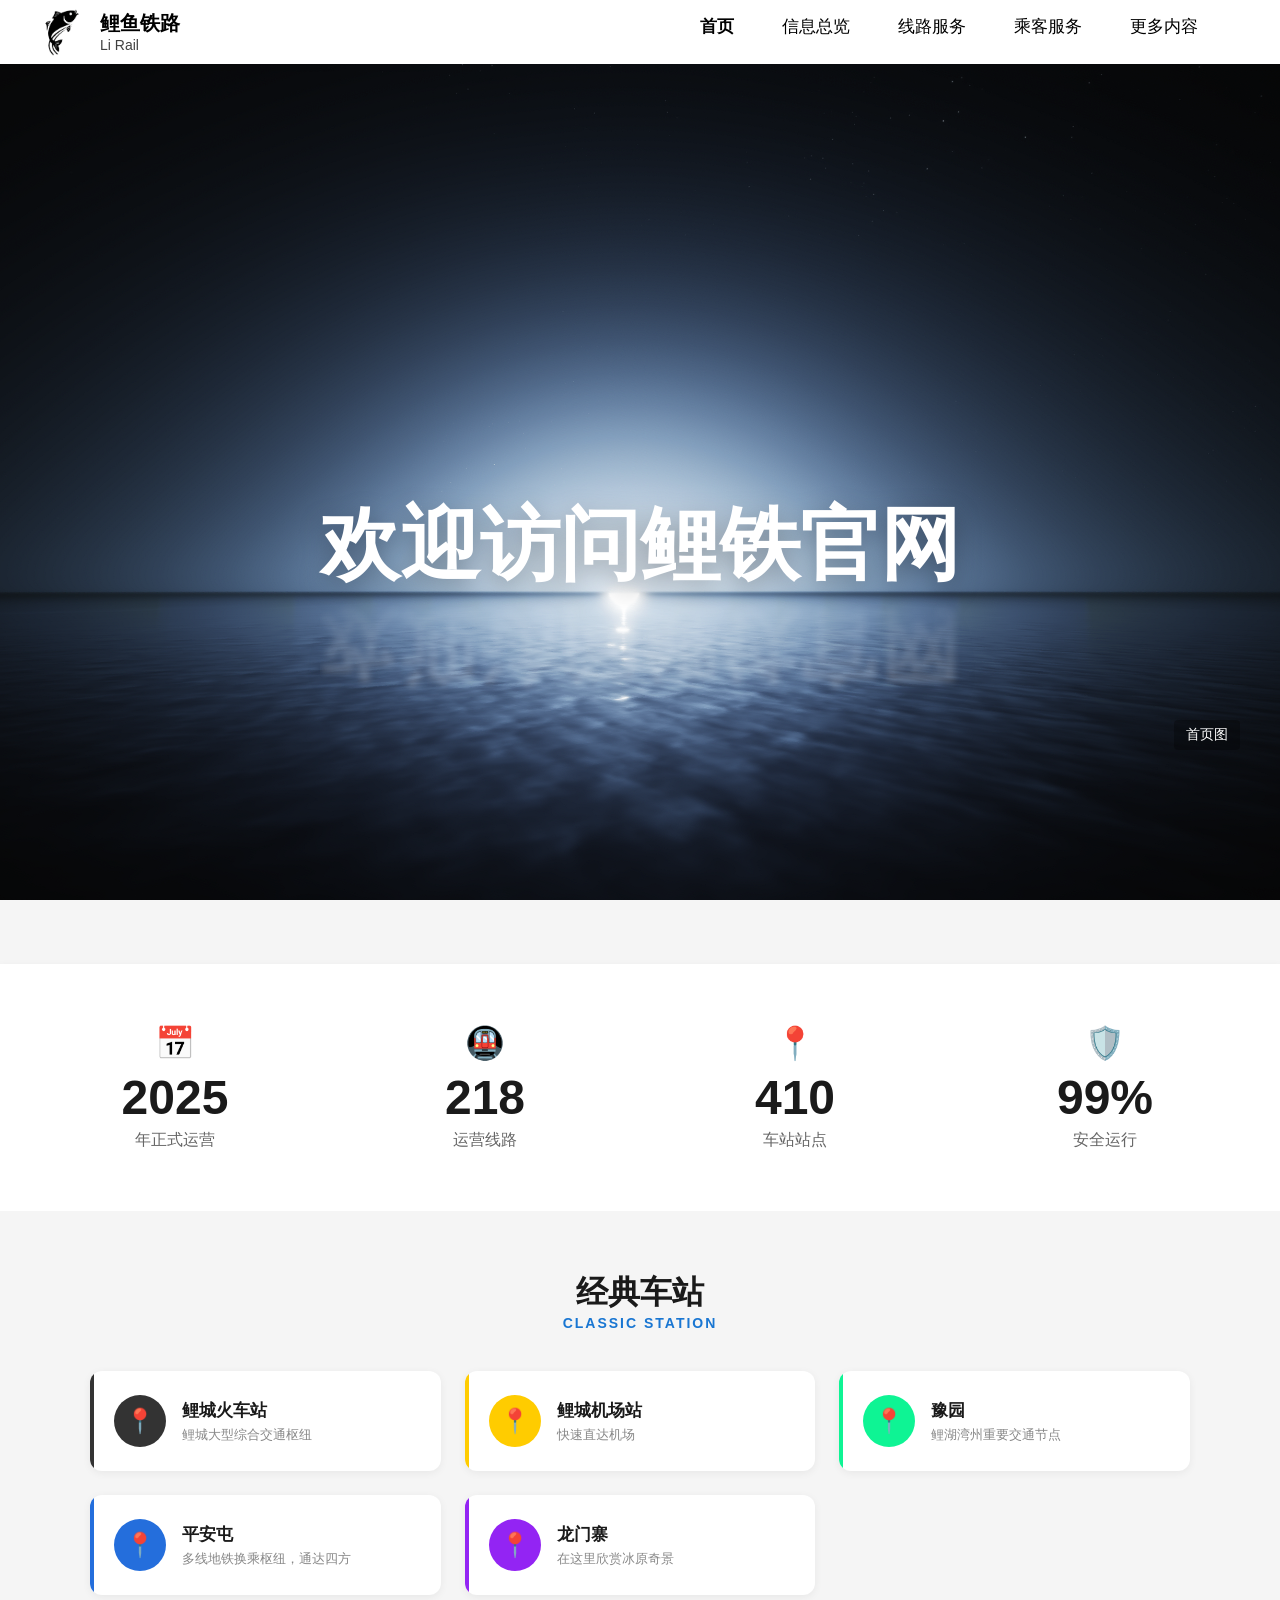
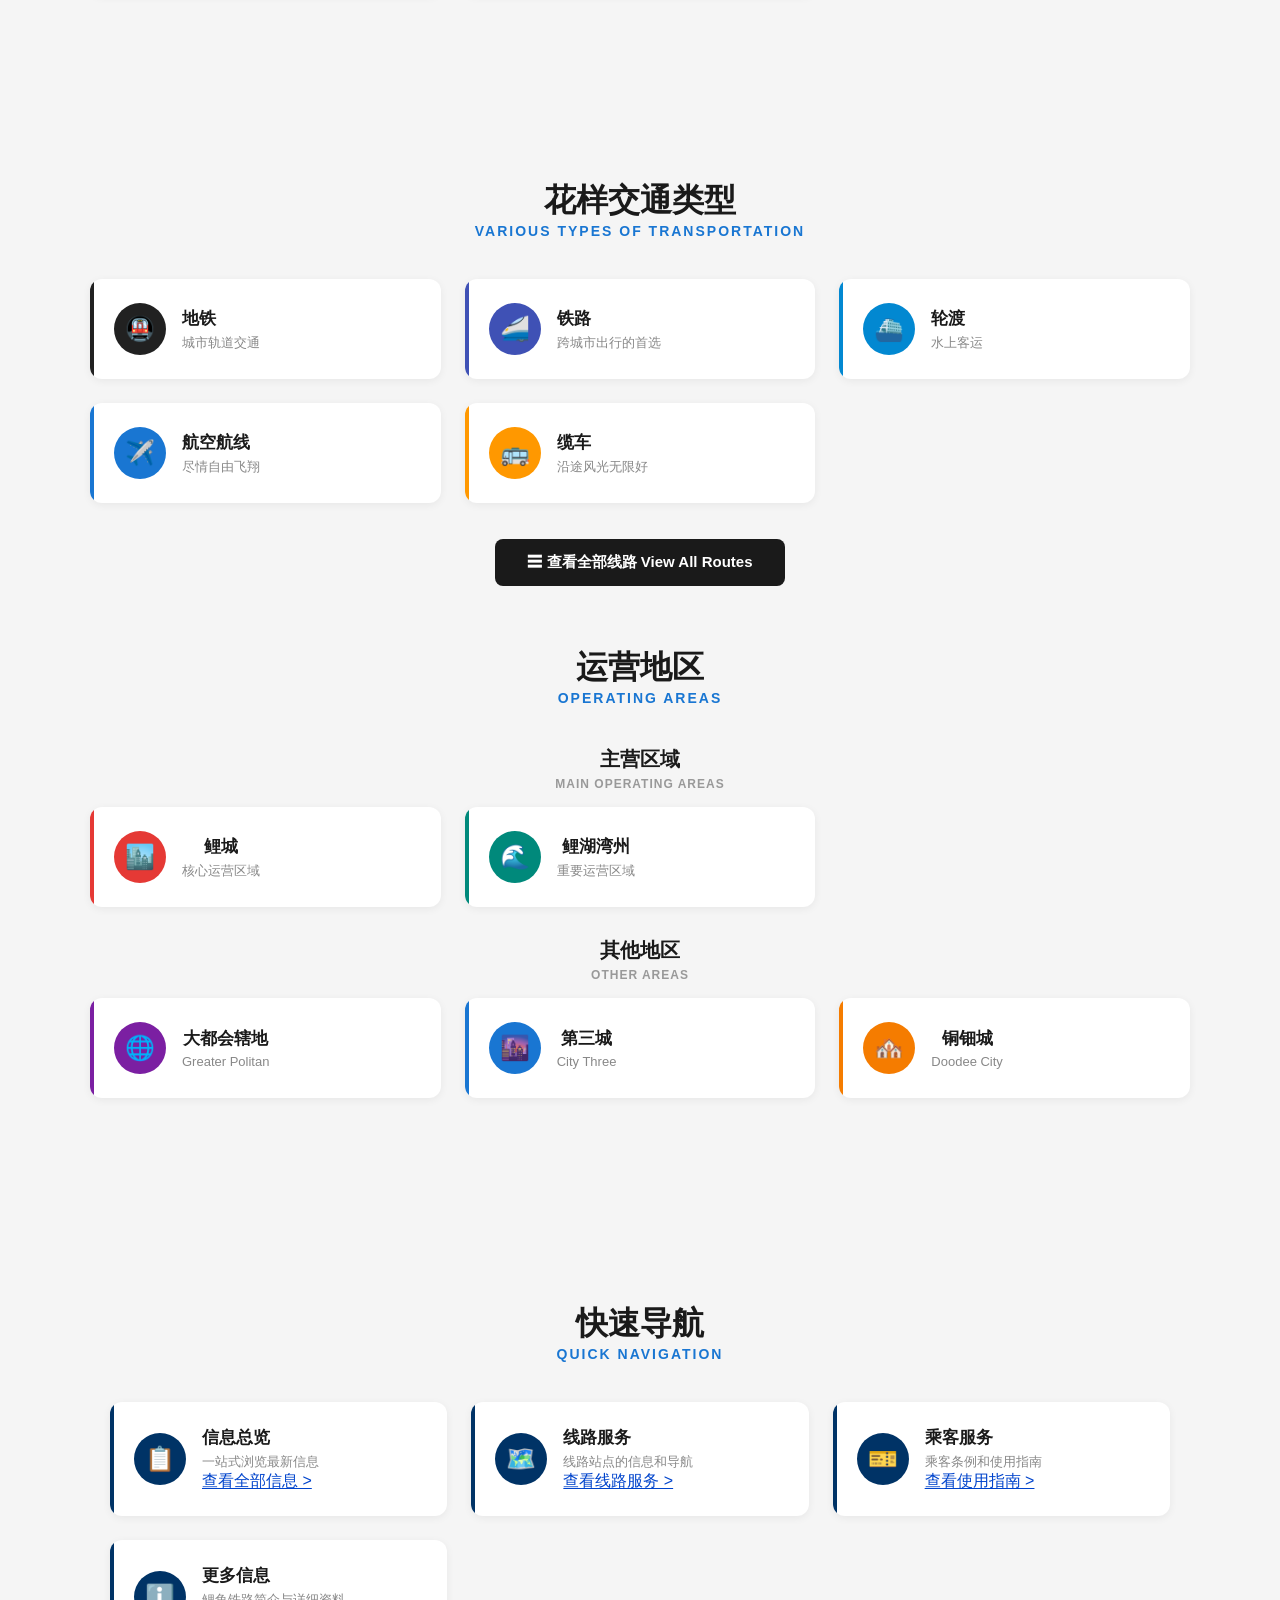
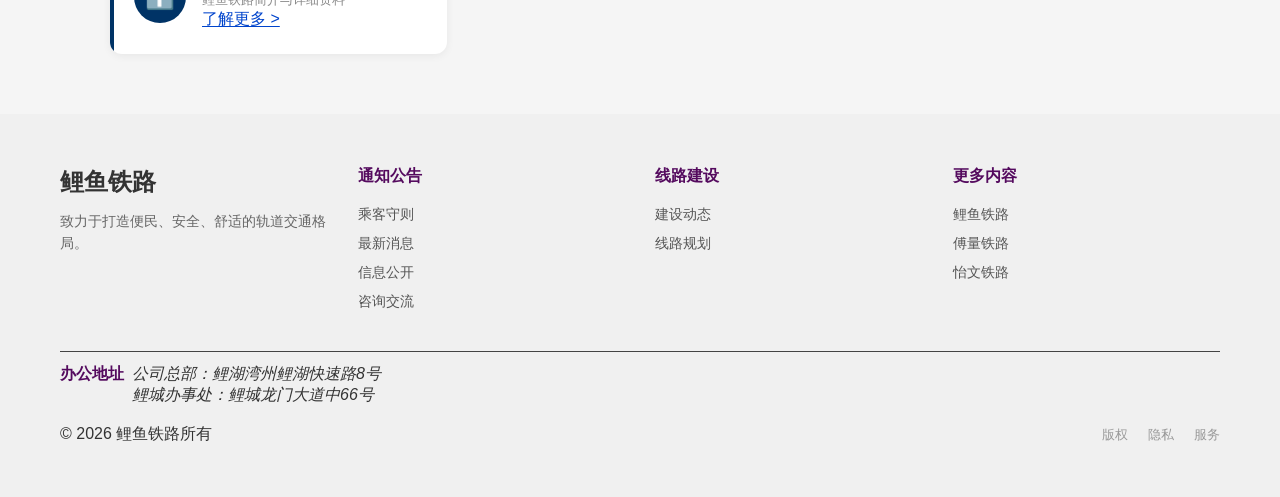
==== commit 0f6faf2d: "v1.2.1 Update index.html" ====
--- a/index.html
+++ b/index.html
@@ -11,6 +11,7 @@
     <meta property="og:title" content="鲤鱼铁路 - 官方网站">
     <meta property="og:description" content="鲤鱼铁路官方网站，提供全交通线路信息、经典车站查询及乘客服务指南。">
     <meta property="og:type" content="website">
+    <meta name="msvalidate.01" content="10395D6BB88106AF4E26B3D292621EED" />
     <title>鲤鱼铁路 - 官方网站</title>
 <!--引入外部样式文件，统一管理页面样式-->
     <link rel="stylesheet" href="assets/css/base.css">
@@ -323,4 +324,4 @@
     <script src="assets/js/include-fragments.js"></script>
     <script src="assets/js/stats.js"></script>
 </body>
-</html>+</html>
--- a/assets/css/part.css
+++ b/assets/css/part.css
@@ -449,6 +449,7 @@
    特点：蓝色下划线，悬停时变为紫色波浪线并轻微上浮 */
 .page-link,
 .info-page main a,
+.server-page main a,
 .moreinfo-page main a {
     color: #0044cc;
     text-decoration: underline;
@@ -459,6 +460,7 @@
 
 .page-link:hover, .page-link:focus,
 .info-page main a:hover, .info-page main a:focus,
+.server-page main a:hover, .server-page main a:focus,
 .moreinfo-page main a:hover, .moreinfo-page main a:focus {
     color: #6a0dad; /* 紫色 */
     text-decoration-style: wavy; /* 波浪线 */
@@ -703,3 +705,327 @@
 /* 文章正文字体*/
 .content-card, .card-body, .card {
     font-family: var(--article-font), sans-serif; }
+
+/* ========== 通用垂直导航选项样式 ==========
+   适用于：moreinfo.html, server.html, route.html 的子选项
+   特点：白色背景选中、红色左边框、悬停右移效果 */
+
+/* 通用垂直导航项基础样式 */
+.vertical-nav-item,
+.sub-nav-content .category-tab,
+.sub-nav-content .map-nav-item {
+    display: block;
+    width: 100%;
+    padding: 16px 24px;
+    border: none;
+    border-left: 4px solid transparent;
+    background: transparent;
+    cursor: pointer;
+    transition: all 0.2s ease;
+    font-size: 15px;
+    font-weight: 500;
+    color: #333;
+    text-align: left;
+    white-space: normal;
+    word-break: keep-all;
+    text-decoration: none;
+}
+
+/* 悬停效果：浅灰色背景 + 红色文字 + 向右移动 */
+.vertical-nav-item:hover,
+.sub-nav-content .category-tab:hover,
+.sub-nav-content .map-nav-item:hover {
+    background: #ebebeb;
+    color: #c00000;
+    padding-left: 28px;
+}
+
+/* 选中状态：白色背景 + 红色文字 + 红色左边框 */
+.vertical-nav-item.active,
+.sub-nav-content .category-tab.active,
+.sub-nav-content .map-nav-item.active {
+    background: #ffffff;
+    color: #c00000;
+    font-weight: 600;
+    border-left-color: #c00000;
+}
+
+/* ========== Server 页面专属导航样式 ==========
+   适用于：server.html, info.html, moreinfo.html
+   特点：更大的字号、额外的阴影效果 */
+
+.server-nav-link {
+    display: block;
+    padding: 16px 24px;
+    font-size: 18px; /* 比普通导航项更大 */
+    color: #333;
+    text-decoration: none;
+    border-left: 4px solid transparent;
+    transition: all 0.2s ease;
+    cursor: pointer;
+}
+
+/* 悬停效果：与通用导航保持一致 */
+.server-nav-link:hover {
+    background: #ebebeb;
+    color: #c00000;
+    padding-left: 28px; /* 添加右移动效 */
+}
+
+/* 激活状态：添加额外阴影效果 */
+.server-nav-link.active {
+    background: #ffffff;
+    color: #c00000;
+    border-left-color: #c00000;
+    font-weight: 600;
+    box-shadow: inset 10px 0 0 #c00000; /* 独特的内阴影效果 */
+}
+
+/* ========== Server 页面布局样式 ==========
+   适用于：server.html, info.html, moreinfo.html
+   布局：左侧导航菜单 + 右侧内容区域 */
+
+/* 页面整体布局 */
+.server-page {
+    display: flex;
+    gap: 0;
+    max-width: 1400px;
+    margin: 0 auto;
+    padding: 20px 20px 0;
+    min-height: calc(100vh - var(--header-height)); /* 减去Header高度，防止顶部显示页脚 */
+    position: relative;
+}
+
+/* 左侧导航菜单容器 */
+.server-nav {
+    width: 260px;
+    flex-shrink: 0;
+    background: #f5f5f5;
+    border: 1px solid #e0e0e0;
+    border-right: none;
+    padding: 20px 0;
+    position: sticky;
+    top: 80px; /* 距离顶部header的距离 */
+    height: fit-content;
+    max-height: calc(100vh - 120px);
+    overflow-y: auto;
+}
+
+.server-nav-list {
+    list-style: none;
+    padding: 0;
+    margin: 0;
+}
+
+.server-nav-item {
+    margin: 0;
+    padding: 0;
+}
+
+/* 右侧内容区域 */
+.server-content {
+    width: 900px; /* 固定宽度 */
+    flex-shrink: 0; /* 防止内容区域收缩 */
+    min-width: 900px; /* 最小宽度确保不会变窄 */
+    min-height: calc(100vh - var(--header-height)); /* 减去Header高度，防止顶部显示页脚 */
+    padding: 30px 40px 120px; /* 底部增加120px内边距，避免页脚出现 */
+    background: #FFFCF7; /* 作业本纸的温暖米黄色 */
+    border: 1px solid #e0e0e0;
+    border-left: none;
+    position: relative;
+}
+
+/* 内容章节标题 */
+.server-section-title {
+    font-size: 28px;
+    font-weight: 700;
+    color: #1a1a1a;
+    margin-bottom: 24px;
+    padding-bottom: 12px;
+    border-bottom: 3px solid #e60012;
+    line-height: 1.3;
+}
+
+/* 内容区域中的 article 标签样式（loader.js 注入的内容） */
+.server-section article {
+    font-size: 18px; /* 正文字号 */
+    color: #333;
+    line-height: 1.8;
+}
+
+.server-section article p {
+    margin-bottom: 16px;
+    text-indent: 2em;
+    line-height: 1.8;
+}
+
+/* 标题样式（h1, h2, h3等） */
+.server-section article h1,
+.server-section article h2,
+.server-section article h3 {
+    font-size: 28px;
+    font-weight: 700;
+    color: #1a1a1a;
+    margin-top: 32px;
+    margin-bottom: 24px;
+    padding-bottom: 12px;
+    border-bottom: 3px solid #e60012;
+}
+
+.server-section article h1 {
+    font-size: 32px;
+}
+
+.server-section article h2 {
+    font-size: 28px;
+}
+
+.server-section article h3 {
+    font-size: 24px;
+    border-bottom-width: 2px;
+}
+
+/* 地址样式 */
+.server-section article address {
+    font-style: normal;
+    margin-top: 24px;
+    padding-top: 16px;
+    border-top: 1px solid #e0e0e0;
+}
+
+/* 内容区域链接样式 */
+.server-section article a {
+    color: #0066cc;
+    text-decoration: none;
+    transition: color 0.2s ease;
+}
+
+.server-section article a:hover {
+    color: #e60012;
+    text-decoration: underline;
+}
+
+/* 指南图片样式 */
+.guide-image {
+    margin: 24px 0;
+    text-align: center;
+}
+
+.guide-image img {
+    max-width: 100%;
+    height: auto;
+    border: 1px solid #e0e0e0;
+    border-radius: 4px;
+    box-shadow: 0 2px 8px rgba(0,0,0,0.1);
+}
+
+.image-caption {
+    margin-top: 12px;
+    font-size: 14px;
+    color: #666;
+    text-align: center;
+    text-indent: 0;
+}
+
+/* 内容章节默认隐藏 */
+.server-section {
+    display: none;
+}
+
+/* 显示当前激活的章节（由 JS 控制 .is-active 类） */
+.server-section.is-active {
+    display: block;
+    animation: fadeInUp 0.4s ease forwards;
+}
+
+/* 关键修复：为每个章节设置锚点偏移量，防止被 Header 遮挡或跳动 */
+.server-section {
+    scroll-margin-top: 80px; /* Header(64px) + 16px 缓冲，精准对齐减少跳动 */
+}
+
+/* 默认显示第一个章节（当 URL 无 hash 时） */
+.server-content:not(:has(.server-section.is-active)) .server-section:first-child {
+    display: block;
+}
+
+/* 初始化状态：页面加载时默认隐藏所有内容，等待 JS 激活，防止闪烁 */
+body:not(.js-loaded) .server-section {
+    display: none !important;
+}
+
+@keyframes fadeInUp {
+    from {
+        opacity: 0;
+        transform: translateY(15px);
+    }
+    to {
+        opacity: 1;
+        transform: translateY(0);
+    }
+}
+
+/* 响应式设计 */
+@media (max-width: 768px) {
+    .server-page {
+        flex-direction: column;
+        padding: 0 10px;
+    }
+
+    .server-nav {
+        width: 100%;
+        border: 1px solid #e0e0e0;
+        border-bottom: none;
+        padding: 10px 0;
+    }
+
+    .server-nav-list {
+        display: flex;
+        overflow-x: auto;
+        white-space: nowrap;
+        -webkit-overflow-scrolling: touch;
+    }
+
+    .server-nav-item {
+        flex-shrink: 0;
+    }
+
+    .server-nav-link {
+        padding: 12px 16px;
+        font-size: 16px;
+        border-left: none;
+        border-bottom: 3px solid transparent;
+    }
+
+    .server-nav-link.active {
+        border-left: none;
+        border-bottom-color: #c00000;
+    }
+
+    .server-content {
+        padding: 20px;
+        border: 1px solid #e0e0e0;
+    }
+
+    .server-section-title {
+        font-size: 24px;
+    }
+}
+
+@media (max-width: 480px) {
+    .server-nav-link {
+        padding: 10px 12px;
+        font-size: 15px;
+    }
+
+    .server-content {
+        padding: 16px;
+    }
+
+    .server-section-title {
+        font-size: 20px;
+    }
+
+    .server-section article {
+        font-size: 15px;
+    }
+}
--- a/assets/css/index.css
+++ b/assets/css/index.css
@@ -8,6 +8,74 @@
     --reflection-blur: 3px;
     /* 倒影透明度（0-1，越大越明显）*/
     --reflection-opacity: 0.9;
+    /* 卡片逐个浮出间隔时间 */
+    --card-reveal-delay: 0.3s;
+}
+
+/* Snap container 样式 - 移除滚动，让 body 统一滚动 */
+#snap-container {
+    /* 不设置 overflow，让内容自然流动 */
+}
+
+/* 每个节 - 改为普通高度 */
+.snap-page {
+    min-height: auto;
+    display: block;
+    position: relative;
+}
+
+/* 内容从下向上浮出动画 */
+@keyframes slideUpFadeIn {
+    from {
+        opacity: 0;
+        transform: translateY(60px);
+    }
+    to {
+        opacity: 1;
+        transform: translateY(0);
+    }
+}
+
+/* 默认隐藏需要动画的元素 */
+.animate-on-scroll {
+    opacity: 0;
+    transform: translateY(50px);
+    transition: opacity 1.2s cubic-bezier(0.25, 0.46, 0.45, 0.94), 
+                transform 1.2s cubic-bezier(0.25, 0.46, 0.45, 0.94) !important;
+}
+
+/* 当元素进入视口时显示 */
+.animate-on-scroll.in-view {
+    opacity: 1;
+    transform: translateY(0);
+}
+
+/* 卡片逐个浮出效果 - 使用变量统一控制间隔 */
+.qa-grid .qa-card:nth-child(1),
+.second-grid .qa-card:nth-child(1),
+.region-subsection .qa-grid .qa-card:nth-child(1) { transition-delay: 0s !important; }
+
+.qa-grid .qa-card:nth-child(2),
+.second-grid .qa-card:nth-child(2),
+.region-subsection .qa-grid .qa-card:nth-child(2) { transition-delay: var(--card-reveal-delay) !important; }
+
+.qa-grid .qa-card:nth-child(3),
+.second-grid .qa-card:nth-child(3),
+.region-subsection .qa-grid .qa-card:nth-child(3) { transition-delay: calc(var(--card-reveal-delay) * 2) !important; }
+
+.qa-grid .qa-card:nth-child(4),
+.second-grid .qa-card:nth-child(4) { transition-delay: calc(var(--card-reveal-delay) * 3) !important; }
+
+.qa-grid .qa-card:nth-child(5) { transition-delay: calc(var(--card-reveal-delay) * 4) !important; }
+.qa-grid .qa-card:nth-child(6) { transition-delay: calc(var(--card-reveal-delay) * 5) !important; }
+
+/* snap-content-wrapper 样式（如果使用了包装器） */
+.snap-content-wrapper {
+    display: flex;
+    flex-direction: column;
+    justify-content: center;
+    width: 100%;
+    min-height: 100%;
 }
 
 /* Hero标题上滑淡入动画 */
@@ -22,11 +90,33 @@
     }
 }
 
+/* 第一节的特殊处理：hero-banner 不需要等待 in-view */
+#section-1 .hero-banner,
+#section-1 .banner-bg {
+    opacity: 1 !important;
+    transition: none !important;
+}
+
+/* 移除对 hero-title 的覆盖，让它保持原有的 animation 动画 */
+
+/* 为 section 添加顶部间距，避免被固定头部遮挡 */
+.snap-page {
+    /* 默认不设置 padding-top */
+}
+
+/* 只有非第一节的 section 需要顶部间距 */
+#section-2,
+#section-3,
+#section-4 {
+    padding-top: var(--header-height);
+}
+
 /* =====index.html 页面专属样式===== */
 /* 横幅区 */
 .hero-banner {
     width: 100%;
     height: calc(100vh - var(--header-height));
+    min-height: calc(100vh - var(--header-height));
     position: relative;
     overflow: hidden;
     z-index: 0;
@@ -56,7 +146,7 @@
     left: 50%;
     transform: translateX(-50%) translateY(18px); /* 使用显式的 translateX/Y 便于同步伪元素 */
     opacity: 0;
-    animation: heroSlideUp 800ms cubic-bezier(.0,.6,.2,1) 1s forwards;
+    animation: heroSlideUp 1200ms cubic-bezier(.0,.6,.2,1) 1s forwards;
     z-index: 2;
     /* 动画结束后添加水面阴影效果 */
     filter: drop-shadow(0 8px 12px #0000004D);
@@ -104,10 +194,11 @@
     border-radius: 4px;
 }
 
-/* =====index.html 页面section间距===== */
-/* 第一节和第二节之间的间距 */
-#first-screen.snap-page {
-    margin-bottom: 20px; /* 调整这个值来改变间距大小 */
+/* =====index.html 页面section样式调整===== */
+/* 移除原有的 margin-bottom，因为现在使用 snap scroll */
+#first-screen.snap-page,
+#second-screen.snap-page {
+    margin-bottom: 0;
 }
 
 /* =====数据展示面板样式===== */
@@ -116,6 +207,7 @@
     background: #ffffff;
     padding: 60px 20px;
     box-shadow: 0 2px 8px rgba(0,0,0,0.05);
+    flex-shrink: 0;
 }
 .stats-container {
     max-width: 1200px;
@@ -164,6 +256,7 @@
     width: 100%;
     background: #f5f5f5;
     padding: 60px 20px;
+    flex-shrink: 0;
 }
 .qa-header {
     text-align: center;
@@ -226,7 +319,6 @@
     text-decoration: none;
     color: inherit;
     box-shadow: 0 2px 8px rgba(0,0,0,0.06);
-    transition: all 0.2s ease;
     position: relative;
     overflow: hidden;
 }
@@ -242,6 +334,7 @@
 .qa-card:hover {
     transform: translateY(-2px);
     box-shadow: 0 4px 16px rgba(0,0,0,0.1);
+    transition: transform 0.2s ease, box-shadow 0.2s ease !important; /* hover效果单独设置transition */
 }
 .qa-icon-circle {
     width: 52px;
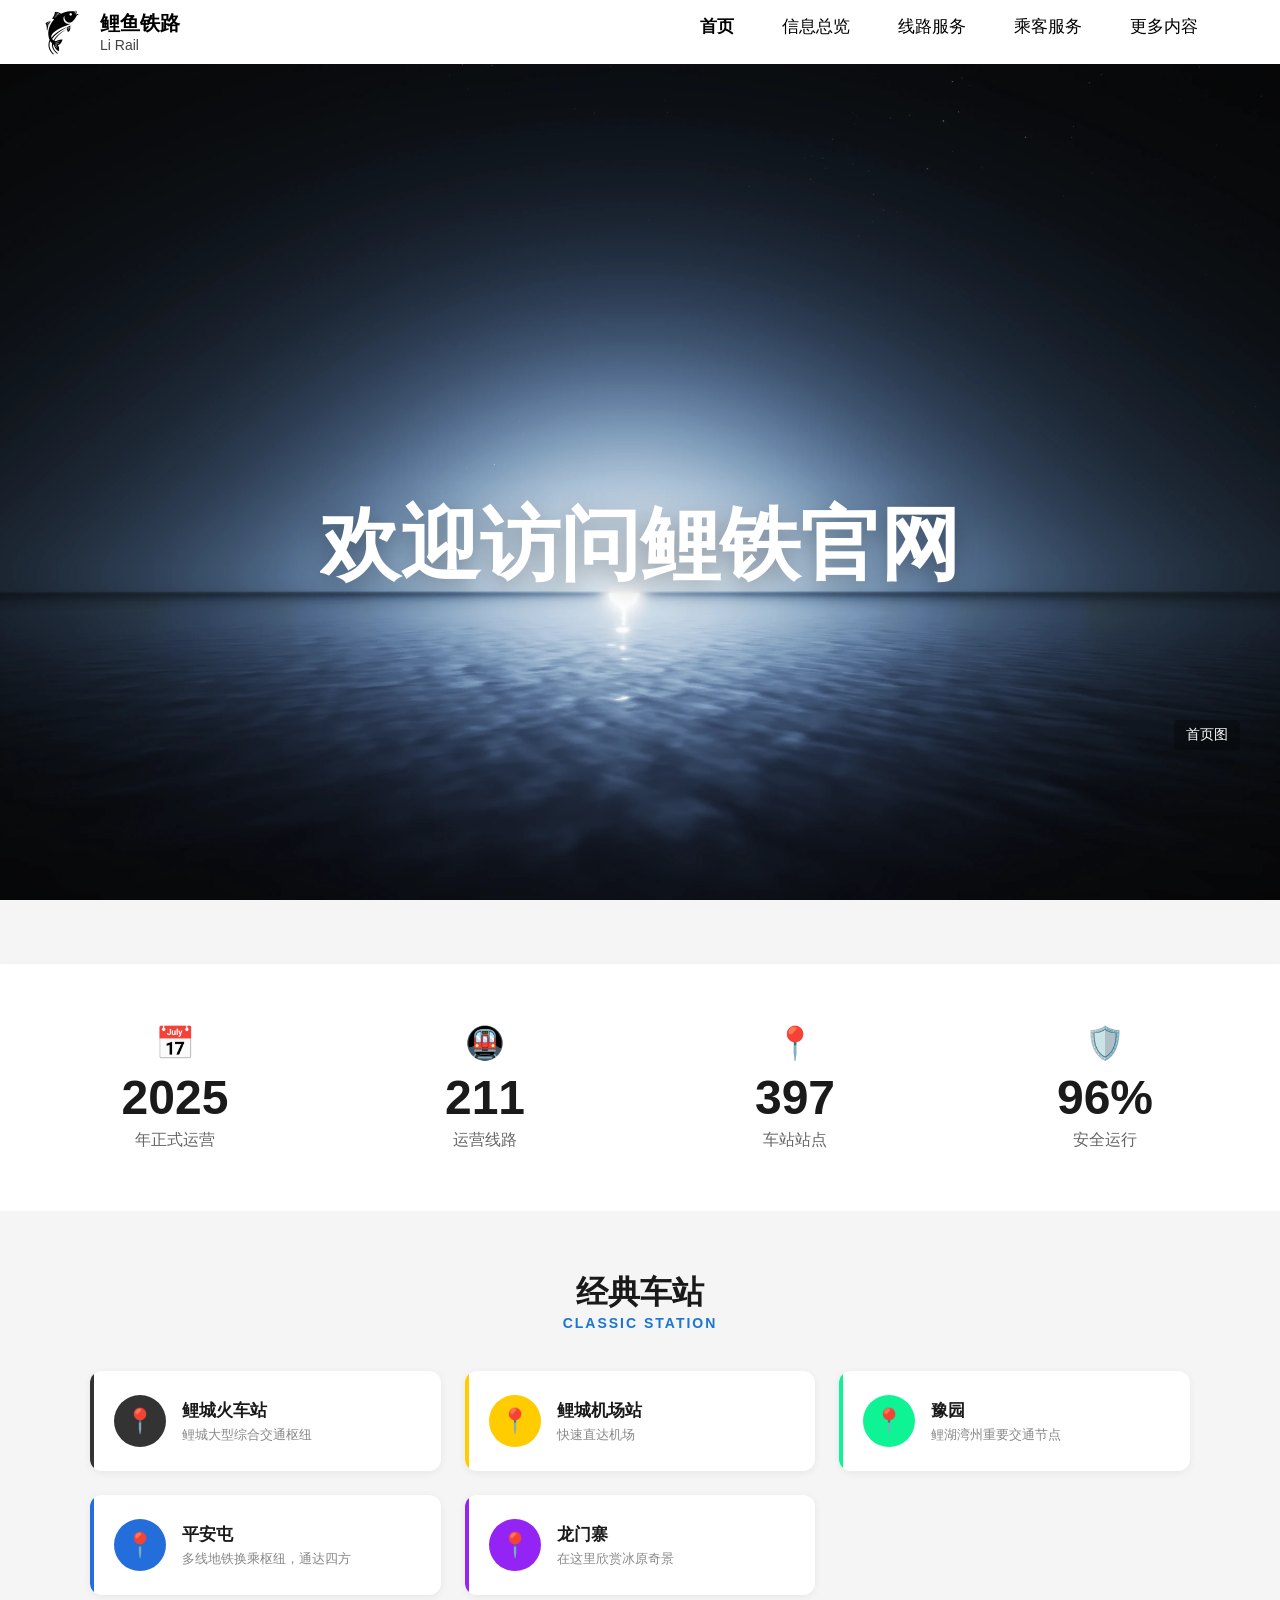
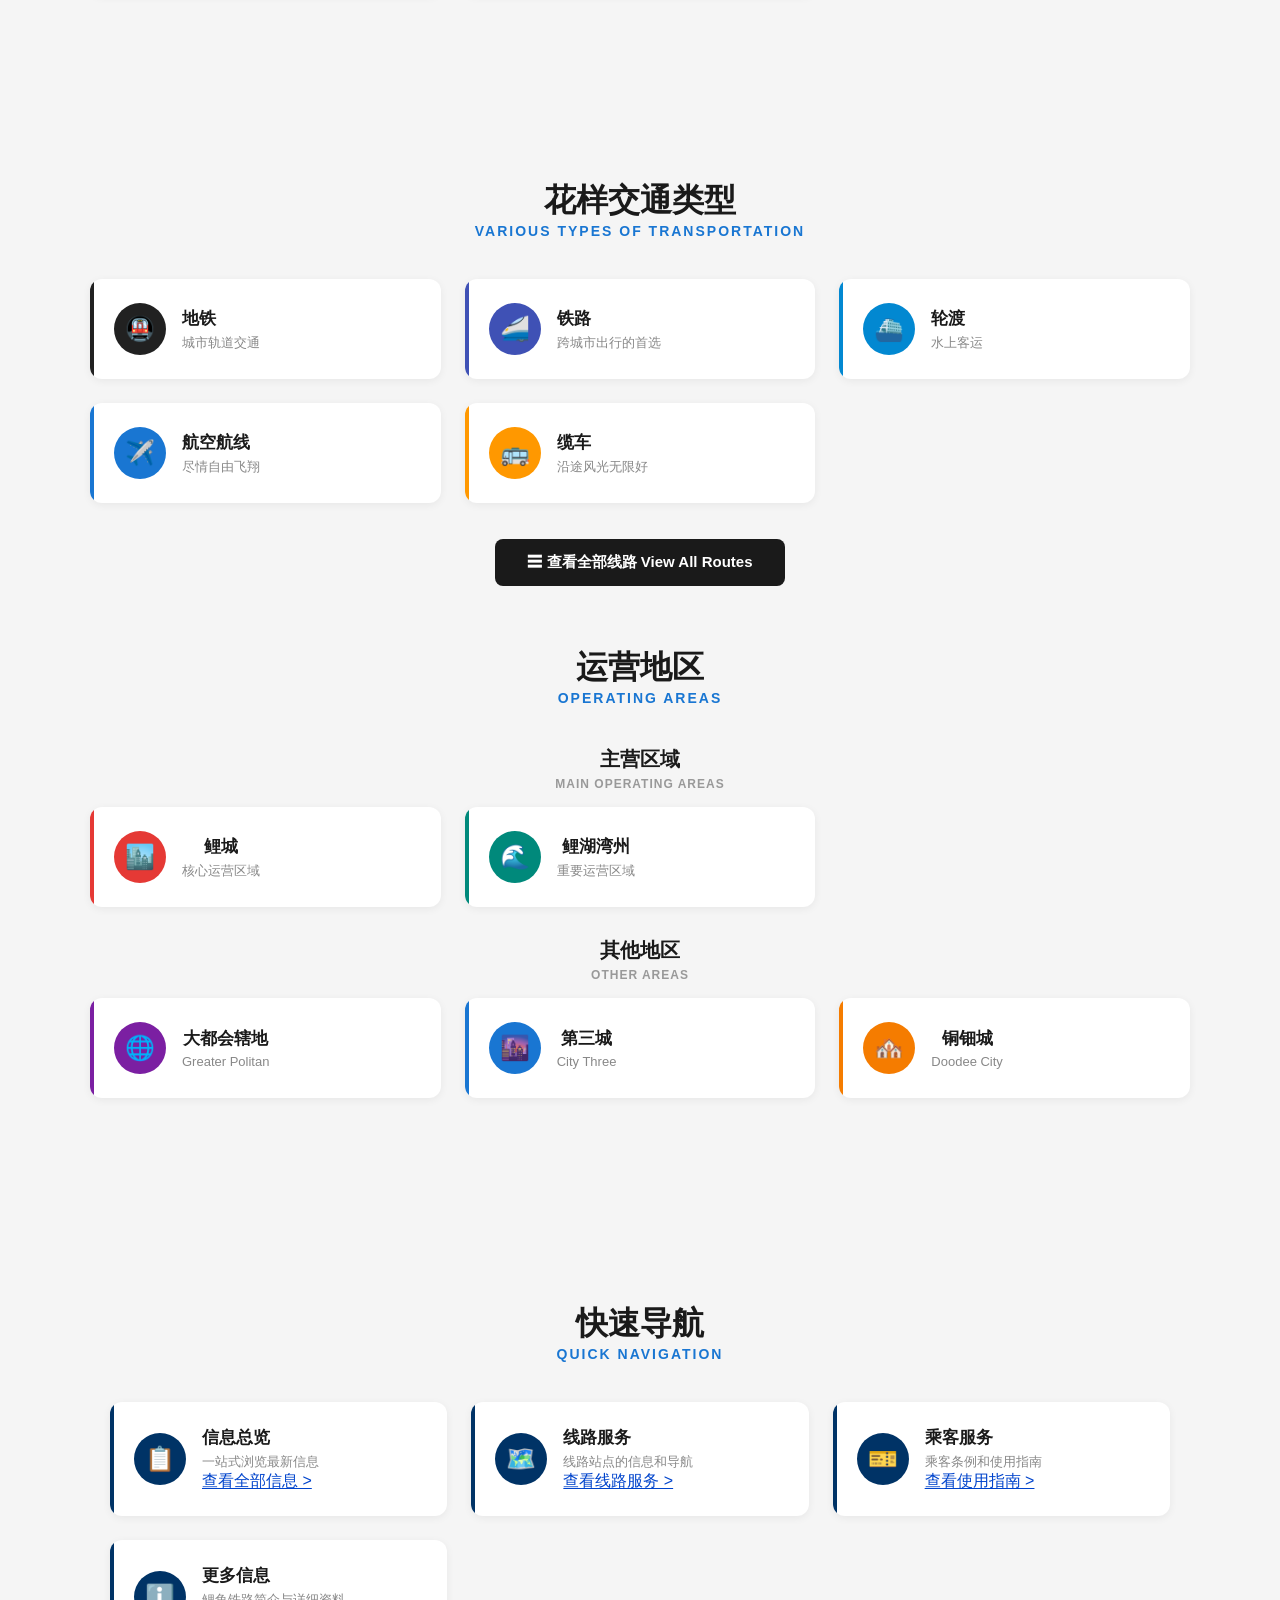
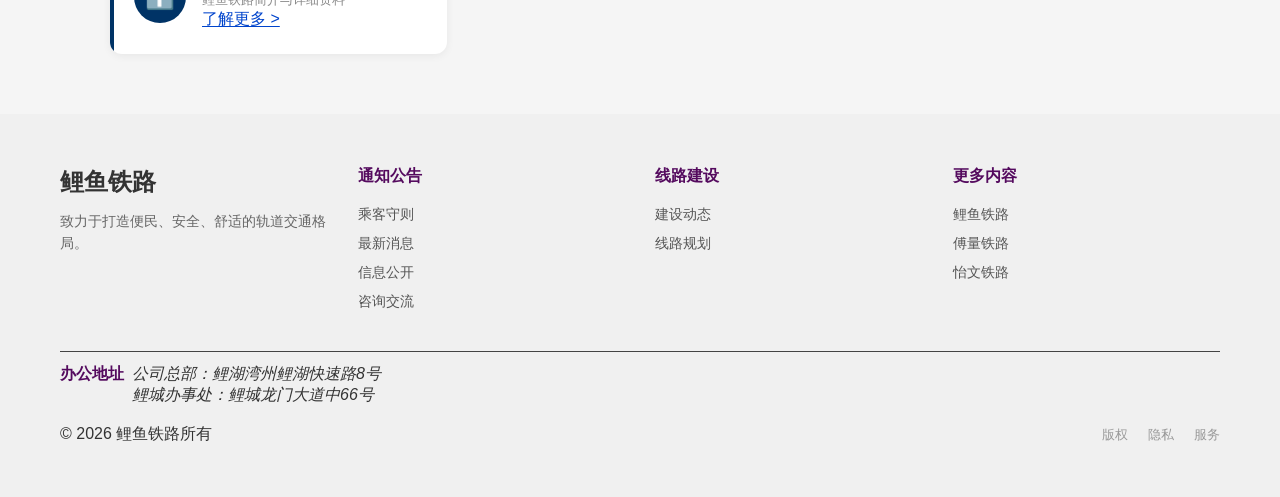
==== commit e8eae5a1: "v1.3.1" ====
--- a/index.html
+++ b/index.html
@@ -11,7 +11,6 @@
     <meta property="og:title" content="鲤鱼铁路 - 官方网站">
     <meta property="og:description" content="鲤鱼铁路官方网站，提供全交通线路信息、经典车站查询及乘客服务指南。">
     <meta property="og:type" content="website">
-    <meta name="msvalidate.01" content="10395D6BB88106AF4E26B3D292621EED" />
     <title>鲤鱼铁路 - 官方网站</title>
 <!--引入外部样式文件，统一管理页面样式-->
     <link rel="stylesheet" href="assets/css/base.css">
@@ -19,7 +18,7 @@
     <link rel="stylesheet" href="assets/css/index.css">
     <script src="assets/js/libs/sql-wasm.js"></script>
 </head>
-<body>
+<body class="is-loading">
 <!--header 由 fragments 注入-->
     <div data-include="header"></div>
 
@@ -29,7 +28,7 @@
     <section id="section-1" class="snap-page">
         <div class="hero-banner" id="section-banner">
             <!-- 将首页图片改为背景图：可通过 CSS 或行内 style 修改 background-image -->
-            <div class="banner-bg" role="img" aria-label="站点横幅" style="background-image: url('assets/images/abcd.png');">
+            <div class="banner-bg" role="img" aria-label="站点横幅" style="background-image: url('assets/images/abcd.webp');">
                 <!-- 文字使用 data-text 属性以便生成倒影 -->
                 <div class="hero-title" data-text="欢迎访问鲤铁官网">欢迎访问鲤铁官网</div>
             </div>
@@ -269,7 +268,7 @@
                 <span class="qa-subtitle">Quick Navigation</span>
             </div>
             <div class="second-grid">
-                <a href="views/info.html" class="qa-card animate-on-scroll" style="--card-color: var(--secondary-color);">
+                <a href="views/info.html" class="qa-card animate-on-scroll" style="--card-color: var(--nav-bg-color);">
                     <div class="qa-icon-circle">
                         <span class="qa-icon">📋</span>
                     </div>
@@ -280,7 +279,7 @@
                     </div>
                 </a>
 
-                <a href="views/route.html" class="qa-card animate-on-scroll" style="--card-color: var(--secondary-color);">
+                <a href="views/route.html" class="qa-card animate-on-scroll" style="--card-color: var(--nav-bg-color);">
                     <div class="qa-icon-circle">
                         <span class="qa-icon">🗺️</span>
                     </div>
@@ -291,7 +290,7 @@
                     </div>
                 </a>
 
-                <a href="views/server.html" class="qa-card animate-on-scroll" style="--card-color: var(--secondary-color);">
+                <a href="views/server.html" class="qa-card animate-on-scroll" style="--card-color: var(--nav-bg-color);">
                     <div class="qa-icon-circle">
                         <span class="qa-icon">🎫</span>
                     </div>
@@ -302,7 +301,7 @@
                     </div>
                 </a>
 
-                <a href="views/moreinfo.html" class="qa-card animate-on-scroll" style="--card-color: var(--secondary-color);">
+                <a href="views/moreinfo.html" class="qa-card animate-on-scroll" style="--card-color: var(--nav-bg-color);">
                     <div class="qa-icon-circle">
                         <span class="qa-icon">ℹ️</span>
                     </div>
@@ -321,7 +320,7 @@
 <!--网站页脚-->
         <div data-include="footer"></div>
 
-    <script src="assets/js/include-fragments.js"></script>
-    <script src="assets/js/stats.js"></script>
+<script src="assets/js/include-fragments.js"></script>
+<script src="assets/js/stats.js"></script>
 </body>
-</html>
+</html>
--- a/assets/css/base.css
+++ b/assets/css/base.css
@@ -2,30 +2,30 @@
 
 /* 根变量：全局主题配置 */
 :root {
-    /*红色 */
-    --primary-color: #e60012;
-    /*功能区背景主色：深蓝色 */
-    --secondary-color: #003366;
-    /*辅助色白色文字/图标*/
-    --white-color: #ffffff;
-    /*页脚导航白色文字（MTR主题）*/
-    --mtr-text-white: #540a5e;
-    /*正文默认色：深灰色*/
-    --text-color: #333333;
-    /*导航hover高亮色*/
-    --nav-hover-color: #ffcc00;
-    /*全局字体字体策略：英文字母/数字优先使用 Arial，其次 Times New Roman；中文优先使用黑体，其次微软雅黑 */
-    --font-family: "Arial", "Times New Roman", "SimHei", "Microsoft YaHei", sans-serif;
-    /*头部固定高度，方便布局计算*/
+    /* 导航栏背景色（深蓝色）*/
+    --nav-bg-color: #003366;
+    /* 深色背景上的白色文字/图标 */
+    --text-on-dark: #ffffff;
+    /* MTR 主题强调色（紫色）*/
+    --mtr-accent-purple: #540a5e;
+    /* 正文默认色：深灰色 */
+    --body-text-color: #333333;
+    /* 品牌红色（用于按钮、强调等）*/
+    --brand-red: #e60012;
+    /* 全局字体策略：英文字母/数字优先使用 Arial，其次 Times New Roman；中文优先使用黑体，其次微软雅黑 */
+    --body-font: "Arial", "Times New Roman", "SimHei", "Microsoft YaHei", sans-serif;
+    /* 头部固定高度，方便布局计算 */
     --header-height: 64px;
-    /* 页面文章/声明/新闻正文字体*/
-    --article-font: "KaiTi", "STKaiti",sans-serif;
-    /* 标题尺寸（h1）全局变量：统一页面主标题样式 */
-    --h1-size: 2rem;
-    /*功能区固定高度*/
-    --function-height: 120px;
-    /*首页英雄区大字（可直接修改）*/
-    --hero-title-size: 40px;
+    /* 页面文章/声明/新闻正文字体 */
+    --article-text-font: "KaiTi", "STKaiti", sans-serif;
+    /* h1 标题尺寸：统一页面主标题样式 */
+    --heading-h1-size: 2rem;
+    /* 功能区固定高度 */
+    --function-bar-height: 120px;
+    /* 首页英雄区大字尺寸（可直接修改）*/
+    --hero-banner-title-size: 40px;
+    /* 导航高亮色（黄色，暂未使用）*/
+    --nav-highlight-color: #ffcc00;
 }
 
 /* 全局样式重置 */
@@ -36,7 +36,7 @@
 }
 
 /* 主标题（h1）全局样式，.page-title 使用该尺寸以保证与 h1 等价 */
-h1 { font-size: var(--h1-size); }
+h1 { font-size: var(--heading-h1-size); }
 
 html, body {height: 100%;}
 
@@ -51,10 +51,10 @@
     background-color: #f5f5f5;
     flex-direction: column;
     min-height: 100vh;
-    font-family: var(--font-family), sans-serif;
-    color: var(--text-color);
+    font-family: var(--body-font), sans-serif;
+    color: var(--body-text-color);
     overflow-x: hidden;
-    padding-top: max(var(--header-height), calc(var(--nav-rows, 1) * var(--nav-row-height, 64px)));
+    /* padding-top 由 JavaScript 动态设置，确保与 header 实际高度一致 */
 }
 
 /* 列表重置 */
@@ -96,3 +96,58 @@
     outline: none;
     border: none;
 }
+
+/* ========== 页面加载动画 ==========
+ * 加载时：header和footer显示，main区域显示loading动画
+ * 加载完成后：移除loading类，显示实际内容
+ */
+
+/* Loading遮罩层 */
+.page-loading-overlay {
+    position: fixed;
+    top: var(--header-height);
+    left: 0;
+    right: 0;
+    bottom: 0;
+    background: #f5f5f5;
+    z-index: 9999;
+    display: flex;
+    flex-direction: column;
+    align-items: center;
+    justify-content: center;
+    transition: opacity 0.3s ease, visibility 0.3s ease;
+}
+
+.page-loading-overlay.hidden {
+    opacity: 0;
+    visibility: hidden;
+    pointer-events: none;
+}
+
+.page-loading-overlay .loading-text {
+    margin-top: 12px;
+    font-size: 14px;
+    color: #999;
+}
+
+/* Loading旋转动画（全站通用） */
+.loading-spinner {
+    width: 50px;
+    height: 50px;
+    border: 4px solid #e0e0e0;
+    border-top-color: #c00000;
+    border-radius: 50%;
+    animation: spin 0.8s linear infinite;
+}
+
+@keyframes spin {
+    to {
+        transform: rotate(360deg);
+    }
+}
+
+/* 加载时隐藏main内容 */
+body.is-loading main {
+    opacity: 0;
+    visibility: hidden;
+}
--- a/assets/css/part.css
+++ b/assets/css/part.css
@@ -1,6 +1,5 @@
 /* partials.css通用组件样式
     header与footer的样式,loader.js 生成的文章卡片样式,通用组件（card, news-list, content-card 等）*/
-
 /* fragments 加载时隐藏主体以避免闪烁 */
 .site-header {
     width: 100%;
@@ -10,7 +9,7 @@
     left: 0;
     z-index: 1200;
     background: #ffffff; /* 白色背景 */
-    color: var(--white-color);
+    color: var(--text-on-dark);
     transition: height 220ms ease, background 220ms ease;
 }
 
@@ -304,7 +303,7 @@
     font-size:16px;
     font-weight:600;
     margin-bottom:18px;
-    color:var(--mtr-text-white);
+    color:var(--mtr-accent-purple);
 }
 .footer-nav-column ul {
     display:flex;
@@ -318,7 +317,7 @@
     transition:color .2s ease;
 }
 .footer-nav-column ul li a:hover {
-    color:var(--mtr-text-white);
+    color:var(--mtr-accent-purple);
     text-decoration:underline;
 }
 
@@ -345,7 +344,7 @@
     margin:0;
     font-size:16px;
     font-weight:600;
-    color:var(--mtr-text-white);
+    color:var(--mtr-accent-purple);
 }
 .footer-address .address-lines p {
     margin:0 0 6px;
@@ -369,7 +368,7 @@
     font-size:13px; color:#999; transition:color .2s ease;
 }
 .copyright-links a:hover {
-    color:var(--mtr-text-white); 
+    color:var(--mtr-accent-purple); 
     text-decoration:underline;
 }
 /* ============= 响应式合并（所有768px样式合并在一起）============= */
@@ -398,51 +397,6 @@
     }
 }
 
-/* ========== Loader / fragments spinner & compatibility ==========
-     说明:此处为 fragments-loading(片段异步加载)使用的本地 spinner。
-     - .loading 用于局部加载状态（使用 position: absolute）
-     - html.fragments-loading 用于全局 fragment 加载（使用 position: fixed）
-*/
-.loading { 
-    position: relative; 
-    min-height: 220px; 
-}
-
-/* 局部加载 spinner */
-.loading::after {
-    content: "";
-    position: absolute;
-    top: 50%;
-    left: 50%;
-    transform: translate(-50%, -50%);
-    width: 36px;
-    height: 36px;
-    border: 3px solid #f0f0f0;
-    border-top-color: #409eff;
-    border-radius: 50%;
-    animation: spin 1s linear infinite;
-}
-
-/* 全局 fragment 加载 spinner */
-html.fragments-loading::after {
-    content: "";
-    position: fixed;
-    top: 50%;
-    left: 50%;
-    transform: translate(-50%, -50%);
-    width: 36px;
-    height: 36px;
-    border: 3px solid #f0f0f0;
-    border-top-color: #409eff;
-    border-radius: 50%;
-    animation: spin 1s linear infinite;
-    pointer-events: none;
-    z-index: 10000;
-}
-
-@keyframes spin { 
-    to { transform: translate(-50%,-50%) rotate(360deg); } 
-}
 
 /* ========== 全站通用链接样式 ==========
    适用于：index.html 的 .page-link 和 info/moreinfo.html 的正文链接
@@ -503,7 +457,7 @@
     top: 0;
     bottom: 0;
     width: 6px;
-    background: var(--secondary-color); /* 导航栏深蓝色 */
+    background: var(--nav-bg-color); /* 导航栏深蓝色 */
     border-radius: 12px 0 0 12px;
 }
 
@@ -566,6 +520,11 @@
     font-size: 16px;
     color: #333333;
     line-height: 1.8;
+}
+
+/* 空内容卡片保持最小高度，布局与有内容卡片一致 */
+.card-body:empty {
+    min-height: 40px;
 }
 
 /* 声明类(statement) 标题强调为红色，兼容模板渲染 */
@@ -652,7 +611,7 @@
     top: 0;
     bottom: 0;
     width: 6px;
-    background: var(--secondary-color); /* 导航栏深蓝色 */
+    background: var(--nav-bg-color); /* 导航栏深蓝色 */
     border-radius: 12px 0 0 12px;
 }
 
@@ -670,7 +629,7 @@
 }
 /*小节通用标题样式*/
 .page-title {
-    font-size: var(--h1-size);
+    font-size: var(--heading-h1-size);
     color: #003366;
     margin-bottom: 12px;
     text-align: center;
@@ -681,8 +640,8 @@
     max-width: 1200px;
     margin: 30px auto 20px; /* 上边距30px，下边距20px，水平居中 */
     padding: 0 20px; /* 与 news-list 保持一致的两侧留白 */
-    font-size: var(--h1-size);
-    color: var(--secondary-color);
+    font-size: var(--heading-h1-size);
+    color: var(--nav-bg-color);
     text-align: center;
     font-weight: 600;
 }
@@ -704,7 +663,7 @@
 
 /* 文章正文字体*/
 .content-card, .card-body, .card {
-    font-family: var(--article-font), sans-serif; }
+    font-family: var(--article-text-font), sans-serif; }
 
 /* ========== 通用垂直导航选项样式 ==========
    适用于：moreinfo.html, server.html, route.html 的子选项
@@ -968,7 +927,8 @@
 @media (max-width: 768px) {
     .server-page {
         flex-direction: column;
-        padding: 0 10px;
+        padding: 0;
+        width: 100%;
     }
 
     .server-nav {
@@ -976,6 +936,9 @@
         border: 1px solid #e0e0e0;
         border-bottom: none;
         padding: 10px 0;
+        position: static;
+        max-height: none;
+        overflow-y: visible;
     }
 
     .server-nav-list {
@@ -983,6 +946,11 @@
         overflow-x: auto;
         white-space: nowrap;
         -webkit-overflow-scrolling: touch;
+        scrollbar-width: none;          /* Firefox */
+        -ms-overflow-style: none;       /* IE/Edge */
+    }
+    .server-nav-list::-webkit-scrollbar {
+        display: none;                  /* Chrome/Safari */
     }
 
     .server-nav-item {
@@ -994,6 +962,9 @@
         font-size: 16px;
         border-left: none;
         border-bottom: 3px solid transparent;
+        display: block;
+        white-space: nowrap;
+        flex-shrink: 0;
     }
 
     .server-nav-link.active {
@@ -1002,8 +973,27 @@
     }
 
     .server-content {
+        width: 100%;
+        min-width: 0;
+        min-height: auto;
+        flex: 1 0 0;
+        overflow: visible;
         padding: 20px;
         border: 1px solid #e0e0e0;
+    }
+
+    /* 防止内容区内部元素撑出容器导致水平滚动 */
+    .server-content article,
+    .server-content section {
+        max-width: 100%;
+        overflow-wrap: break-word;
+        word-break: break-word;
+    }
+
+    /* 图片自适应 */
+    .server-content img {
+        max-width: 100%;
+        height: auto;
     }
 
     .server-section-title {
@@ -1015,6 +1005,7 @@
     .server-nav-link {
         padding: 10px 12px;
         font-size: 15px;
+        white-space: nowrap;
     }
 
     .server-content {
@@ -1029,3 +1020,157 @@
         font-size: 15px;
     }
 }
+
+/* ========== 汉堡菜单样式（仅移动端显示）========== */
+
+/* 汉堡按钮 - 默认隐藏，仅在移动端显示 */
+.nav-toggle {
+    display: none; /* 桌面端隐藏 */
+    background: transparent;
+    border: none;
+    cursor: pointer;
+    padding: 8px;
+    font-size: 28px;
+    color: #000000;
+    line-height: 1;
+    transition: color 0.2s ease;
+    z-index: 1200;
+    position: relative;
+}
+
+.nav-toggle:hover {
+    color: #c00000;
+}
+
+.nav-toggle span {
+    display: block;
+    font-weight: bold;
+}
+
+/* 移动端导航面板 */
+.mobile-nav-panel {
+    position: fixed;
+    top: var(--header-height);
+    left: 0;
+    right: 0;
+    bottom: 0;
+    background: #ffffff;
+    z-index: 1199;
+    overflow-y: auto;
+    transform: translateY(-100%);
+    opacity: 0;
+    visibility: hidden;
+    transition: transform 0.6s ease, opacity 0.6s ease, visibility 0.6s ease;
+}
+
+.mobile-nav-panel.active {
+    transform: translateY(0);
+    opacity: 1;
+    visibility: visible;
+}
+
+/* 关闭时的特殊样式 - 向上收起 */
+.mobile-nav-panel.closing {
+    animation: slideUpClose 0.6s ease forwards !important;
+}
+
+@keyframes slideUpClose {
+    0% {
+        transform: translateY(0);
+        opacity: 1;
+        visibility: visible;
+    }
+    100% {
+        transform: translateY(-100%);
+        opacity: 0;
+        visibility: hidden;
+    }
+}
+
+.mobile-nav-list {
+    list-style: none;
+    padding: 0;
+    margin: 0;
+}
+
+.mobile-nav-item {
+    position: relative;
+}
+
+/* 菜单项之间的分割线（最后一个除外） */
+.mobile-nav-item:not(:last-child)::after {
+    content: '';
+    position: absolute;
+    bottom: 0;
+    left: 0;
+    right: 0;
+    height: 1px;
+    background: #e0e0e0;
+}
+
+.mobile-nav-item a {
+    display: block;
+    padding: 18px 24px;
+    font-size: 18px;
+    color: #000000;
+    text-decoration: none;
+    transition: background 0.2s ease, color 0.2s ease;
+}
+
+.mobile-nav-item a:hover,
+.mobile-nav-item a.active {
+    background: #f5f5f5;
+    color: #c00000;
+}
+
+/* 遮罩层 */
+.mobile-nav-overlay {
+    position: fixed;
+    top: var(--header-height);
+    left: 0;
+    right: 0;
+    bottom: 0;
+    background: #00000080;
+    z-index: 1198;
+    opacity: 0;
+    visibility: hidden;
+    transition: opacity 0.6s ease, visibility 0.6s ease;
+}
+
+.mobile-nav-overlay.active {
+    opacity: 1;
+    visibility: visible;
+}
+
+/* 移动端显示汉堡按钮，隐藏导航链接 */
+@media (max-width: 768px) {
+    /* 使用更强的选择器确保按钮显示 */
+    .header-container .main-nav .nav-inner .nav-toggle,
+    .nav-toggle {
+        display: block !important; /* 移动端显示，使用!important防止被覆盖 */
+        visibility: visible !important;
+        opacity: 1 !important;
+    }
+
+    /* 确保 nav-inner 使用 flex 布局，让按钮和导航并排 */
+    .header-container .main-nav .nav-inner,
+    .nav-inner {
+        display: flex !important;
+        align-items: center;
+        gap: 8px;
+    }
+
+    /* 移动端隐藏原始导航链接和渐变遮罩，只保留汉堡按钮 */
+    .main-nav .nav-scroll {
+        display: none !important;
+    }
+
+    .main-nav .nav-fade {
+        display: none !important;
+    }
+
+    /* 隐藏后导航栏高度回缩 */
+    .main-nav {
+        height: auto !important;
+    }
+}
--- a/assets/css/index.css
+++ b/assets/css/index.css
@@ -134,8 +134,8 @@
     justify-content: center;
 }
 .hero-title {
-    color: var(--white-color);
-    font-size: calc(var(--hero-title-size) * 2);
+    color: var(--text-on-dark);
+    font-size: calc(var(--hero-banner-title-size) * 2);
     font-weight: 800;
     text-align: center;
     /* 去掉文字阴影，保持清爽 */
@@ -151,6 +151,21 @@
     /* 动画结束后添加水面阴影效果 */
     filter: drop-shadow(0 8px 12px #0000004D);
     white-space: nowrap; /* 防止文字换行 */
+    max-width: 90vw; /* 移动端安全边界 */
+    overflow: hidden;
+    text-overflow: ellipsis;
+}
+@media (max-width: 768px) {
+    .hero-title {
+        font-size: clamp(20px, 6vw, calc(var(--hero-banner-title-size) * 2));
+        bottom: 42%;
+    }
+}
+@media (max-width: 420px) {
+    .hero-title {
+        font-size: clamp(18px, 7.5vw, calc(var(--hero-banner-title-size) * 2));
+        bottom: 44%;
+    }
 }
 .hero-title::after {
     content: attr(data-text);
@@ -186,8 +201,8 @@
     /* Hero banner 的基础布局与 banner-img 已移入 part.css。
         本文件保留页面特定的 hero-title / hero-inner 等微调规则。 */
     right: 40px;
-    bottom: calc(var(--function-height) + 30px);
-    color: var(--white-color);
+    bottom: calc(var(--function-bar-height) + 30px);
+    color: var(--text-on-dark);
     font-size: 14px;
     background: #0000004D;
     padding: 6px 12px;
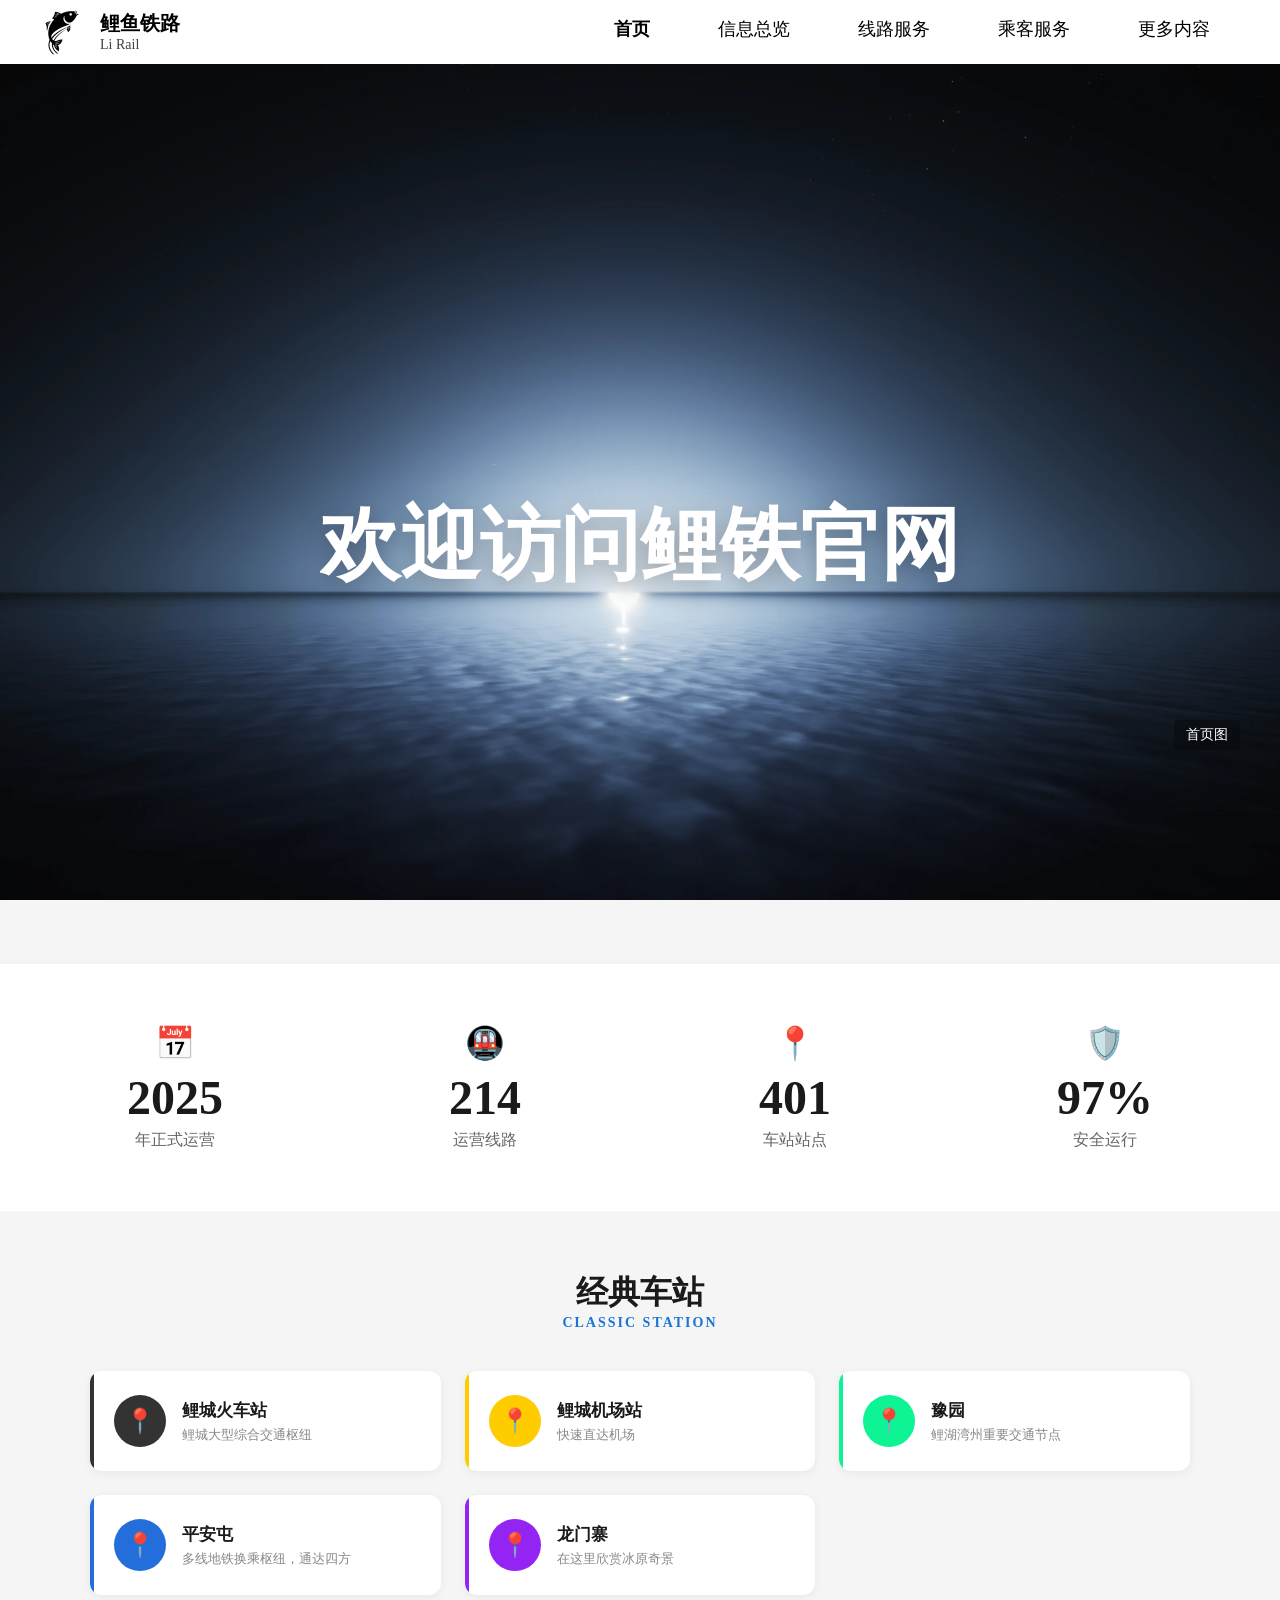
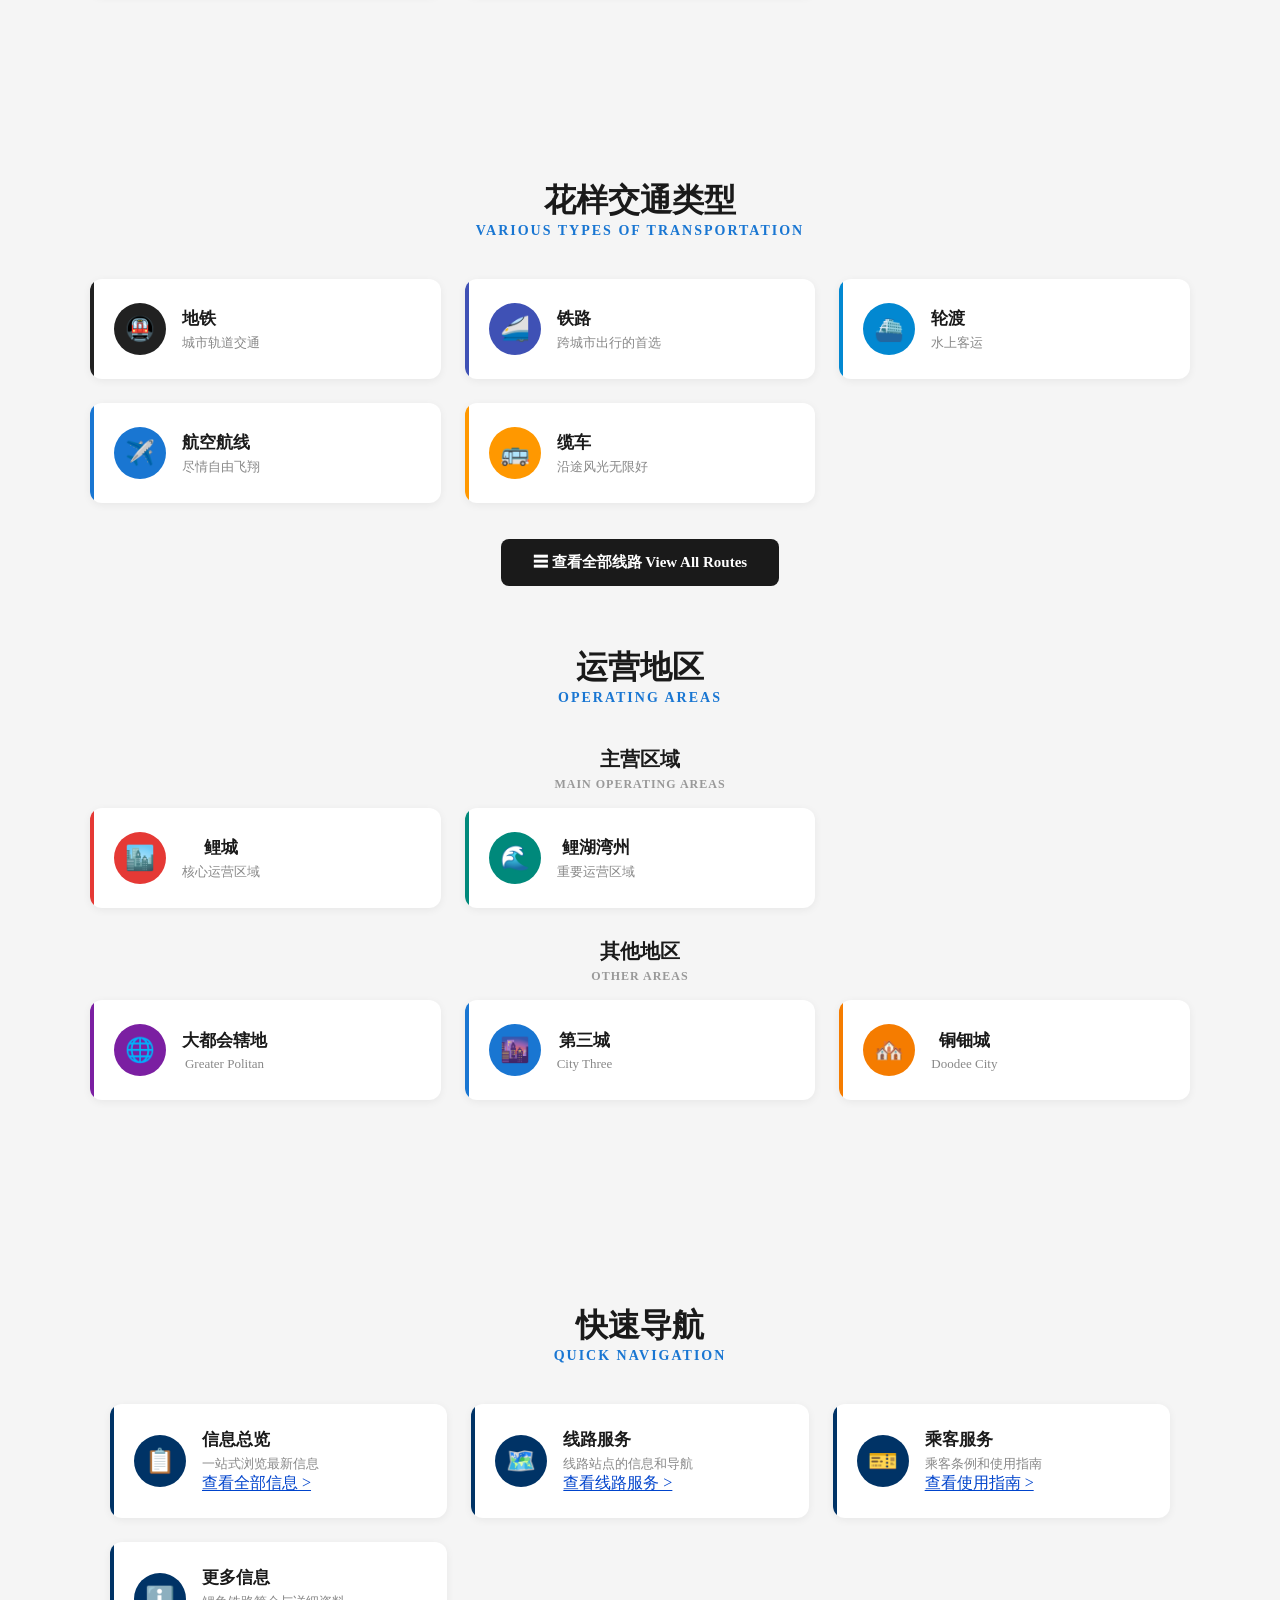
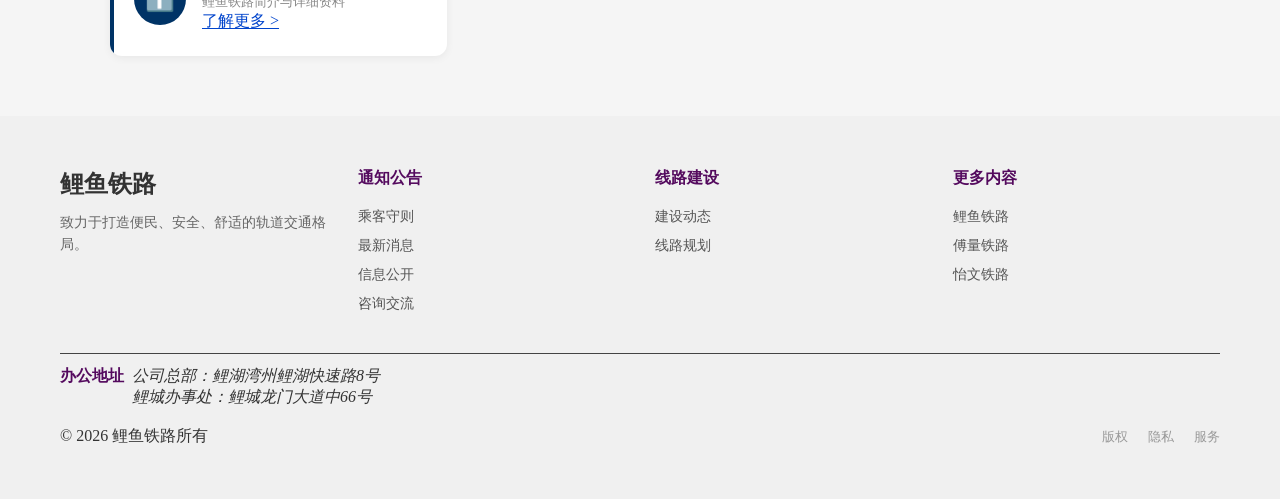
==== commit 0c208501: "v1.4.1 去除了一定量的冗余代码" ====
--- a/index.html
+++ b/index.html
@@ -19,7 +19,6 @@
     <script src="assets/js/libs/sql-wasm.js"></script>
 </head>
 <body class="is-loading">
-<!--header 由 fragments 注入-->
     <div data-include="header"></div>
 
 <!--主视觉横幅区-->
@@ -40,8 +39,7 @@
             </div>
         </div><!-- .snap-content-wrapper -->
     </section>
-
-    <!-- 第二节：数据面板 + 交通枢纽总览 -->
+<!-- 第二节：数据面板 + 交通枢纽总览 -->
     <section id="section-2" class="snap-page">
         <div class="snap-content-wrapper">
             <!-- 数据展示面板 -->
@@ -126,8 +124,7 @@
         </div>
         </div>
     </section>
-
-    <!-- 第三节：花样交通类型 + 运营地区 -->
+<!-- 第三节：花样交通类型 + 运营地区 -->
     <section id="section-3" class="snap-page">
         <div class="snap-content-wrapper">
             <!-- 交通类型查看 -->
@@ -220,7 +217,6 @@
                     </a>
                 </div>
             </div>
-            
             <!-- 其他地区 -->
             <div class="region-subsection">
                 <h3 class="region-subtitle">其他地区</h3>
@@ -258,8 +254,7 @@
         </div>
         </div>
     </section>
-
-    <!-- 第四节：快速导航 -->
+<!-- 第四节：快速导航 -->
     <section id="section-4" class="snap-page">
         <div class="snap-content-wrapper">
             <div class="quick-access-section animate-on-scroll">
@@ -316,9 +311,7 @@
         </div><!-- snap-content-wrapper end -->
     </section>
 </main>
-
-<!--网站页脚-->
-        <div data-include="footer"></div>
+    <div data-include="footer"></div>
 
 <script src="assets/js/include-fragments.js"></script>
 <script src="assets/js/stats.js"></script>
--- a/assets/css/base.css
+++ b/assets/css/base.css
@@ -1,19 +1,18 @@
 /*此处定义全局变量和全局样式重置*/
-
 /* 根变量：全局主题配置 */
 :root {
     /* 导航栏背景色（深蓝色）*/
     --nav-bg-color: #003366;
     /* 深色背景上的白色文字/图标 */
     --text-on-dark: #ffffff;
-    /* MTR 主题强调色（紫色）*/
+    /* 主题强调色（紫色）*/
     --mtr-accent-purple: #540a5e;
     /* 正文默认色：深灰色 */
     --body-text-color: #333333;
     /* 品牌红色（用于按钮、强调等）*/
     --brand-red: #e60012;
-    /* 全局字体策略：英文字母/数字优先使用 Arial，其次 Times New Roman；中文优先使用黑体，其次微软雅黑 */
-    --body-font: "Arial", "Times New Roman", "SimHei", "Microsoft YaHei", sans-serif;
+    /* 全局字体策略：英文优先 Georgia，中文优先宋体系列；原文 Arial/黑体作为兜底 */
+    --body-font: Georgia, "Times New Roman", "Songti SC", "Noto Serif SC", "Arial", "SimHei", "Microsoft YaHei", serif;
     /* 头部固定高度，方便布局计算 */
     --header-height: 64px;
     /* 页面文章/声明/新闻正文字体 */
@@ -35,7 +34,7 @@
     box-sizing: border-box;
 }
 
-/* 主标题（h1）全局样式，.page-title 使用该尺寸以保证与 h1 等价 */
+/* 标题（h1-h6）与品牌名等从 body 继承 Georgia，文章正文由 .content-card 覆盖为楷体 */
 h1 { font-size: var(--heading-h1-size); }
 
 html, body {height: 100%;}
@@ -98,9 +97,8 @@
 }
 
 /* ========== 页面加载动画 ==========
- * 加载时：header和footer显示，main区域显示loading动画
- * 加载完成后：移除loading类，显示实际内容
- */
+加载时：header和footer显示，main区域显示loading动画
+加载完成后：移除loading类，显示实际内容*/
 
 /* Loading遮罩层 */
 .page-loading-overlay {
@@ -150,4 +148,4 @@
 body.is-loading main {
     opacity: 0;
     visibility: hidden;
-}
+}
--- a/assets/css/part.css
+++ b/assets/css/part.css
@@ -145,13 +145,14 @@
 }
 
 .nav-link {
-    display: inline-block;
-    font-size: 17px;
+    display: flex;
+    align-items: center;
+    font-size: 18px;
     color: #000000; /* 黑色字体 */
     border-radius: 0;
     transition: color 200ms ease, background-color 200ms ease, transform 200ms ease, font-weight 200ms ease;
     line-height: 1;
-    padding: 12px 18px 10px;
+    padding: 20px 18px 20px;
 }
 
 .nav-link:hover,
@@ -194,84 +195,16 @@
     opacity: 1;
 }
 
-/* =========================
-启用：多行自适应顶部导航（已启用，适用于 .main-nav.multiline-nav）
-说明：当 .main-nav 带有类 .multiline-nav 时，导航将允许换行（flex-wrap）并根据容器宽度自动分配多行。
-JS 会计算每行可放置的项数并将行数写入 CSS 变量 --nav-rows（见 assets/js/multiline-nav.js）。
-页底背景（.main-footer）会基于 --nav-rows 自动调整顶部内边距，避免视觉遮挡。
-若需禁用：移除 .multiline-nav 类或注释下面的规则。*/
-.main-nav.multiline-nav .nav-inner {
-    padding: 8px 12px;
-}
-
-.main-nav.multiline-nav .nav-scroll {
-    overflow: visible;
-}
-
-.main-nav.multiline-nav .nav-list {
-    display: flex;
-    flex-wrap: wrap;
-    justify-content: flex-start;
-    gap: 12px;
-    padding: 6px 12px;
-    align-content: flex-start;
-    align-items: flex-start;
-}
-
-.main-nav.multiline-nav .nav-list .nav-item {
-    flex: 0 0 auto;
-    align-self: flex-start;
-}
-
-/* 根据 --nav-rows 调整 main-nav 高度（每行 64px）并为主体及页脚留出空间
-多行导航容器高度说明：
-JS 会根据导航项和容器宽度计算实际行数并通过 CSS 变量写入 --nav-rows。
-每行的高度由 --nav-row-height 决定（默认 64px），便于不同字体/行高情况下做微调。
-height 使用两个变量相乘，便于 JS 或样式在运行时调整单行高度或行数。*/
-.main-nav.multiline-nav {
-    --nav-rows: 1;
-    /* 默认值，JS 会覆盖真实值 */
-    --nav-row-height: 64px;
-    /* 单行高度的默认值，可由 JS 覆盖 */
-    height: calc(var(--nav-rows) * var(--nav-row-height));
-}
-
-/* 底部延伸边框：使用 .nav-inner::after 在导航容器底部绘制一条背景色线，
-并将其垂直位置与多行高度对齐，确保无论换行多少行边框都延伸到最下方。
-该伪元素不会遮挡交互（pointer-events: none）。如需不同颜色或粗细，可覆盖下列变量。 */
-.main-nav.multiline-nav .nav-inner::after {
-    content: '';
-    position: absolute;
-    left: 0;
-    right: 0;
-    /* 将伪元素放置在导航容器的实际底部，使用 calc 以适配多行高度 */
-    top: calc(100% - 1px);
-    height: 1px;
-    background: rgba(255, 255, 255, 0.08);
-    /* 可覆盖 */
-    pointer-events: none;
-    z-index: 1199;
-}
-
-/* 页脚顶部内边距调整：当导航增高时，页脚背景可视上移以保持视觉平衡 */
+/* ========== Footer ========== */
+/*页脚顶部内边距调整：当导航增高时，页脚背景可视上移以保持视觉平衡*/
 .main-footer {
     width:100%;
     background-color:#f0f0f0;
     color:#333;
     transition: padding-top 220ms ease;
     padding: calc(32px + (var(--nav-rows, 1) - 1) * 12px) 0 32px;
-    /* 基础 32px，加上每行的微调 */
-}
-
-/* 在较窄视口里限制最大行数示例（可按需调整） */
-@media (max-width: 420px) {
-    .main-nav.multiline-nav {
-        height: calc(var(--nav-rows) * 64px);
-    }
-}
-
-/* ====================================================== */
-/* ========== Footer ========== */
+}
+
 /* 页脚内容容器 */
 .main-footer .container {
     max-width: 1200px;
@@ -1022,7 +955,6 @@
 }
 
 /* ========== 汉堡菜单样式（仅移动端显示）========== */
-
 /* 汉堡按钮 - 默认隐藏，仅在移动端显示 */
 .nav-toggle {
     display: none; /* 桌面端隐藏 */
@@ -1030,21 +962,62 @@
     border: none;
     cursor: pointer;
     padding: 8px;
-    font-size: 28px;
-    color: #000000;
-    line-height: 1;
-    transition: color 0.2s ease;
+    width: 52px;
+    height: 52px;
     z-index: 1200;
     position: relative;
-}
-
-.nav-toggle:hover {
-    color: #c00000;
-}
-
-.nav-toggle span {
+    -webkit-tap-highlight-color: transparent;
+}
+
+/* 图标容器：相对定位，作为线条参考系 */
+.nav-toggle-icon {
+    position: relative;
     display: block;
-    font-weight: bold;
+    width: 28px;
+    height: 20px;
+    pointer-events: none;
+}
+
+/* 通用横线样式 */
+.nav-toggle-line {
+    position: absolute;
+    left: 0;
+    width: 100%;
+    height: 3px;
+    background-color: #000000;
+    border-radius: 3px;
+    will-change: transform, opacity;
+    transform-origin: center center;
+    /* 只过渡 transform 和 opacity，避免 Layout 触发 */
+    transition: transform 0.4s cubic-bezier(0.25, 0.46, 0.45, 0.94),
+                opacity 0.4s cubic-bezier(0.25, 0.46, 0.45, 0.94);
+}
+
+/* 三条线统一用 top: 50% 定位，靠 translateY 拉开距离 */
+.nav-toggle-line:nth-child(1) {
+    top: 50%;
+    transform: translateY(-8px);
+}
+.nav-toggle-line:nth-child(2) {
+    top: 50%;
+    transform: translateY(-50%);
+    opacity: 1;
+}
+.nav-toggle-line:nth-child(3) {
+    top: 50%;
+    transform: translateY(6px);
+}
+
+/* 激活态：中间线消失，上下线旋转成 X */
+.nav-toggle.active .nav-toggle-line:nth-child(1) {
+    transform: translateY(-50%) rotate(45deg);
+}
+.nav-toggle.active .nav-toggle-line:nth-child(2) {
+    transform: translateY(-50%) scaleX(0.8);
+    opacity: 0;
+}
+.nav-toggle.active .nav-toggle-line:nth-child(3) {
+    transform: translateY(-50%) rotate(-45deg);
 }
 
 /* 移动端导航面板 */
--- a/assets/css/index.css
+++ b/assets/css/index.css
@@ -1,464 +1,452 @@
-/* 页面专属样式 */
-
-/* =====index.html 页面专属变量===== */
-:root {
-    /* Hero标题倒影间距 */
-    --reflection-gap: 100px;
-    /* 倒影模糊程度（越小越清晰）*/
-    --reflection-blur: 3px;
-    /* 倒影透明度（0-1，越大越明显）*/
-    --reflection-opacity: 0.9;
-    /* 卡片逐个浮出间隔时间 */
-    --card-reveal-delay: 0.3s;
-}
-
-/* Snap container 样式 - 移除滚动，让 body 统一滚动 */
-#snap-container {
-    /* 不设置 overflow，让内容自然流动 */
-}
-
-/* 每个节 - 改为普通高度 */
-.snap-page {
-    min-height: auto;
-    display: block;
-    position: relative;
-}
-
-/* 内容从下向上浮出动画 */
-@keyframes slideUpFadeIn {
-    from {
-        opacity: 0;
-        transform: translateY(60px);
-    }
-    to {
-        opacity: 1;
-        transform: translateY(0);
-    }
-}
-
-/* 默认隐藏需要动画的元素 */
-.animate-on-scroll {
-    opacity: 0;
-    transform: translateY(50px);
-    transition: opacity 1.2s cubic-bezier(0.25, 0.46, 0.45, 0.94), 
-                transform 1.2s cubic-bezier(0.25, 0.46, 0.45, 0.94) !important;
-}
-
-/* 当元素进入视口时显示 */
-.animate-on-scroll.in-view {
-    opacity: 1;
-    transform: translateY(0);
-}
-
-/* 卡片逐个浮出效果 - 使用变量统一控制间隔 */
-.qa-grid .qa-card:nth-child(1),
-.second-grid .qa-card:nth-child(1),
-.region-subsection .qa-grid .qa-card:nth-child(1) { transition-delay: 0s !important; }
-
-.qa-grid .qa-card:nth-child(2),
-.second-grid .qa-card:nth-child(2),
-.region-subsection .qa-grid .qa-card:nth-child(2) { transition-delay: var(--card-reveal-delay) !important; }
-
-.qa-grid .qa-card:nth-child(3),
-.second-grid .qa-card:nth-child(3),
-.region-subsection .qa-grid .qa-card:nth-child(3) { transition-delay: calc(var(--card-reveal-delay) * 2) !important; }
-
-.qa-grid .qa-card:nth-child(4),
-.second-grid .qa-card:nth-child(4) { transition-delay: calc(var(--card-reveal-delay) * 3) !important; }
-
-.qa-grid .qa-card:nth-child(5) { transition-delay: calc(var(--card-reveal-delay) * 4) !important; }
-.qa-grid .qa-card:nth-child(6) { transition-delay: calc(var(--card-reveal-delay) * 5) !important; }
-
-/* snap-content-wrapper 样式（如果使用了包装器） */
-.snap-content-wrapper {
-    display: flex;
-    flex-direction: column;
-    justify-content: center;
-    width: 100%;
-    min-height: 100%;
-}
-
-/* Hero标题上滑淡入动画 */
-@keyframes heroSlideUp {
-    from {
-        opacity: 0;
-        transform: translateX(-50%) translateY(40px);
-    }
-    to {
-        opacity: 1;
-        transform: translateX(-50%) translateY(18px);
-    }
-}
-
-/* 第一节的特殊处理：hero-banner 不需要等待 in-view */
-#section-1 .hero-banner,
-#section-1 .banner-bg {
-    opacity: 1 !important;
-    transition: none !important;
-}
-
-/* 移除对 hero-title 的覆盖，让它保持原有的 animation 动画 */
-
-/* 为 section 添加顶部间距，避免被固定头部遮挡 */
-.snap-page {
-    /* 默认不设置 padding-top */
-}
-
-/* 只有非第一节的 section 需要顶部间距 */
-#section-2,
-#section-3,
-#section-4 {
-    padding-top: var(--header-height);
-}
-
-/* =====index.html 页面专属样式===== */
-/* 横幅区 */
-.hero-banner {
-    width: 100%;
-    height: calc(100vh - var(--header-height));
-    min-height: calc(100vh - var(--header-height));
-    position: relative;
-    overflow: hidden;
-    z-index: 0;
-}
-
-/* Banner 背景 */
-.banner-bg {
-    position: absolute;
-    inset: 0;
-    background-size: cover;
-    background-position: center;
-    background-repeat: no-repeat;
-    display: flex;
-    align-items: center;
-    justify-content: center;
-}
-.hero-title {
-    color: var(--text-on-dark);
-    font-size: calc(var(--hero-banner-title-size) * 2);
-    font-weight: 800;
-    text-align: center;
-    /* 去掉文字阴影，保持清爽 */
-    text-shadow: none;
-    position: absolute;
-    /* 放置在图片的地平线（视觉上约为中下部），根据需要调整百分比 */
-    bottom: 38%;
-    left: 50%;
-    transform: translateX(-50%) translateY(18px); /* 使用显式的 translateX/Y 便于同步伪元素 */
-    opacity: 0;
-    animation: heroSlideUp 1200ms cubic-bezier(.0,.6,.2,1) 1s forwards;
-    z-index: 2;
-    /* 动画结束后添加水面阴影效果 */
-    filter: drop-shadow(0 8px 12px #0000004D);
-    white-space: nowrap; /* 防止文字换行 */
-    max-width: 90vw; /* 移动端安全边界 */
-    overflow: hidden;
-    text-overflow: ellipsis;
-}
-@media (max-width: 768px) {
-    .hero-title {
-        font-size: clamp(20px, 6vw, calc(var(--hero-banner-title-size) * 2));
-        bottom: 42%;
-    }
-}
-@media (max-width: 420px) {
-    .hero-title {
-        font-size: clamp(18px, 7.5vw, calc(var(--hero-banner-title-size) * 2));
-        bottom: 44%;
-    }
-}
-.hero-title::after {
-    content: attr(data-text);
-    position: absolute;
-    left: 0;
-    right: 0;
-    top: calc(100% + var(--reflection-gap, 6px)); /* 从文字底部开始，向下偏移间距 */
-    transform: scaleY(-1); /* 垂直翻转 */
-    transform-origin: center top; /* 以顶部为翻转中心 */
-    font-size: inherit;
-    font-weight: inherit;
-    line-height: inherit;
-    color: #FFFFFF73;
-    filter: blur(var(--reflection-blur, 1px)) saturate(0.9); /* 使用CSS变量控制模糊 */
-    opacity: var(--reflection-opacity, 0.7); /* 使用CSS变量控制透明度 */
-    pointer-events: none;
-    z-index: 1;
-    -webkit-mask-image: linear-gradient(to bottom, #00000099, #00000000);
-    mask-image: linear-gradient(to bottom, #00000099, #00000000);
-}
-.banner-img {
-    max-width: 100%;
-    max-height: 100%;
-    width: auto;
-    height: auto;
-    object-fit: contain;
-    display: block;
-}
-
-/*站点标注：右下角定位*/
-.banner-label {
-    position: absolute;
-    /* Hero banner 的基础布局与 banner-img 已移入 part.css。
-        本文件保留页面特定的 hero-title / hero-inner 等微调规则。 */
-    right: 40px;
-    bottom: calc(var(--function-bar-height) + 30px);
-    color: var(--text-on-dark);
-    font-size: 14px;
-    background: #0000004D;
-    padding: 6px 12px;
-    border-radius: 4px;
-}
-
-/* =====index.html 页面section样式调整===== */
-/* 移除原有的 margin-bottom，因为现在使用 snap scroll */
-#first-screen.snap-page,
-#second-screen.snap-page {
-    margin-bottom: 0;
-}
-
-/* =====数据展示面板样式===== */
-.stats-panel {
-    width: 100%;
-    background: #ffffff;
-    padding: 60px 20px;
-    box-shadow: 0 2px 8px rgba(0,0,0,0.05);
-    flex-shrink: 0;
-}
-.stats-container {
-    max-width: 1200px;
-    margin: 0 auto;
-    display: flex;
-    justify-content: space-around;
-    align-items: center;
-    flex-wrap: wrap;
-    gap: 40px;
-}
-.stat-item {
-    text-align: center;
-    min-width: 180px;
-}
-.stat-icon {
-    font-size: 32px;
-    margin-bottom: 12px;
-}
-.stat-number {
-    font-size: 48px;
-    font-weight: 800;
-    color: #1a1a1a;
-    margin-bottom: 8px;
-    line-height: 1;
-}
-.stat-label {
-    font-size: 16px;
-    color: #666;
-    font-weight: 500;
-}
-/* 响应式：小屏幕堆叠排列 */
-@media (max-width: 768px) {
-    .stats-container {
-        gap: 30px;
-    }
-    .stat-item {
-        min-width: 140px;
-    }
-    .stat-number {
-        font-size: 36px;
-    }
-}
-
-/* =====快速查看区域样式===== */
-.quick-access-section {
-    width: 100%;
-    background: #f5f5f5;
-    padding: 60px 20px;
-    flex-shrink: 0;
-}
-.qa-header {
-    text-align: center;
-    margin-bottom: 40px;
-}
-.qa-subtitle {
-    display: block;
-    font-size: 14px;
-    font-weight: 600;
-    color: #1976d2;
-    letter-spacing: 2px;
-    text-transform: uppercase;
-    margin-bottom: 8px;
-}
-.qa-title {
-    font-size: 32px;
-    font-weight: 800;
-    color: #1a1a1a;
-    margin: 0;
-}
-.qa-grid {
-    max-width: 1100px;
-    margin: 0 auto;
-    display: grid;
-    grid-template-columns: repeat(3, 1fr);
-    gap: 24px;
-}
-.region-section {
-    margin-bottom: 50px;
-}
-/* 子区域：主营区域和其他地区 */
-.region-subsection {
-    margin-bottom: 30px;
-    text-align: center;
-}
-.region-subtitle {
-    font-size: 20px;
-    font-weight: 700;
-    color: #1a1a1a;
-    margin: 0 0 4px 0;
-    display: inline-block;
-    position: relative;
-}
-.region-subtitle-en {
-    display: block;
-    font-size: 12px;
-    font-weight: 600;
-    color: #999;
-    letter-spacing: 1px;
-    text-transform: uppercase;
-    margin-bottom: 16px;
-}
-.qa-card {
-    background: #ffffff;
-    border-radius: 12px;
-    padding: 24px;
-    display: flex;
-    align-items: center;
-    gap: 16px;
-    text-decoration: none;
-    color: inherit;
-    box-shadow: 0 2px 8px rgba(0,0,0,0.06);
-    position: relative;
-    overflow: hidden;
-}
-.qa-card::before {
-    content: '';
-    position: absolute;
-    left: 0;
-    top: 0;
-    bottom: 0;
-    width: 4px;
-    background: var(--card-color, #333);
-}
-.qa-card:hover {
-    transform: translateY(-2px);
-    box-shadow: 0 4px 16px rgba(0,0,0,0.1);
-    transition: transform 0.2s ease, box-shadow 0.2s ease !important; /* hover效果单独设置transition */
-}
-.qa-icon-circle {
-    width: 52px;
-    height: 52px;
-    border-radius: 50%;
-    background: var(--card-color, #333);
-    display: flex;
-    align-items: center;
-    justify-content: center;
-    flex-shrink: 0;
-}
-.qa-icon {
-    font-size: 24px;
-}
-.qa-text h3 {
-    font-size: 17px;
-    font-weight: 700;
-    color: #1a1a1a;
-    margin: 0 0 4px 0;
-}
-.qa-text p {
-    font-size: 13px;
-    color: #888;
-    margin: 0;
-}
-.qa-footer {
-    max-width: 1100px;
-    margin: 36px auto 0;
-    text-align: center;
-}
-.qa-btn-all {
-    display: inline-flex;
-    align-items: center;
-    gap: 8px;
-    background: #1a1a1a;
-    color: #fff;
-    padding: 14px 32px;
-    border-radius: 8px;
-    text-decoration: none;
-    font-size: 15px;
-    font-weight: 600;
-    transition: background 0.2s;
-}
-.qa-btn-all:hover {
-    background: #333;
-}
-
-/* 响应式 */
-@media (max-width: 900px) {
-    .qa-grid {
-        grid-template-columns: repeat(2, 1fr);
-    }
-}
-@media (max-width: 600px) {
-    .qa-grid {
-        grid-template-columns: 1fr;
-    }
-}
-
-/* =====第二节卡片样式（直接套用 qa-card）===== */
-.second-grid {
-    max-width: 1100px;
-    margin: 0 auto;
-    display: grid;
-    grid-template-columns: repeat(3, 1fr);
-    gap: 24px;
-    padding: 0 20px;
-    align-items: stretch;
-}
-#second-screen .qa-text {
-    display: flex;
-    flex-direction: column;
-    gap: 4px;
-}
-#second-screen .card-meta {
-    font-size: 13px;
-    color: #888;
-    margin: 0;
-}
-#second-screen .page-link {
-    display: inline-block;
-    font-size: 14px;
-    font-weight: 600;
-    color: #1976d2;
-    text-decoration: none;
-    margin-top: auto;
-    transition: color 0.2s;
-}
-#second-screen .page-link:hover {
-    color: #1565c0;
-    text-decoration: underline;
-}
-
-/* 响应式：第二节卡片 */
-@media (max-width: 900px) {
-    .second-grid {
-        grid-template-columns: repeat(2, 1fr);
-    }
-}
-@media (max-width: 600px) {
-    .second-grid {
-        grid-template-columns: 1fr;
-    }
-}
-
-/* 或者给第二节添加上边距（二选一）*/
-/*
-#second-screen.snap-page {
-    margin-top: 80px;
-}
-*/
-/* =====index.html 页面专属样式结束===== */
+/* 首页专属样式 */
+/* =====index.html 页面专属变量===== */
+:root {
+    /* Hero标题倒影间距 */
+    --reflection-gap: 100px;
+    /* 倒影模糊程度（越小越清晰）*/
+    --reflection-blur: 3px;
+    /* 倒影透明度（0-1，越大越明显）*/
+    --reflection-opacity: 0.9;
+    /* 卡片逐个浮出间隔时间 */
+    --card-reveal-delay: 0.3s;
+}
+
+/* Snap container 样式 - 移除滚动，让 body 统一滚动 */
+#snap-container { /* 不设置 overflow，让内容自然流动 */}
+
+/* 每个节 - 改为普通高度 */
+.snap-page {
+    min-height: auto;
+    display: block;
+    position: relative;
+}
+
+/* 内容从下向上浮出动画 */
+@keyframes slideUpFadeIn {
+    from {
+        opacity: 0;
+        transform: translateY(60px);
+    }
+    to {
+        opacity: 1;
+        transform: translateY(0);
+    }
+}
+
+/* 默认隐藏需要动画的元素 */
+.animate-on-scroll {
+    opacity: 0;
+    transform: translateY(50px);
+    transition: opacity 1.2s cubic-bezier(0.25, 0.46, 0.45, 0.94), 
+                transform 1.2s cubic-bezier(0.25, 0.46, 0.45, 0.94) !important;
+}
+
+/* 当元素进入视口时显示 */
+.animate-on-scroll.in-view {
+    opacity: 1;
+    transform: translateY(0);
+}
+
+/* 卡片逐个浮出效果 - 使用变量统一控制间隔 */
+.qa-grid .qa-card:nth-child(1),
+.second-grid .qa-card:nth-child(1),
+.region-subsection .qa-grid .qa-card:nth-child(1) { transition-delay: 0s !important; }
+
+.qa-grid .qa-card:nth-child(2),
+.second-grid .qa-card:nth-child(2),
+.region-subsection .qa-grid .qa-card:nth-child(2) { transition-delay: var(--card-reveal-delay) !important; }
+
+.qa-grid .qa-card:nth-child(3),
+.second-grid .qa-card:nth-child(3),
+.region-subsection .qa-grid .qa-card:nth-child(3) { transition-delay: calc(var(--card-reveal-delay) * 2) !important; }
+
+.qa-grid .qa-card:nth-child(4),
+.second-grid .qa-card:nth-child(4) { transition-delay: calc(var(--card-reveal-delay) * 3) !important; }
+
+.qa-grid .qa-card:nth-child(5) { transition-delay: calc(var(--card-reveal-delay) * 4) !important; }
+.qa-grid .qa-card:nth-child(6) { transition-delay: calc(var(--card-reveal-delay) * 5) !important; }
+
+/* snap-content-wrapper 样式（如果使用了包装器） */
+.snap-content-wrapper {
+    display: flex;
+    flex-direction: column;
+    justify-content: center;
+    width: 100%;
+    min-height: 100%;
+}
+
+/* Hero标题上滑淡入动画 */
+@keyframes heroSlideUp {
+    from {
+        opacity: 0;
+        transform: translateX(-50%) translateY(40px);
+    }
+    to {
+        opacity: 1;
+        transform: translateX(-50%) translateY(18px);
+    }
+}
+
+/* 第一节的特殊处理：hero-banner 不需要等待 in-view */
+#section-1 .hero-banner,
+#section-1 .banner-bg {
+    opacity: 1 !important;
+    transition: none !important;
+}
+
+/* 为 section 添加顶部间距，避免被固定头部遮挡 */
+.snap-page { /* 默认不设置 padding-top */}
+
+/* 只有非第一节的 section 需要顶部间距 */
+#section-2,
+#section-3,
+#section-4 {
+    padding-top: var(--header-height);
+}
+
+/* =====index.html 页面专属样式===== */
+/* 横幅区 */
+.hero-banner {
+    width: 100%;
+    height: calc(100vh - var(--header-height));
+    min-height: calc(100vh - var(--header-height));
+    position: relative;
+    overflow: hidden;
+    z-index: 0;
+}
+
+/* Banner 背景 */
+.banner-bg {
+    position: absolute;
+    inset: 0;
+    background-size: cover;
+    background-position: center;
+    background-repeat: no-repeat;
+    display: flex;
+    align-items: center;
+    justify-content: center;
+}
+.hero-title {
+    color: var(--text-on-dark);
+    font-size: calc(var(--hero-banner-title-size) * 2);
+    font-weight: 800;
+    text-align: center;
+    /* 去掉文字阴影，保持清爽 */
+    text-shadow: none;
+    position: absolute;
+    /* 放置在图片的地平线（视觉上约为中下部），根据需要调整百分比 */
+    bottom: 38%;
+    left: 50%;
+    transform: translateX(-50%) translateY(18px); /* 使用显式的 translateX/Y 便于同步伪元素 */
+    opacity: 0;
+    animation: heroSlideUp 1200ms cubic-bezier(.0,.6,.2,1) 1s forwards;
+    z-index: 2;
+    /* 动画结束后添加水面阴影效果 */
+    filter: drop-shadow(0 8px 12px #0000004D);
+    white-space: nowrap; /* 防止文字换行 */
+    max-width: 90vw; /* 移动端安全边界 */
+    overflow: hidden;
+    text-overflow: ellipsis;
+}
+
+@media (max-width: 768px) {
+    .hero-title {
+        font-size: clamp(20px, 6vw, calc(var(--hero-banner-title-size) * 2));
+        bottom: 42%;
+    }
+}
+@media (max-width: 420px) {
+    .hero-title {
+        font-size: clamp(18px, 7.5vw, calc(var(--hero-banner-title-size) * 2));
+        bottom: 44%;
+    }
+}
+.hero-title::after {
+    content: attr(data-text);
+    position: absolute;
+    left: 0;
+    right: 0;
+    top: calc(100% + var(--reflection-gap, 6px)); /* 从文字底部开始，向下偏移间距 */
+    transform: scaleY(-1); /* 垂直翻转 */
+    transform-origin: center top; /* 以顶部为翻转中心 */
+    font-size: inherit;
+    font-weight: inherit;
+    line-height: inherit;
+    color: #FFFFFF73;
+    filter: blur(var(--reflection-blur, 1px)) saturate(0.9); /* 使用CSS变量控制模糊 */
+    opacity: var(--reflection-opacity, 0.7); /* 使用CSS变量控制透明度 */
+    pointer-events: none;
+    z-index: 1;
+    -webkit-mask-image: linear-gradient(to bottom, #00000099, #00000000);
+    mask-image: linear-gradient(to bottom, #00000099, #00000000);
+}
+.banner-img {
+    max-width: 100%;
+    max-height: 100%;
+    width: auto;
+    height: auto;
+    object-fit: contain;
+    display: block;
+}
+
+/*站点标注：右下角定位*/
+.banner-label {
+    position: absolute;
+    /* Hero banner 的基础布局与 banner-img 已移入 part.css。
+        本文件保留页面特定的 hero-title / hero-inner 等微调规则。 */
+    right: 40px;
+    bottom: calc(var(--function-bar-height) + 30px);
+    color: var(--text-on-dark);
+    font-size: 14px;
+    background: #0000004D;
+    padding: 6px 12px;
+    border-radius: 4px;
+}
+
+/* =====index.html 页面section样式调整===== */
+/* 移除原有的 margin-bottom，因为现在使用 snap scroll */
+#first-screen.snap-page,
+#second-screen.snap-page {
+    margin-bottom: 0;
+}
+
+/* =====数据展示面板样式===== */
+.stats-panel {
+    width: 100%;
+    background: #ffffff;
+    padding: 60px 20px;
+    box-shadow: 0 2px 8px rgba(0,0,0,0.05);
+    flex-shrink: 0;
+}
+.stats-container {
+    max-width: 1200px;
+    margin: 0 auto;
+    display: flex;
+    justify-content: space-around;
+    align-items: center;
+    flex-wrap: wrap;
+    gap: 40px;
+}
+.stat-item {
+    text-align: center;
+    min-width: 180px;
+}
+.stat-icon {
+    font-size: 32px;
+    margin-bottom: 12px;
+}
+.stat-number {
+    font-size: 48px;
+    font-weight: 800;
+    color: #1a1a1a;
+    margin-bottom: 8px;
+    line-height: 1;
+}
+.stat-label {
+    font-size: 16px;
+    color: #666;
+    font-weight: 500;
+}
+/* 响应式：小屏幕堆叠排列 */
+@media (max-width: 768px) {
+    .stats-container {
+        gap: 30px;
+    }
+    .stat-item {
+        min-width: 140px;
+    }
+    .stat-number {
+        font-size: 36px;
+    }
+}
+
+/* =====快速查看区域样式===== */
+.quick-access-section {
+    width: 100%;
+    background: #f5f5f5;
+    padding: 60px 20px;
+    flex-shrink: 0;
+}
+.qa-header {
+    text-align: center;
+    margin-bottom: 40px;
+}
+.qa-subtitle {
+    display: block;
+    font-size: 14px;
+    font-weight: 600;
+    color: #1976d2;
+    letter-spacing: 2px;
+    text-transform: uppercase;
+    margin-bottom: 8px;
+}
+.qa-title {
+    font-size: 32px;
+    font-weight: 800;
+    color: #1a1a1a;
+    margin: 0;
+}
+.qa-grid {
+    max-width: 1100px;
+    margin: 0 auto;
+    display: grid;
+    grid-template-columns: repeat(3, 1fr);
+    gap: 24px;
+}
+.region-section {
+    margin-bottom: 50px;
+}
+/* 子区域：主营区域和其他地区 */
+.region-subsection {
+    margin-bottom: 30px;
+    text-align: center;
+}
+.region-subtitle {
+    font-size: 20px;
+    font-weight: 700;
+    color: #1a1a1a;
+    margin: 0 0 4px 0;
+    display: inline-block;
+    position: relative;
+}
+.region-subtitle-en {
+    display: block;
+    font-size: 12px;
+    font-weight: 600;
+    color: #999;
+    letter-spacing: 1px;
+    text-transform: uppercase;
+    margin-bottom: 16px;
+}
+.qa-card {
+    background: #ffffff;
+    border-radius: 12px;
+    padding: 24px;
+    display: flex;
+    align-items: center;
+    gap: 16px;
+    text-decoration: none;
+    color: inherit;
+    box-shadow: 0 2px 8px rgba(0,0,0,0.06);
+    position: relative;
+    overflow: hidden;
+}
+.qa-card::before {
+    content: '';
+    position: absolute;
+    left: 0;
+    top: 0;
+    bottom: 0;
+    width: 4px;
+    background: var(--card-color, #333);
+}
+.qa-card:hover {
+    transform: translateY(-2px);
+    box-shadow: 0 4px 16px rgba(0,0,0,0.1);
+    transition: transform 0.2s ease, box-shadow 0.2s ease !important; /* hover效果单独设置transition */
+}
+.qa-icon-circle {
+    width: 52px;
+    height: 52px;
+    border-radius: 50%;
+    background: var(--card-color, #333);
+    display: flex;
+    align-items: center;
+    justify-content: center;
+    flex-shrink: 0;
+}
+.qa-icon {
+    font-size: 24px;
+}
+.qa-text h3 {
+    font-size: 17px;
+    font-weight: 700;
+    color: #1a1a1a;
+    margin: 0 0 4px 0;
+}
+.qa-text p {
+    font-size: 13px;
+    color: #888;
+    margin: 0;
+}
+.qa-footer {
+    max-width: 1100px;
+    margin: 36px auto 0;
+    text-align: center;
+}
+.qa-btn-all {
+    display: inline-flex;
+    align-items: center;
+    gap: 8px;
+    background: #1a1a1a;
+    color: #fff;
+    padding: 14px 32px;
+    border-radius: 8px;
+    text-decoration: none;
+    font-size: 15px;
+    font-weight: 600;
+    transition: background 0.2s;
+}
+.qa-btn-all:hover {
+    background: #333;
+}
+
+/* 响应式 */
+@media (max-width: 900px) {
+    .qa-grid {
+        grid-template-columns: repeat(2, 1fr);
+    }
+}
+@media (max-width: 600px) {
+    .qa-grid {
+        grid-template-columns: 1fr;
+    }
+}
+
+/* =====第二节卡片样式（直接套用 qa-card）===== */
+.second-grid {
+    max-width: 1100px;
+    margin: 0 auto;
+    display: grid;
+    grid-template-columns: repeat(3, 1fr);
+    gap: 24px;
+    padding: 0 20px;
+    align-items: stretch;
+}
+#second-screen .qa-text {
+    display: flex;
+    flex-direction: column;
+    gap: 4px;
+}
+#second-screen .card-meta {
+    font-size: 13px;
+    color: #888;
+    margin: 0;
+}
+#second-screen .page-link {
+    display: inline-block;
+    font-size: 14px;
+    font-weight: 600;
+    color: #1976d2;
+    text-decoration: none;
+    margin-top: auto;
+    transition: color 0.2s;
+}
+#second-screen .page-link:hover {
+    color: #1565c0;
+    text-decoration: underline;
+}
+
+/* 响应式：第二节卡片 */
+@media (max-width: 900px) {
+    .second-grid {
+        grid-template-columns: repeat(2, 1fr);
+    }
+}
+@media (max-width: 600px) {
+    .second-grid {
+        grid-template-columns: 1fr;
+    }
+}
+/* 或者给第二节添加上边距（二选一）*/
+/*#second-screen.snap-page {argin-top: 80px;}*/
